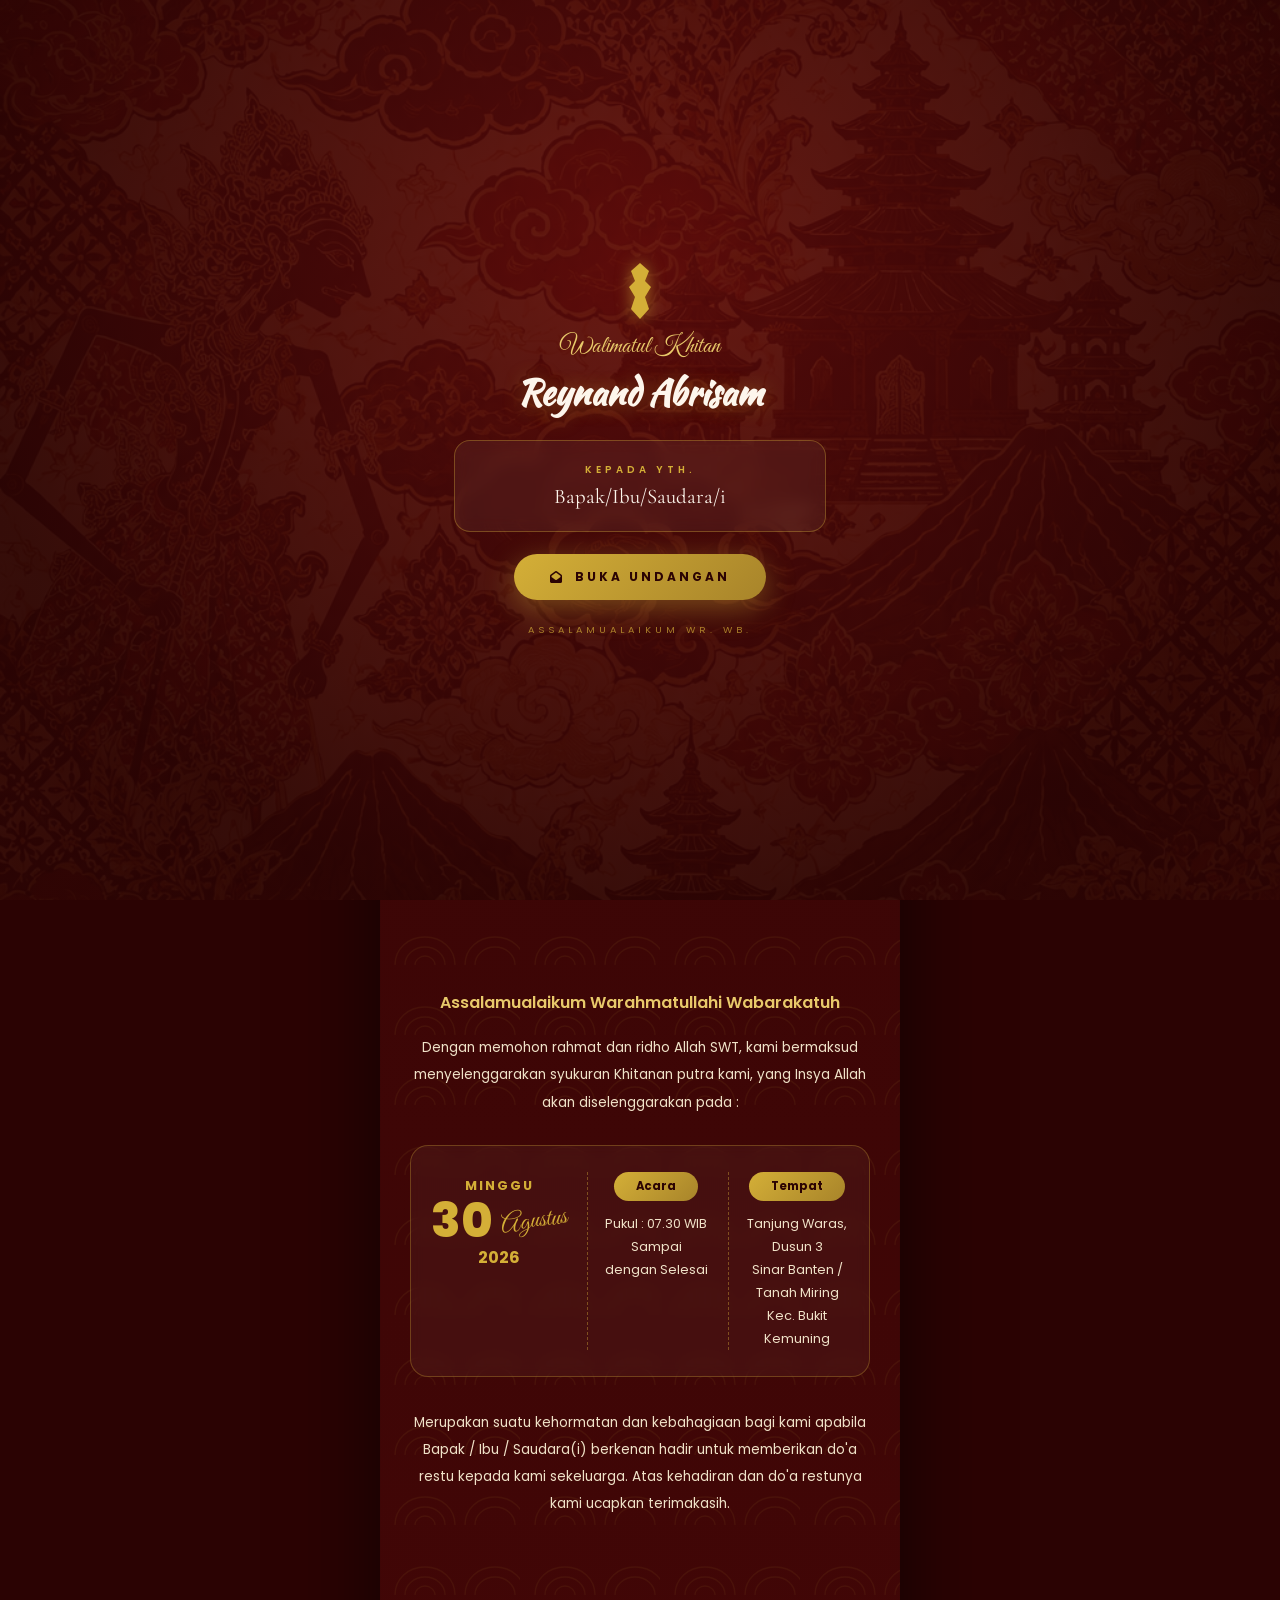
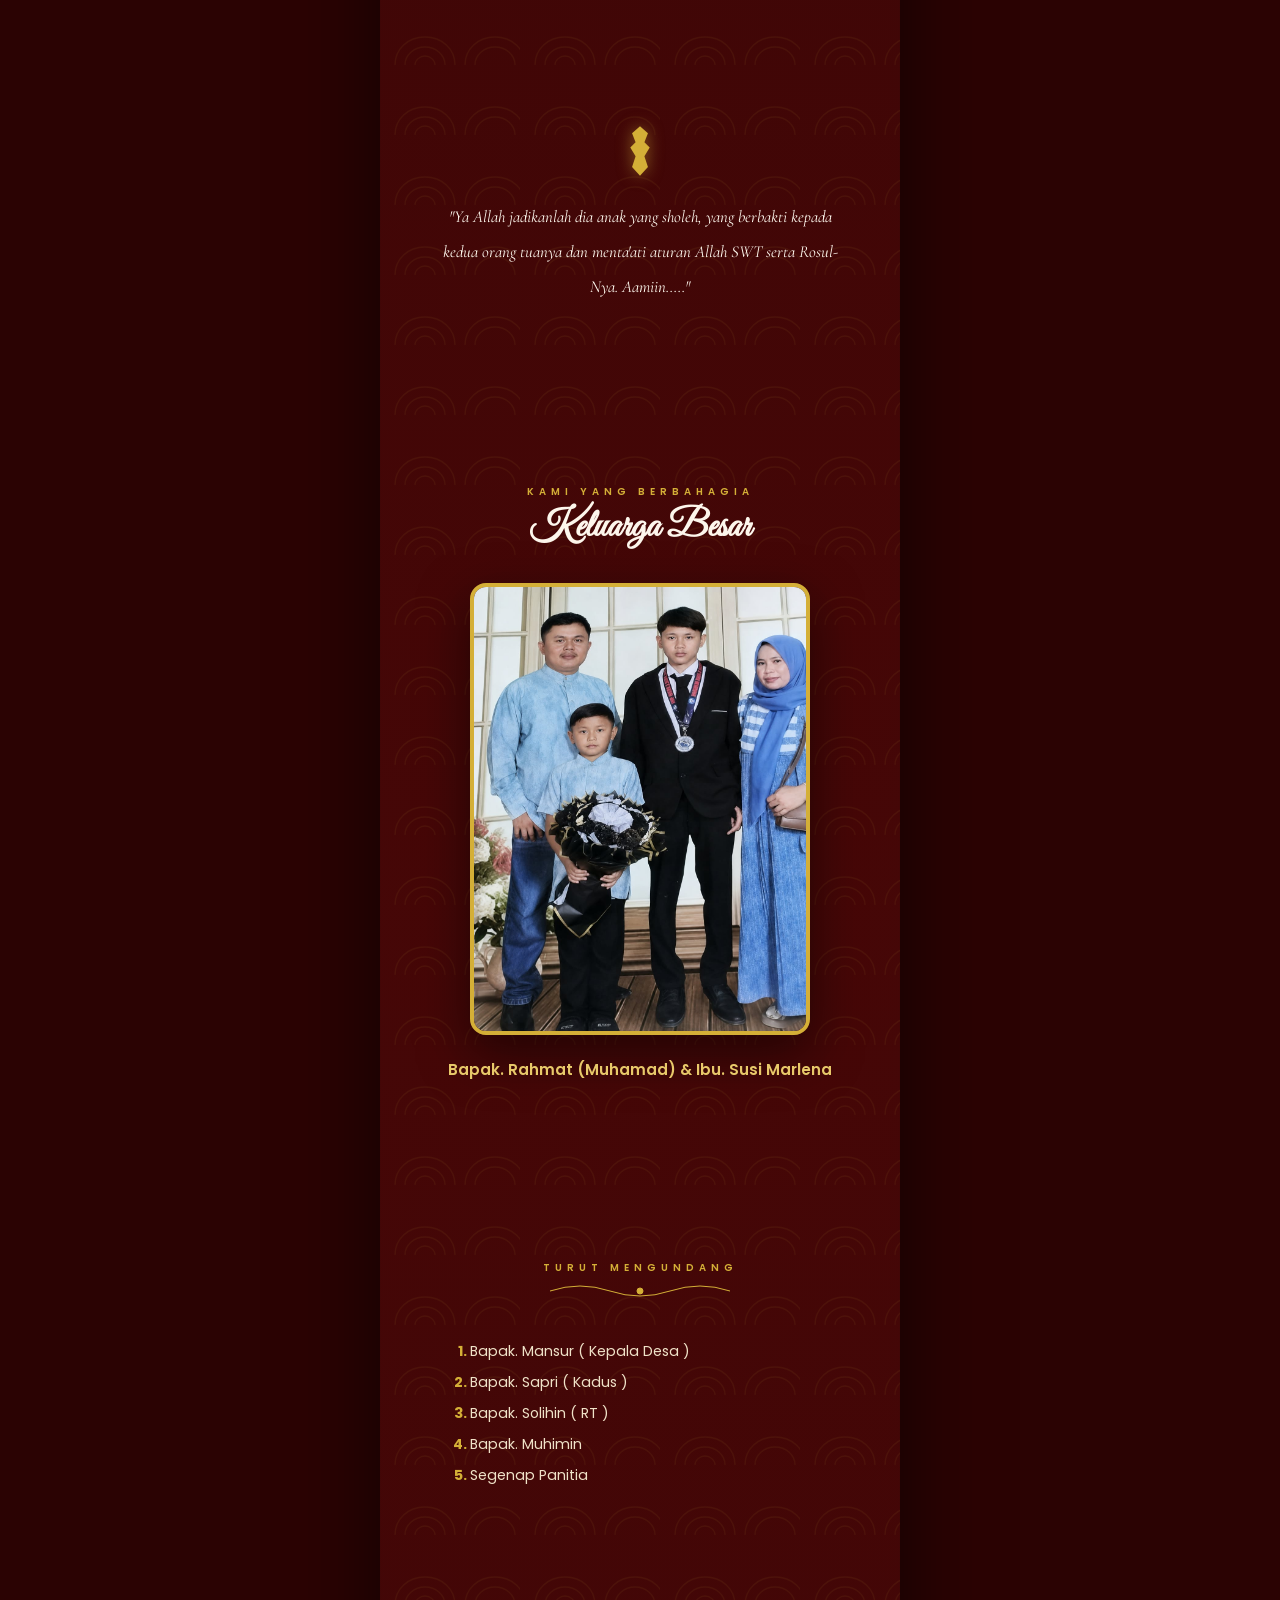
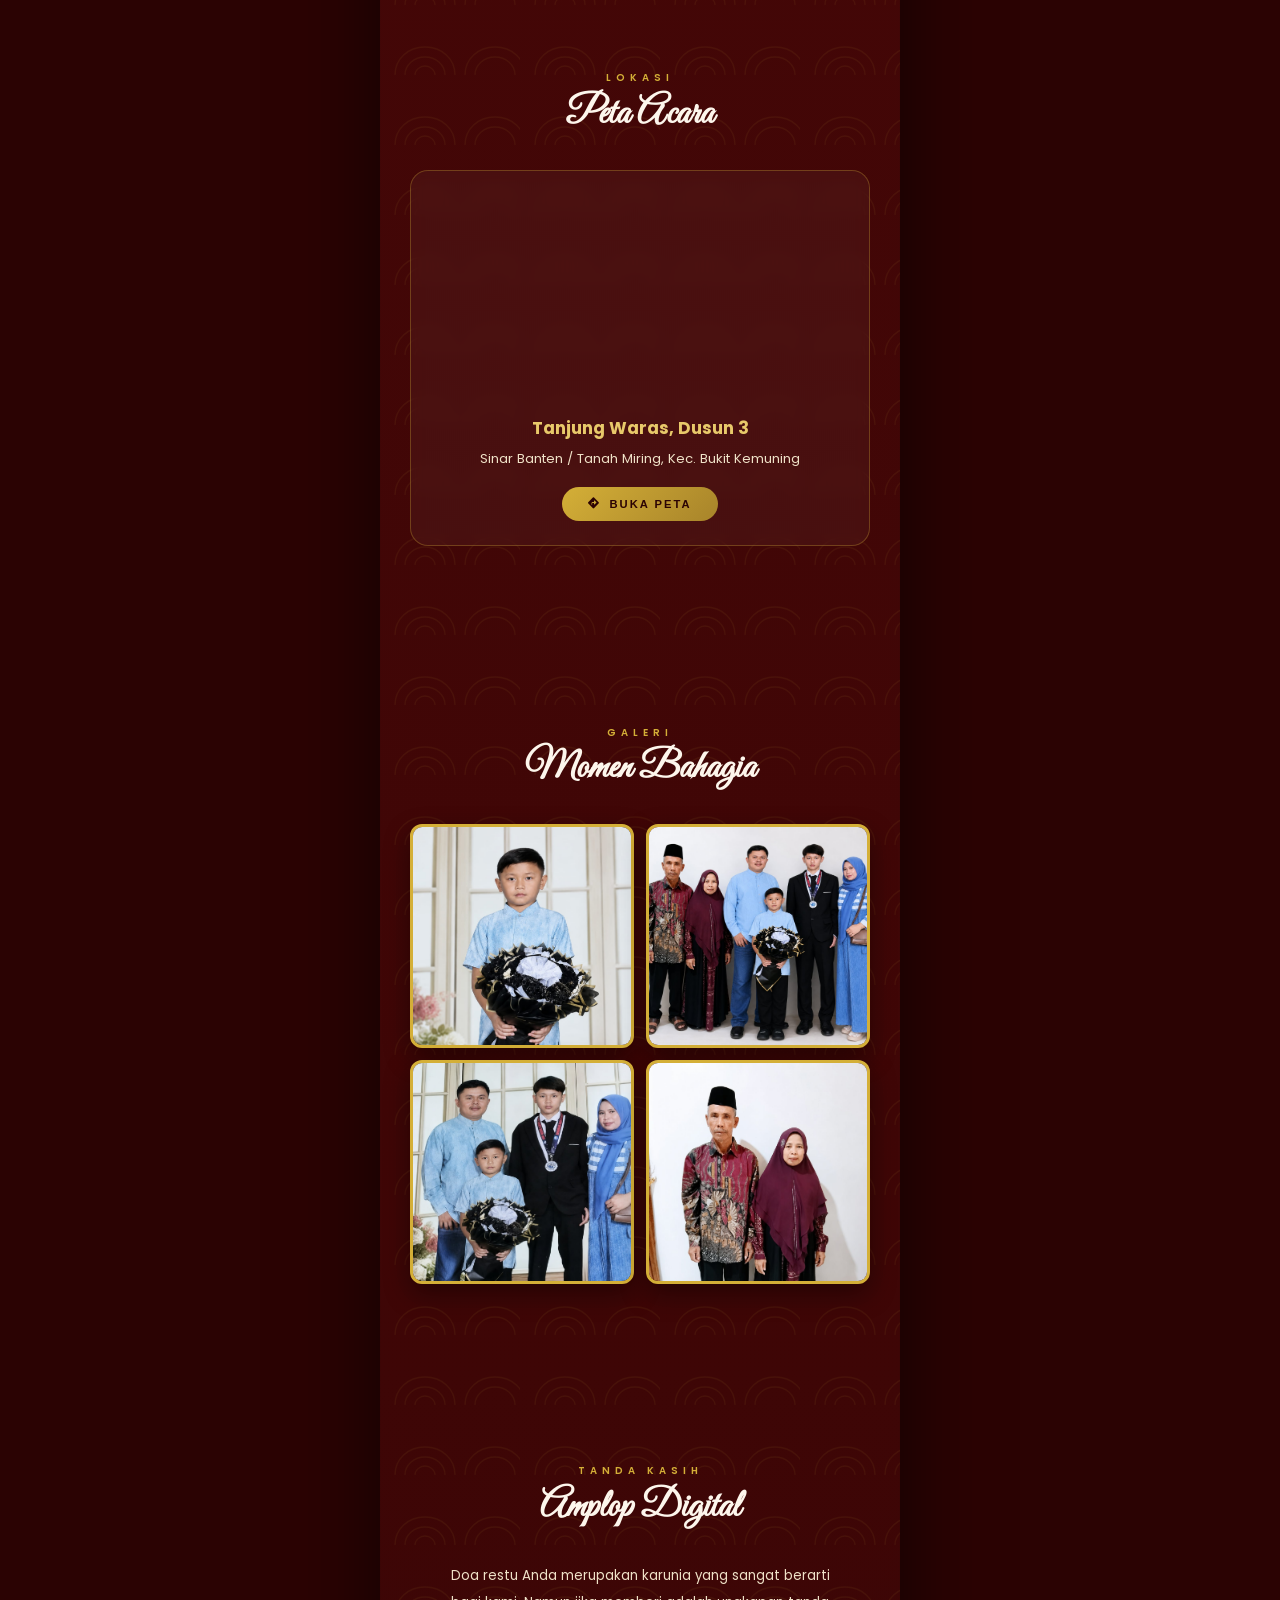
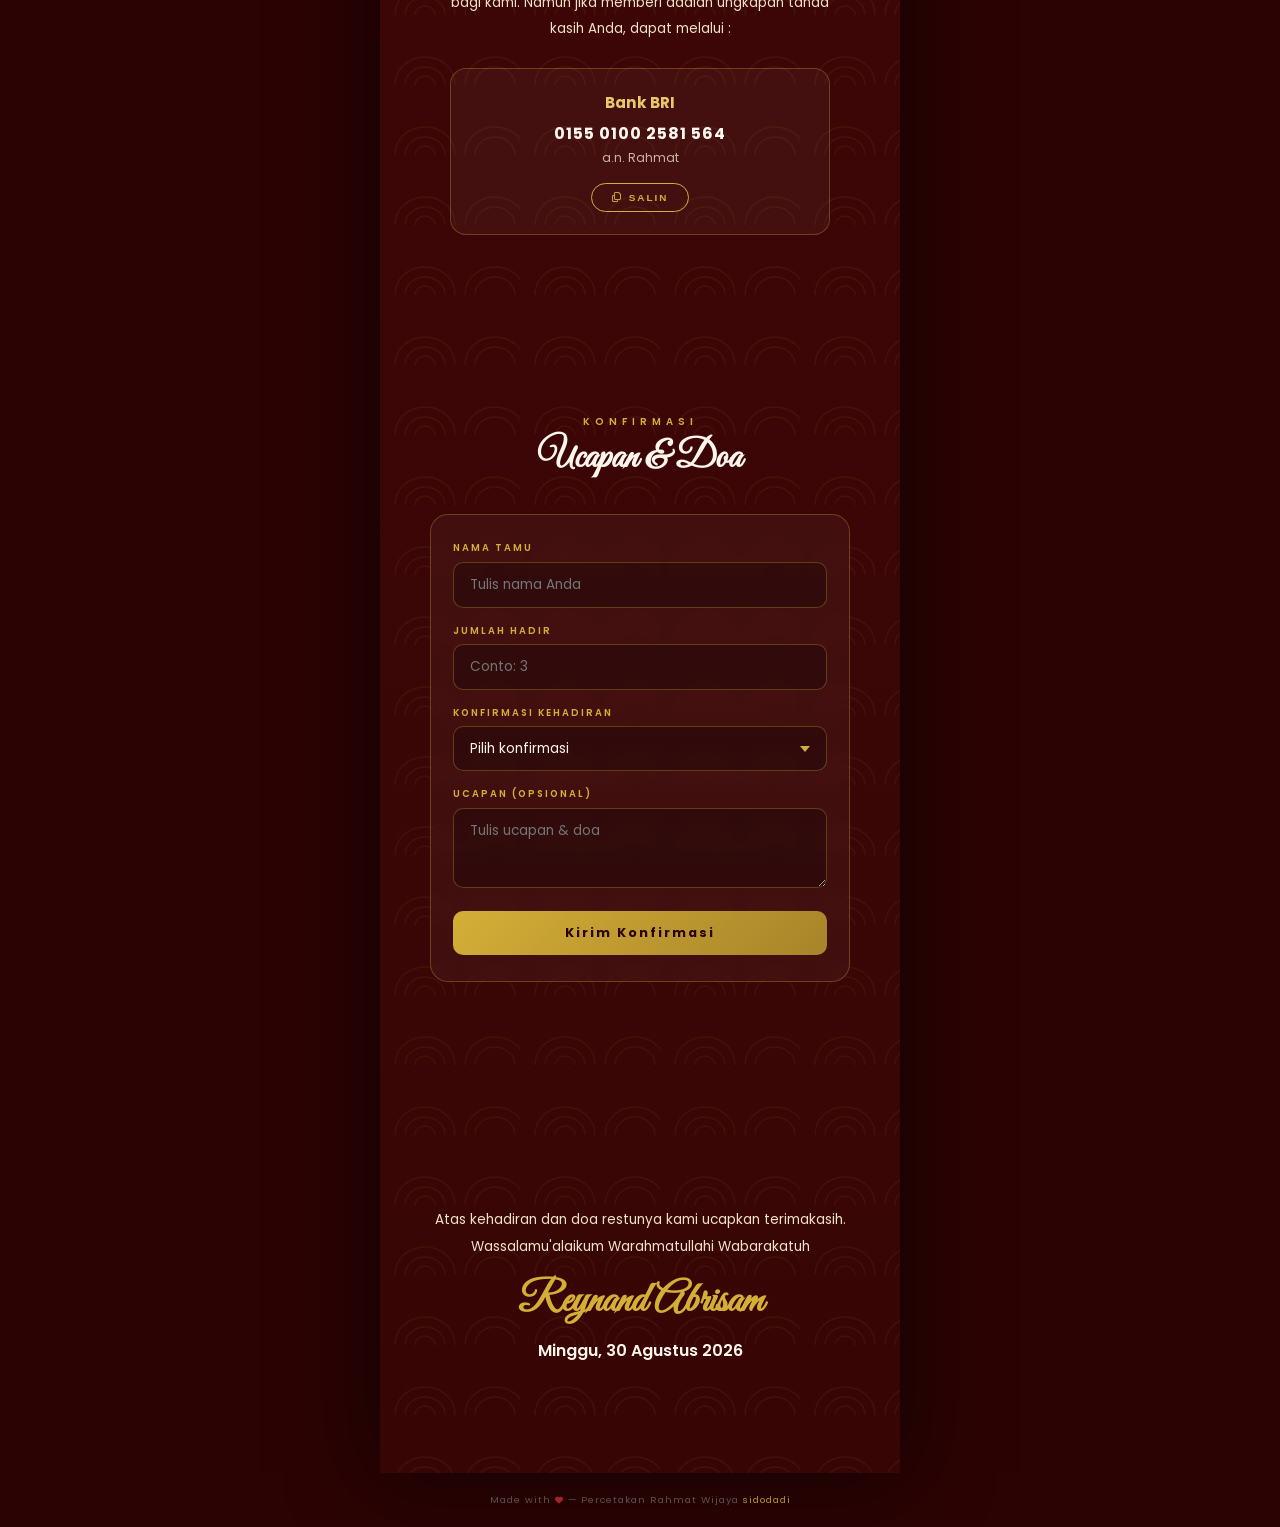
==== index.html @ ec87fd8a "undangan-khitanan" ====
<!DOCTYPE html>
<html lang="id">
<head>
<meta charset="UTF-8">
<meta name="viewport" content="width=device-width, initial-scale=1.0, maximum-scale=1.0, user-scalable=no">
<title>Walimatul Khitan — Reynand Abrisam</title>
<meta name="theme-color" content="#2b0303">
<link href="https://fonts.googleapis.com/css2?family=Poppins:wght@300;400;500;600;700&family=Kaushan+Script&family=Great+Vibes&family=Cormorant+Garamond:ital,wght@0,400;0,600;1,400&display=swap" rel="stylesheet">
<link rel="stylesheet" href="https://cdnjs.cloudflare.com/ajax/libs/font-awesome/6.5.0/css/all.min.css">
<link rel="stylesheet" href="style.css">
</head>
<body class="invite-body">

<canvas id="particles"></canvas>

<!-- ===== COVER ===== -->
<div class="opening" id="opening">
    <div class="open-content">
        <div class="open-kujang"><svg width="34" height="56" viewBox="0 0 34 56" fill="currentColor"><path d="M17 0 L26 8 L22 18 L28 24 L22 34 L26 46 L17 56 L8 46 L12 34 L6 24 L12 18 L8 8 Z M17 10 L21 16 L17 22 L13 16 Z"/></svg></div>
        <p class="open-jenis script">Walimatul Khitan</p>
        <h2 class="open-name">Reynand Abrisam</h2>
        <div class="open-card">
            <p class="label">Kepada Yth.</p>
            <p class="to" id="guestName">Bapak/Ibu/Saudara/i</p>
        </div>
        <button class="btn-enter" id="btnEnter"><i class="fas fa-envelope-open"></i> Buka Undangan</button>
        <p class="open-hint">Assalamualaikum Wr. Wb.</p>
    </div>
</div>

<audio id="music" loop><source src="audio(2).mp3" type="audio/mpeg"></audio>

<div class="fab" id="fab">
    <button class="fab-music" id="fabMusic" aria-label="Musik"><i class="fas fa-music"></i></button>
    <button class="fab-top" id="fabTop" aria-label="Ke atas"><i class="fas fa-arrow-up"></i></button>
</div>

<div class="lightbox" id="lightbox">
    <button class="lightbox-close" id="lbClose"><i class="fas fa-times"></i></button>
    <img src="" alt="Preview" id="lbImg">
</div>

<div class="invite-wrap">
<div class="mendung"></div>

<!-- ===== HERO ===== -->
<section class="hero">
    <p class="hero-salam">Assalamualaikum Warahmatullahi Wabarakatuh</p>
    <div class="hero-photo"><div class="hero-frame"><img src="f4.jpg" alt="Reynand Abrisam"></div></div>
    <p class="hero-jenis script">Walimatul Khitan</p>
    <h1 class="hero-name">Reynand Abrisam</h1>
    <p class="hero-anakke">Anak Kedua Dari</p>
    <p class="hero-parents">Bapak. Rahmat (Muhamad) &amp; Ibu. Susi Marlena</p>
    <p class="hero-date">Minggu, 30 Agustus 2026</p>
    <svg class="hero-flourish" width="200" height="24" viewBox="0 0 200 24" fill="none" stroke="currentColor" stroke-width="1"><path d="M10 12 Q 40 2, 70 12 T 130 12 T 190 12"/><circle cx="100" cy="12" r="3" fill="currentColor"/></svg>
    <div class="cd-row">
        <div class="cd-box"><span class="num" id="cD">00</span><span class="txt">Hari</span></div>
        <div class="cd-box"><span class="num" id="cH">00</span><span class="txt">Jam</span></div>
        <div class="cd-box"><span class="num" id="cM">00</span><span class="txt">Menit</span></div>
        <div class="cd-box"><span class="num" id="cS">00</span><span class="txt">Detik</span></div>
    </div>
    <div class="scroll-hint"><span>Scroll</span><i class="fas fa-chevron-down"></i></div>
</section>

<!-- ===== MUQADDIMAH ===== -->
<section class="muqaddimah">
    <div class="container">
        <p class="m-salam reveal">Assalamualaikum Warahmatullahi Wabarakatuh</p>
        <p class="m-text reveal reveal-d1">Dengan memohon rahmat dan ridho Allah SWT, kami bermaksud menyelenggarakan syukuran Khitanan putra kami, yang Insya Allah akan diselenggarakan pada :</p>
        <div class="info-row reveal reveal-d2">
            <div class="info-date">
                <span class="d-dayname">MINGGU</span>
                <div class="d-big"><span class="d-num">30</span><span class="d-month script">Agustus</span></div>
                <span class="d-year">2026</span>
            </div>
            <div class="info-box">
                <span class="pill">Acara</span>
                <p>Pukul : 07.30 WIB<br>Sampai dengan Selesai</p>
            </div>
            <div class="info-box">
                <span class="pill">Tempat</span>
                <p>Tanjung Waras, Dusun 3<br>Sinar Banten / Tanah Miring<br>Kec. Bukit Kemuning</p>
            </div>
        </div>
        <p class="m-text reveal reveal-d3">Merupakan suatu kehormatan dan kebahagiaan bagi kami apabila Bapak / Ibu / Saudara(i) berkenan hadir untuk memberikan do'a restu kepada kami sekeluarga. Atas kehadiran dan do'a restunya kami ucapkan terimakasih.</p>
    </div>
</section>

<!-- ===== DOA ===== -->
<section class="doa">
    <div class="container">
        <div class="doa-kujang reveal"><svg width="30" height="50" viewBox="0 0 34 56" fill="currentColor"><path d="M17 0 L26 8 L22 18 L28 24 L22 34 L26 46 L17 56 L8 46 L12 34 L6 24 L12 18 L8 8 Z M17 10 L21 16 L17 22 L13 16 Z"/></svg></div>
        <p class="doa-text reveal reveal-d1">"Ya Allah jadikanlah dia anak yang sholeh, yang berbakti kepada kedua orang tuanya dan menta'ati aturan Allah SWT serta Rosul-Nya. Aamiin....."</p>
    </div>
</section>

<!-- ===== KELUARGA ===== -->
<section class="keluarga">
    <div class="container">
        <p class="sec-label reveal">Kami Yang Berbahagia</p>
        <h2 class="sec-heading script reveal reveal-d1">Keluarga Besar</h2>
        <div class="fam-photo reveal reveal-d2"><div class="fam-frame"><img src="f2.jpeg" alt="Keluarga Besar"></div></div>
        <p class="fam-names reveal reveal-d3">Bapak. Rahmat (Muhamad) &amp; Ibu. Susi Marlena</p>
    </div>
</section>

<!-- ===== TURUT MENGUNDANG ===== -->
<section class="mengundang">
    <div class="container">
        <p class="sec-label reveal">Turut Mengundang</p>
        <svg class="tm-flourish reveal" width="200" height="24" viewBox="0 0 200 24" fill="none" stroke="currentColor" stroke-width="1"><path d="M10 12 Q 40 2, 70 12 T 130 12 T 190 12"/><circle cx="100" cy="12" r="3" fill="currentColor"/></svg>
        <ol class="tm-list reveal reveal-d1">
            <li>Bapak. Mansur ( Kepala Desa )</li>
            <li>Bapak. Sapri ( Kadus )</li>
            <li>Bapak. Solihin ( RT )</li>
            <li>Bapak. Muhimin</li>
            <li>Segenap Panitia</li>
        </ol>
    </div>
</section>

<!-- ===== LOKASI ===== -->
<section class="lokasi">
    <div class="container">
        <p class="sec-label reveal">Lokasi</p>
        <h2 class="sec-heading script reveal reveal-d1">Peta Acara</h2>
        <div class="loc-card reveal reveal-d2">
            <iframe class="loc-map" src="https://maps.google.com/maps?q=Tanjung+Waras,+Sinar+Banten,+Bukit+Kemuning&t=&z=12&ie=UTF8&iwloc=&output=embed" allowfullscreen loading="lazy"></iframe>
            <div class="loc-body">
                <h3>Tanjung Waras, Dusun 3</h3>
                <p>Sinar Banten / Tanah Miring, Kec. Bukit Kemuning</p>
                <button class="btn-gmap" id="btnMap"><i class="fas fa-directions"></i> Buka Peta</button>
            </div>
        </div>
    </div>
</section>

<!-- ===== GALERI ===== -->
<section class="gallery">
    <div class="container">
        <p class="sec-label reveal">Galeri</p>
        <h2 class="sec-heading script reveal reveal-d1">Momen Bahagia</h2>
        <div class="gal-grid reveal reveal-d2">
            <div class="g-item" data-src="f4.jpg"><img src="f4.jpg" alt="Foto 1"><div class="g-zoom"><i class="fas fa-expand"></i></div></div>
            <div class="g-item" data-src="f1.jpeg"><img src="f1.jpeg" alt="Foto 2"><div class="g-zoom"><i class="fas fa-expand"></i></div></div>
            <div class="g-item" data-src="f2.jpeg"><img src="f2.jpeg" alt="Foto 3"><div class="g-zoom"><i class="fas fa-expand"></i></div></div>
            <div class="g-item" data-src="f3.jpeg"><img src="f3.jpeg" alt="Foto 4"><div class="g-zoom"><i class="fas fa-expand"></i></div></div>
        </div>
    </div>
</section>

<!-- ===== GIFT ===== -->
<section class="gift">
    <div class="container">
        <p class="sec-label reveal">Tanda Kasih</p>
        <h2 class="sec-heading script reveal reveal-d1">Amplop Digital</h2>
        <p class="gift-intro reveal reveal-d2">Doa restu Anda merupakan karunia yang sangat berarti bagi kami. Namun jika memberi adalah ungkapan tanda kasih Anda, dapat melalui :</p>
        <div class="gift-cards reveal reveal-d2">
            <div class="gift-item">
                <h4>Bank BRI</h4>
                <p class="gift-number">0155 0100 2581 564</p>
                <p class="gift-holder">a.n. Rahmat</p>
                <button class="btn-copy" data-num="015501002581564"><i class="far fa-copy"></i> Salin</button>
            </div>
        </div>
    </div>
</section>

<!-- ===== RSVP + UCAPAN ===== -->
<section class="rsvp">
    <div class="container">
        <p class="sec-label reveal">Konfirmasi</p>
        <h2 class="sec-heading script reveal reveal-d1">Ucapan &amp; Doa</h2>
        <div class="kform-box reveal reveal-d2">
            <form id="kform">
                <div class="field"><label for="kName">Nama Tamu</label><input type="text" id="kName" placeholder="Tulis nama Anda" required></div>
                <div class="field"><label for="kJumlah">Jumlah Hadir</label><input type="number" id="kJumlah" placeholder="Conto: 3" min="1" required></div>
                <div class="field"><label for="kKonfirmasi">Konfirmasi Kehadiran</label>
                    <select id="kKonfirmasi" required>
                        <option value="">Pilih konfirmasi</option>
                        <option value="Hadir">Insya Allah Hadir</option>
                        <option value="Berhalangan">Berhalangan Hadir</option>
                        <option value="Masih Ragu">Masih Ragu</option>
                    </select>
                </div>
                <div class="field"><label for="kPesan">Ucapan (opsional)</label><textarea id="kPesan" placeholder="Tulis ucapan & doa"></textarea></div>
                <button type="submit" class="btn-submit">Kirim Konfirmasi</button>
            </form>
            <div class="kform-ok" id="kformOk"><i class="fas fa-check-circle" style="margin-right:6px"></i>Hatur nuhun, konfirmasi terkirim!</div>
        </div>
        <div class="wish-list" id="wishList" style="max-width:460px;margin:24px auto 0"></div>
    </div>
</section>

<!-- ===== CLOSING ===== -->
<section class="closing">
    <p class="cl-msg reveal">Atas kehadiran dan doa restunya kami ucapkan terimakasih.<br>Wassalamu'alaikum Warahmatullahi Wabarakatuh</p>
    <h2 class="cl-names script reveal reveal-d1">Reynand Abrisam</h2>
    <p class="cl-date reveal reveal-d2">Minggu, 30 Agustus 2026</p>
</section>

</div><!-- /invite-wrap -->

<footer><p>Made with <i class="fas fa-heart"></i> — Percetakan Rahmat Wijaya <a href="admin.html" style="color:var(--gold)">sidodadi</a></p></footer>

<script src="script.js"></script>
</body>
</html>
---- style.css ----
/* ============ TEMA: MERAH SUNDA (MAROON + EMAS) ============ */

/* ============================================================
   [1] 🔧 GANTI BACKGROUND: edit --bg-img di bawah ini
   ============================================================ */
:root{
    --bg-img: url('assets/b3.png');
    --bg-pos: center top;
    --maroon:#4a0808; --maroon-d:#2b0303; --maroon-l:#6b0f0f;
    --red:#a31621; --red-l:#c22a35;
    --gold:#d4af37; --gold-l:#e8c96a; --gold-d:#a8842a;
    --cream:#fdf6ec; --cream-d:#f0e2c8;
    --ink:#f5e9d7;
}

*,*::before,*::after{margin:0;padding:0;box-sizing:border-box}
html{scroll-behavior:smooth}
body{font-family:'Poppins',sans-serif;color:var(--ink);overflow-x:hidden;background:var(--maroon-d)}
img{display:block;max-width:100%}a{text-decoration:none;color:inherit}
input,textarea,select,button{-webkit-appearance:none;appearance:none}
.script{font-family:'Great Vibes',cursive}
.hidden{display:none!important}

.invite-wrap{max-width:520px;margin:0 auto;position:relative;z-index:2;box-shadow:0 0 80px rgba(0,0,0,.6);
    background:
        linear-gradient(180deg,rgba(58,6,6,.88),rgba(74,8,8,.88) 40%,rgba(58,6,6,.88)),
        var(--bg-img, none) var(--bg-pos, center top)/cover fixed,
        #3a0606}

.mendung{position:absolute;inset:0;pointer-events:none;z-index:0;opacity:.07;
    background-image:url("data:image/svg+xml,%3Csvg xmlns='http://www.w3.org/2000/svg' width='140' height='70' viewBox='0 0 140 70'%3E%3Cg fill='none' stroke='%23d4af37' stroke-width='1.3'%3E%3Cpath d='M15 55c0-16 13-28 30-28s30 12 30 28'/%3E%3Cpath d='M25 55c0-10 9-18 20-18s20 8 20 18'/%3E%3Cpath d='M35 55c0-5 5-9 10-9s10 4 10 9'/%3E%3Cpath d='M85 55c0-16 13-28 30-28s30 12 30 28'/%3E%3Cpath d='M95 55c0-10 9-18 20-18s20 8 20 18'/%3E%3C/g%3E%3C/svg%3E");
    background-size:140px 70px}

.opening{position:fixed;inset:0;z-index:9000;
    background:
        radial-gradient(ellipse at 50% 30%,rgba(92,10,10,.92),rgba(43,3,3,.96) 75%),
        var(--bg-img, none) var(--bg-pos, center top)/cover no-repeat,
        #2b0303;
    display:flex;align-items:center;justify-content:center;transition:opacity .8s,visibility .8s}
.opening.hide{opacity:0;visibility:hidden;pointer-events:none}
.open-content{position:relative;z-index:2;text-align:center;padding:24px;max-width:420px;width:100%}
.open-kujang{width:34px;height:56px;color:var(--gold);margin:0 auto .8rem;filter:drop-shadow(0 0 8px rgba(212,175,55,.6))}
.open-kujang svg{width:100%;height:100%}
.open-jenis{font-size:1.5rem;color:var(--gold-l)}
.open-name{font-family:'Kaushan Script',cursive;font-size:2.2rem;color:var(--cream);margin:.3rem 0 1.4rem;text-shadow:0 2px 20px rgba(212,175,55,.35)}
.open-card{background:rgba(255,255,255,.05);border:1px solid rgba(212,175,55,.35);border-radius:16px;padding:22px;backdrop-filter:blur(8px);margin-bottom:1.4rem}
.open-card .label{font-size:.62rem;letter-spacing:4px;text-transform:uppercase;color:var(--gold);font-weight:600;margin-bottom:.4rem}
.open-card .to{font-family:'Cormorant Garamond',serif;font-size:1.3rem;color:var(--cream)}
.btn-enter{display:inline-flex;align-items:center;gap:10px;padding:14px 36px;border:none;border-radius:50px;background:linear-gradient(135deg,var(--gold),var(--gold-d));color:var(--maroon-d);font-family:'Poppins',sans-serif;font-size:.75rem;font-weight:700;letter-spacing:3px;text-transform:uppercase;cursor:pointer;transition:.3s;box-shadow:0 8px 30px rgba(212,175,55,.4)}
.btn-enter:hover{transform:translateY(-2px);box-shadow:0 12px 36px rgba(212,175,55,.55)}
.open-hint{margin-top:1.4rem;font-size:.6rem;letter-spacing:4px;text-transform:uppercase;color:var(--gold);opacity:.7}

#particles{position:fixed;inset:0;z-index:1;pointer-events:none;opacity:0;transition:opacity 2s}
#particles.on{opacity:1}

.fab{position:fixed;bottom:24px;right:24px;z-index:5000;display:flex;flex-direction:column;gap:10px;opacity:0;transform:translateY(20px);transition:.6s}
.fab.show{opacity:1;transform:translateY(0)}
.fab button{width:46px;height:46px;border-radius:50%;border:none;cursor:pointer;display:flex;align-items:center;justify-content:center;transition:.3s;font-size:.9rem}
.fab-music{background:linear-gradient(135deg,var(--gold),var(--gold-d));color:var(--maroon-d);box-shadow:0 6px 20px rgba(212,175,55,.4)}
.fab-music.playing{animation:rotate 3s linear infinite}
@keyframes rotate{to{transform:rotate(360deg)}}
.fab-top{background:var(--red);color:#fff;box-shadow:0 6px 20px rgba(163,22,33,.4)}
.fab button:hover{transform:scale(1.1)}

.lightbox{position:fixed;inset:0;z-index:8000;background:rgba(20,2,2,.95);display:flex;align-items:center;justify-content:center;opacity:0;visibility:hidden;transition:.4s;cursor:pointer}
.lightbox.open{opacity:1;visibility:visible}
.lightbox img{max-width:90%;max-height:85vh;border-radius:12px;border:3px solid var(--gold)}
.lightbox-close{position:absolute;top:20px;right:20px;width:40px;height:40px;border-radius:50%;background:rgba(255,255,255,.12);border:none;color:#fff;cursor:pointer}

section{position:relative;z-index:2;overflow:hidden;padding:90px 24px}
.container{max-width:520px;margin:0 auto;position:relative;z-index:2}
.sec-label{font-size:.62rem;font-weight:600;letter-spacing:5px;text-transform:uppercase;color:var(--gold);text-align:center;margin-bottom:.3rem}
.sec-heading{font-size:2.4rem;color:var(--cream);text-align:center;margin-bottom:2rem}

.hero{min-height:100vh;display:flex;flex-direction:column;align-items:center;justify-content:center;text-align:center;padding:70px 20px 90px}
.hero-salam{font-size:.6rem;letter-spacing:2px;color:var(--gold-l);margin-bottom:1.6rem}
.hero-photo{display:flex;justify-content:center;margin-bottom:1.4rem}
.hero-frame{width:230px;height:280px;border-radius:140px;overflow:hidden;border:4px solid var(--gold);box-shadow:0 0 0 6px rgba(212,175,55,.15),0 18px 50px rgba(0,0,0,.5)}
.hero-frame img{width:100%;height:100%;object-fit:cover;object-position:center top}
.hero-jenis{font-size:1.8rem;color:var(--gold-l)}
.hero-name{font-family:'Kaushan Script',cursive;font-size:clamp(2.2rem,9vw,3.2rem);color:var(--cream);line-height:1.25;margin:.2rem 0 .6rem;text-shadow:0 2px 24px rgba(212,175,55,.4)}
.hero-anakke{font-weight:500;color:var(--cream-d);font-size:.88rem}
.hero-parents{font-weight:600;color:var(--gold-l);font-size:.88rem;margin-bottom:.8rem}
.hero-date{font-family:'Kaushan Script',cursive;font-size:1.4rem;color:var(--gold);margin-bottom:.6rem}
.hero-flourish{width:200px;margin:0 auto 1.6rem;color:var(--gold)}
.cd-row{display:flex;justify-content:center;gap:10px;flex-wrap:wrap}
.cd-box{background:rgba(255,255,255,.05);border:1px solid rgba(212,175,55,.4);border-radius:12px;padding:14px 10px;min-width:64px;box-shadow:0 6px 20px rgba(0,0,0,.3)}
.cd-box .num{font-size:1.6rem;font-weight:700;color:var(--gold-l);display:block;line-height:1}
.cd-box .txt{font-size:.55rem;letter-spacing:2px;text-transform:uppercase;color:var(--cream-d);margin-top:5px;display:block}
.scroll-hint{position:absolute;bottom:26px;left:50%;transform:translateX(-50%);display:flex;flex-direction:column;align-items:center;gap:5px;z-index:3}
.scroll-hint span{font-size:.55rem;letter-spacing:3px;color:var(--gold);text-transform:uppercase}
.scroll-hint i{color:var(--gold);animation:bounce 2s infinite}
@keyframes bounce{0%,100%{transform:translateY(0)}50%{transform:translateY(7px)}}

.m-salam{text-align:center;font-weight:600;color:var(--gold-l);margin-bottom:1.2rem}
.m-text{text-align:center;font-size:.85rem;line-height:2;color:var(--cream-d);margin-bottom:1.8rem}
.info-row{display:grid;grid-template-columns:1fr;gap:20px;max-width:460px;margin:0 auto 2rem;background:rgba(255,255,255,.04);border:1px solid rgba(212,175,55,.3);border-radius:18px;padding:26px 20px;backdrop-filter:blur(6px)}
@media(min-width:480px){.info-row{grid-template-columns:auto 1fr 1fr}.info-box{border-left:1px dashed rgba(212,175,55,.4);padding-left:16px}}
.info-date{text-align:center;color:var(--gold)}
.d-dayname{font-weight:700;letter-spacing:2px;font-size:.8rem}
.d-big{display:flex;align-items:center;justify-content:center;gap:8px}
.d-num{font-size:3rem;font-weight:800;line-height:1}
.d-month{font-size:1.6rem;transform:rotate(-8deg)}
.d-year{font-weight:700;font-size:1rem}
.info-box{text-align:center}
.pill{display:inline-block;background:linear-gradient(135deg,var(--gold),var(--gold-d));color:var(--maroon-d);font-size:.72rem;font-weight:700;padding:6px 22px;border-radius:50px;margin-bottom:.7rem}
.info-box p{font-size:.8rem;line-height:1.8;color:var(--cream-d)}

.doa{text-align:center}
.doa-kujang{width:30px;height:50px;color:var(--gold);margin:0 auto 1.4rem;filter:drop-shadow(0 0 8px rgba(212,175,55,.5))}
.doa-kujang svg{width:100%;height:100%}
.doa-text{font-family:'Cormorant Garamond',serif;font-style:italic;font-size:1.05rem;line-height:2.1;color:var(--cream);max-width:420px;margin:0 auto}

.keluarga{text-align:center}
.fam-photo{display:flex;justify-content:center;margin-bottom:1.4rem}
.fam-frame{width:100%;max-width:340px;border-radius:16px;overflow:hidden;border:4px solid var(--gold);box-shadow:0 18px 50px rgba(0,0,0,.5)}
.fam-names{font-weight:600;color:var(--gold-l);font-size:.95rem}

.mengundang{text-align:center}
.tm-flourish{width:200px;margin:0 auto 1.6rem;color:var(--gold)}
.tm-list{max-width:340px;margin:0 auto;text-align:left;font-size:.88rem;line-height:2.2;color:var(--cream-d)}
.tm-list li::marker{color:var(--gold);font-weight:700}

.gal-grid{display:grid;grid-template-columns:1fr 1fr;gap:12px;max-width:460px;margin:0 auto}
.g-item{border-radius:12px;overflow:hidden;cursor:pointer;position:relative;aspect-ratio:1;box-shadow:0 10px 26px rgba(0,0,0,.4);border:3px solid var(--gold)}
.g-item img{width:100%;height:100%;object-fit:cover;object-position:center top;transition:transform .6s}
.g-item:hover img{transform:scale(1.06)}
.g-item .g-zoom{position:absolute;top:50%;left:50%;transform:translate(-50%,-50%);color:#fff;font-size:1.1rem;opacity:0;transition:.4s}
.g-item:hover .g-zoom{opacity:1}

.loc-card{max-width:460px;margin:0 auto;background:rgba(255,255,255,.04);border:1px solid rgba(212,175,55,.3);border-radius:18px;overflow:hidden;backdrop-filter:blur(6px)}
.loc-map{width:100%;height:220px;border:none;display:block}
.loc-body{padding:24px;text-align:center}
.loc-body h3{color:var(--gold-l);font-size:1.05rem;margin-bottom:.4rem}
.loc-body p{font-size:.82rem;line-height:1.8;color:var(--cream-d);margin-bottom:1rem}
.btn-gmap{display:inline-flex;align-items:center;gap:8px;padding:11px 26px;background:linear-gradient(135deg,var(--gold),var(--gold-d));color:var(--maroon-d);border:none;border-radius:50px;font-size:.7rem;font-weight:700;letter-spacing:2px;text-transform:uppercase;cursor:pointer;transition:.3s}
.btn-gmap:hover{transform:translateY(-2px)}

.gift-intro{text-align:center;font-size:.83rem;line-height:2;max-width:400px;margin:0 auto 1.6rem;color:var(--cream-d)}
.gift-cards{display:grid;gap:14px;max-width:380px;margin:0 auto}
.gift-item{background:rgba(255,255,255,.04);border:1px solid rgba(212,175,55,.3);border-radius:16px;padding:22px;text-align:center}
.gift-item h4{color:var(--gold-l);font-size:.95rem;margin-bottom:.4rem}
.gift-number{font-weight:700;color:var(--cream);letter-spacing:1px;margin-bottom:.2rem;user-select:all}
.gift-holder{font-size:.75rem;color:var(--cream-d);opacity:.8;margin-bottom:1rem}
.btn-copy{display:inline-flex;align-items:center;gap:6px;padding:8px 20px;border:1px solid var(--gold);border-radius:50px;background:transparent;color:var(--gold);font-size:.62rem;font-weight:600;letter-spacing:2px;text-transform:uppercase;cursor:pointer;transition:.3s}
.btn-copy:hover,.btn-copy.copied{background:var(--gold);color:var(--maroon-d)}

.kform-box{max-width:420px;margin:0 auto;background:rgba(255,255,255,.04);border:1px solid rgba(212,175,55,.3);border-radius:18px;padding:26px 22px;backdrop-filter:blur(6px)}
.field{margin-bottom:1rem}
.field label{display:block;font-size:.6rem;letter-spacing:2px;text-transform:uppercase;color:var(--gold);font-weight:600;margin-bottom:.4rem}
.field input,.field select,.field textarea{width:100%;padding:12px 16px;border:1px solid rgba(212,175,55,.3);border-radius:10px;background:rgba(0,0,0,.25);color:var(--cream);font-family:'Poppins',sans-serif;font-size:.85rem;outline:none;transition:.3s}
.field select{background-image:url("data:image/svg+xml,%3Csvg xmlns='http://www.w3.org/2000/svg' width='10' height='6'%3E%3Cpath d='M0 0l5 6 5-6z' fill='%23d4af37'/%3E%3C/svg%3E");background-repeat:no-repeat;background-position:right 16px center;padding-right:40px}
.field select option{background:var(--maroon);color:var(--cream)}
.field input:focus,.field select:focus,.field textarea:focus{border-color:var(--gold);box-shadow:0 0 0 3px rgba(212,175,55,.15)}
.field textarea{resize:vertical;min-height:80px}
.btn-submit{width:100%;padding:13px;background:linear-gradient(135deg,var(--gold),var(--gold-d));color:var(--maroon-d);border:none;border-radius:10px;font-family:'Poppins',sans-serif;font-size:.8rem;font-weight:700;letter-spacing:2px;cursor:pointer;transition:.3s}
.btn-submit:hover{transform:translateY(-2px)}
.kform-ok{margin-top:1rem;padding:12px;border-radius:10px;text-align:center;font-size:.8rem;display:none;background:rgba(212,175,55,.15);color:var(--gold-l);border:1px solid rgba(212,175,55,.4)}
.kform-ok.show{display:block;animation:fadeUp .5s}
@keyframes fadeUp{from{opacity:0;transform:translateY(10px)}to{opacity:1;transform:translateY(0)}}
.wish-list{display:grid;gap:12px}
.wish-card{background:rgba(253,246,236,.95);padding:14px 16px;border-radius:10px;border-left:4px solid var(--gold);color:#33302b;text-align:left}
.wish-card .wish-name{font-weight:700;color:var(--maroon);margin-bottom:4px}
.wish-card .wish-msg{font-style:italic;color:#555;margin-bottom:6px}
.wish-card .wish-time{font-size:.72rem;color:#999}
.empty-state{text-align:center;padding:20px;color:var(--cream-d);font-style:italic}

.closing{text-align:center;padding:110px 24px}
.cl-msg{font-size:.85rem;line-height:2;color:var(--cream-d);margin-bottom:1rem}
.cl-names{font-size:2.6rem;color:var(--gold)}
.cl-date{font-weight:600;color:var(--cream);margin-top:.6rem}

footer{padding:20px;text-align:center;background:var(--maroon-d)}
footer p{font-size:.6rem;color:rgba(255,255,255,.35);letter-spacing:1px}
footer i{color:var(--red-l);font-size:.5rem}

.reveal{opacity:0;transform:translateY(30px);transition:opacity .9s,transform .9s}
.reveal.visible{opacity:1;transform:translateY(0)}
.reveal-d1{transition-delay:.1s}.reveal-d2{transition-delay:.2s}.reveal-d3{transition-delay:.3s}

@media(max-width:480px){
    .hero-name{font-size:2.2rem}
    .hero-frame{width:190px;height:240px}
    .cd-box{min-width:58px;padding:12px 8px}
    .cd-box .num{font-size:1.4rem}
}
@media(prefers-reduced-motion:reduce){*,*::before,*::after{animation-duration:.01ms!important;transition-duration:.01ms!important}#particles{display:none}}

/* ============ ADMIN ============ */
body.admin-body{background:#f6f1e7;padding:20px;color:#333}
.admin-container{max-width:1100px;margin:0 auto}
.admin-header{display:flex;justify-content:space-between;align-items:center;flex-wrap:wrap;gap:15px;margin-bottom:28px}
.admin-header h1{color:var(--maroon);font-size:1.6rem;font-weight:700}
.admin-actions{display:flex;gap:10px;flex-wrap:wrap}
.admin-btn{padding:10px 20px;border:none;border-radius:8px;font-weight:600;cursor:pointer;font-size:.85rem;display:inline-flex;align-items:center;gap:6px}
.btn-export{background:#28a745;color:#fff}.btn-clear{background:#dc3545;color:#fff}
.btn-maroon{background:var(--maroon);color:var(--gold)}
.admin-stats{display:grid;grid-template-columns:repeat(auto-fit,minmax(170px,1fr));gap:16px;margin-bottom:28px}
.stat-card{background:#fff;padding:20px;border-radius:12px;text-align:center;border-top:4px solid var(--red);box-shadow:0 4px 14px rgba(0,0,0,.08)}
.stat-card h3{font-size:.7rem;text-transform:uppercase;color:#777;margin-bottom:8px}
.stat-card p{font-size:1.9rem;font-weight:800;color:var(--maroon)}
.admin-section{background:#fff;border-radius:12px;overflow:hidden;margin-bottom:28px;box-shadow:0 4px 14px rgba(0,0,0,.08)}
.admin-section h2{padding:16px 20px;background:var(--maroon);color:var(--gold);font-size:1.05rem}
.admin-table{width:100%;border-collapse:collapse}
.admin-table th,.admin-table td{padding:12px 14px;text-align:left;border-bottom:1px solid #eee;font-size:.85rem}
.admin-table th{background:#faf6ee;color:#555}
.badge{padding:4px 10px;border-radius:20px;font-size:.72rem;font-weight:600}
.badge-hadir{background:#d4edda;color:#155724}
.badge-tidak{background:#f8d7da;color:#721c24}
.badge-ragu{background:#fff3cd;color:#856404}
.admin-list{padding:20px;display:grid;gap:14px}
.del-btn{background:none;border:none;color:#dc3545;cursor:pointer}
.gen-body{padding:20px}
.gen-row{display:flex;gap:10px;flex-wrap:wrap}
.gen-row input{flex:1;min-width:200px;padding:11px 14px;border:1px solid #ddd;border-radius:8px;font-size:.85rem;outline:none}
.gen-out{margin-top:12px;display:flex;gap:8px;flex-wrap:wrap;align-items:center}
.gen-out code{flex:1;min-width:200px;background:#faf6ee;border:1px dashed var(--gold-d);border-radius:8px;padding:10px;font-size:.75rem;word-break:break-all}
.pin-gate{position:fixed;inset:0;z-index:9999;background:radial-gradient(ellipse at 50% 30%,#5c0a0a,#2b0303 75%);display:flex;align-items:center;justify-content:center;padding:20px}
.pin-box{max-width:340px;width:100%;background:rgba(255,255,255,.05);border:1px solid rgba(212,175,55,.35);border-radius:16px;padding:30px;text-align:center;color:var(--cream)}
.pin-box h2{font-family:'Kaushan Script',cursive;color:var(--gold-l);margin-bottom:.4rem}
.pin-box small{opacity:.7}
.pin-box input{width:100%;padding:12px;border-radius:10px;border:1px solid rgba(212,175,55,.4);background:rgba(0,0,0,.3);color:var(--cream);text-align:center;letter-spacing:6px;margin:1.1rem 0;outline:none}
.pin-box button{width:100%;padding:12px;border:none;border-radius:50px;background:linear-gradient(135deg,var(--gold),var(--gold-d));color:var(--maroon-d);font-weight:700;cursor:pointer}
/* ########################################################
   🔧 PATCH: BACKGROUND FOTO + PERBAIKAN — TEMPEL PALING BAWAH
   ######################################################## */
:root{
    --maroon:#4a0808; --maroon-d:#2b0303; --maroon-l:#6b0f0f;
    --red:#a31621; --red-l:#c22a35;
    --gold:#d4af37; --gold-l:#e8c96a; --gold-d:#a8842a;
    --cream:#fdf6ec; --cream-d:#f0e2c8;
    --ink:#f5e9d7;
}
*,*::before,*::after{margin:0;padding:0;box-sizing:border-box}
body{font-family:'Poppins',sans-serif;color:#f5e9d7;overflow-x:hidden;background:#2b0303}
.script{font-family:'Great Vibes',cursive}
.hidden{display:none!important}

/* ISI UNDANGAN + BACKGROUND FOTO */
.invite-wrap{max-width:520px;margin:0 auto;position:relative;z-index:2;box-shadow:0 0 80px rgba(0,0,0,.6);
    background:
        linear-gradient(180deg,rgba(58,6,6,.86),rgba(74,8,8,.86) 40%,rgba(58,6,6,.86)),
        url('b3.png') center top/cover fixed,
        url('assets/b3.png') center top/cover fixed #3a0606}

/* COVER PEMBUKA + BACKGROUND FOTO */
.opening{background:
        radial-gradient(ellipse at 50% 30%,rgba(92,10,10,.9),rgba(43,3,3,.94) 75%),
        url('b3.png') center top/cover no-repeat,
        url('assets/b3.png') center top/cover no-repeat #2b0303}

/* HERO tersusun ke bawah */
.hero{display:flex;flex-direction:column;align-items:center;justify-content:center;text-align:center}
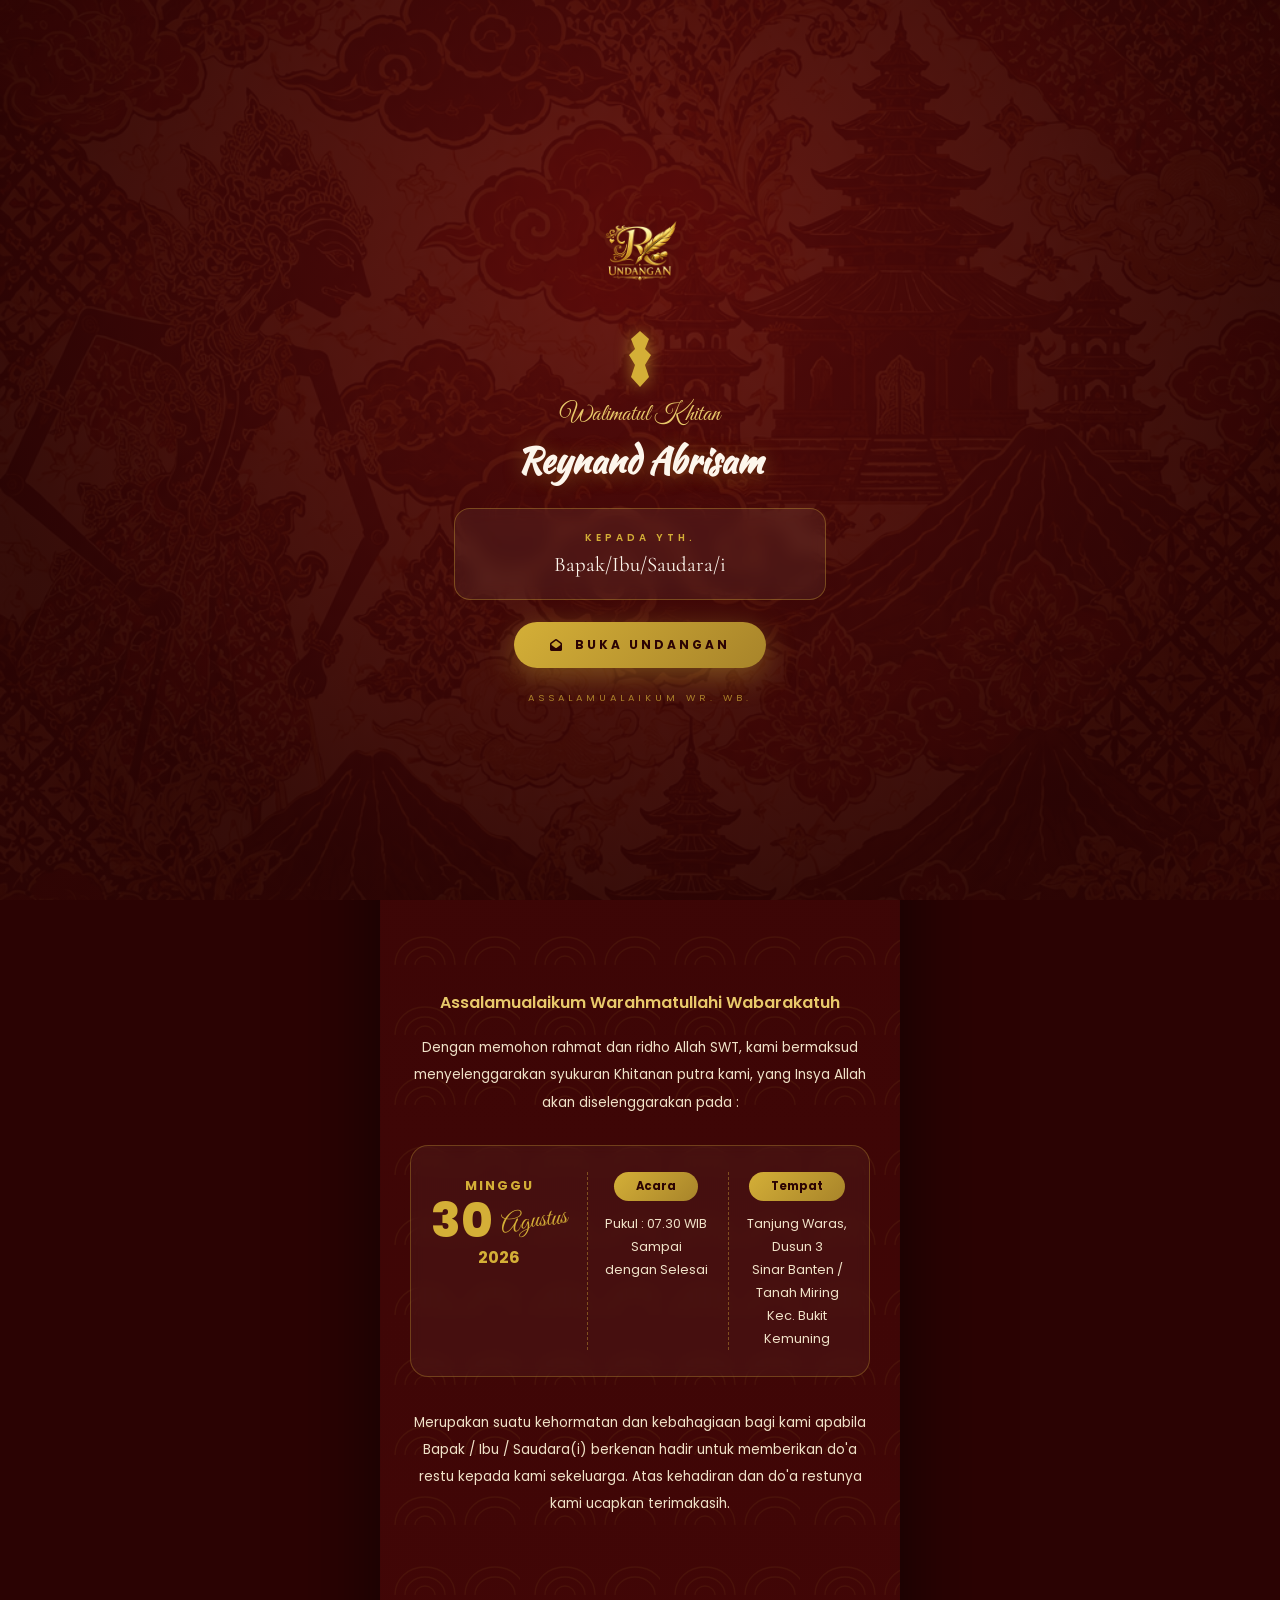
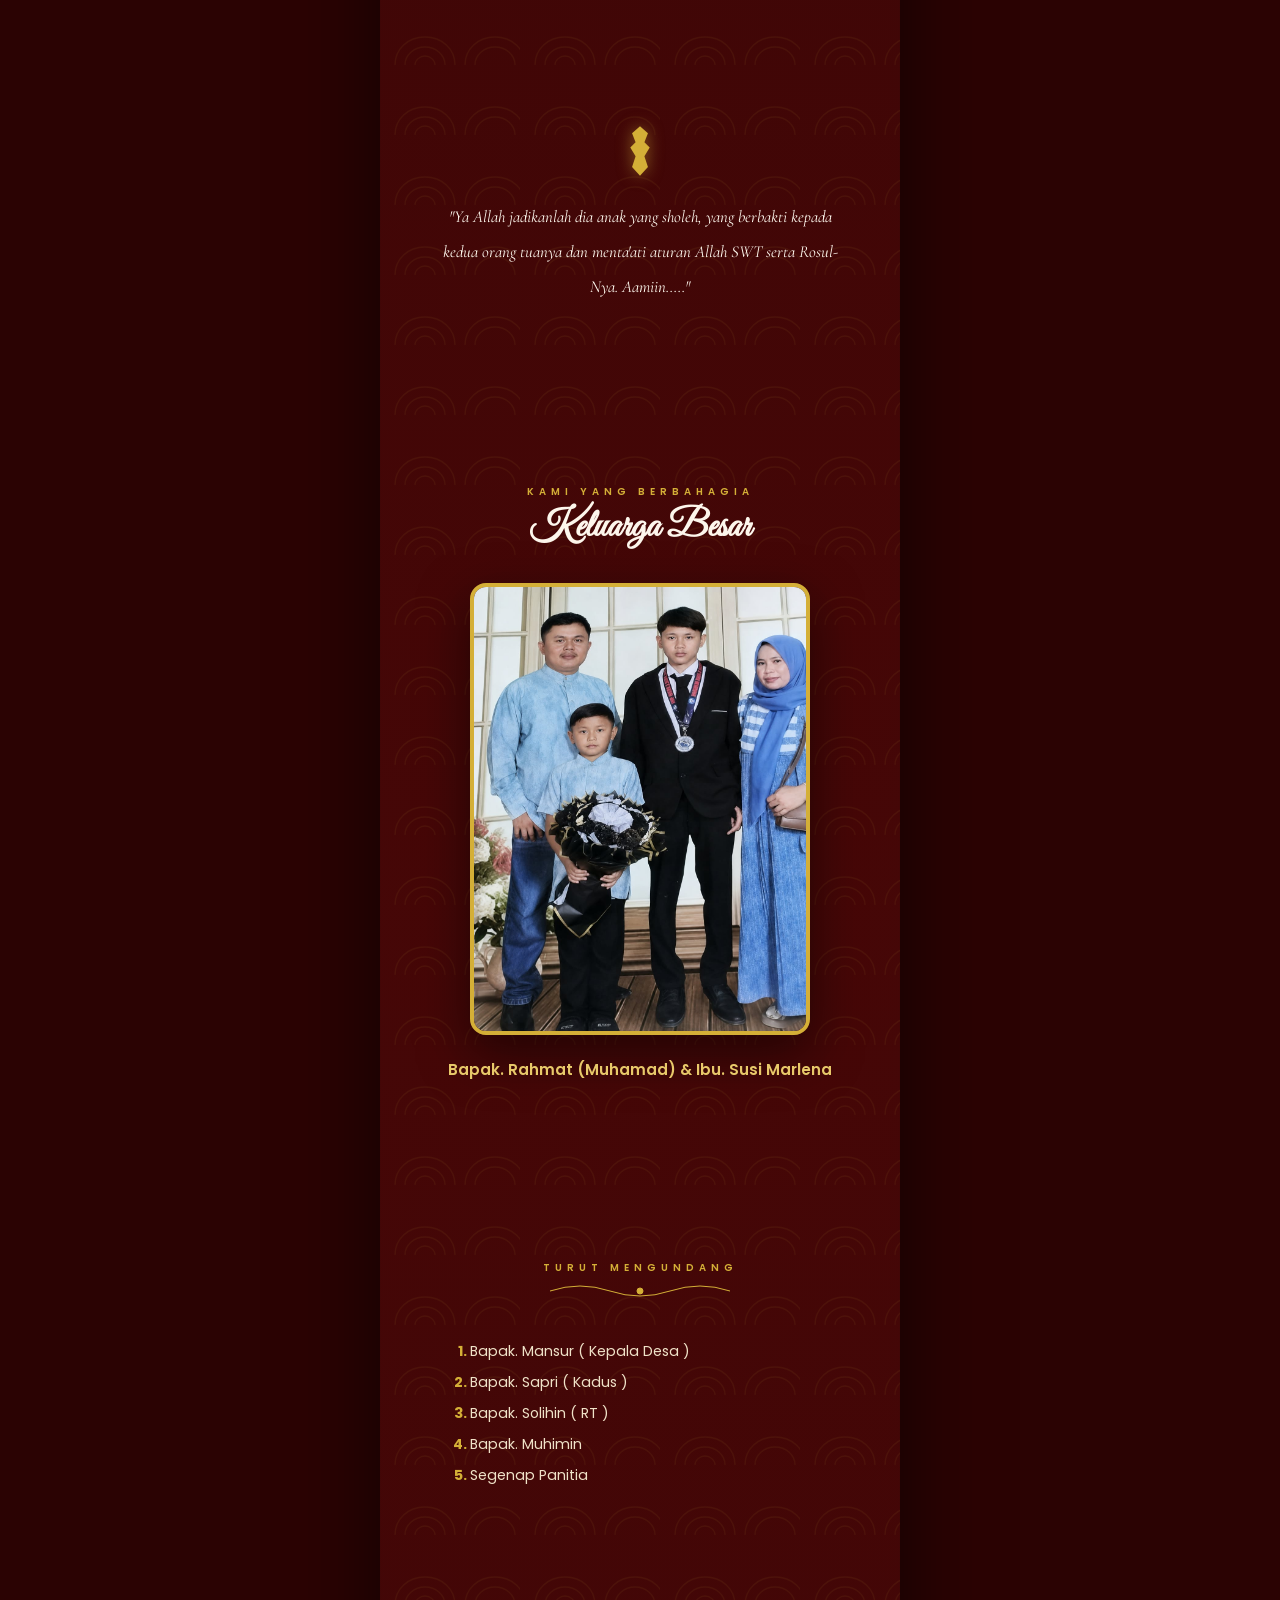
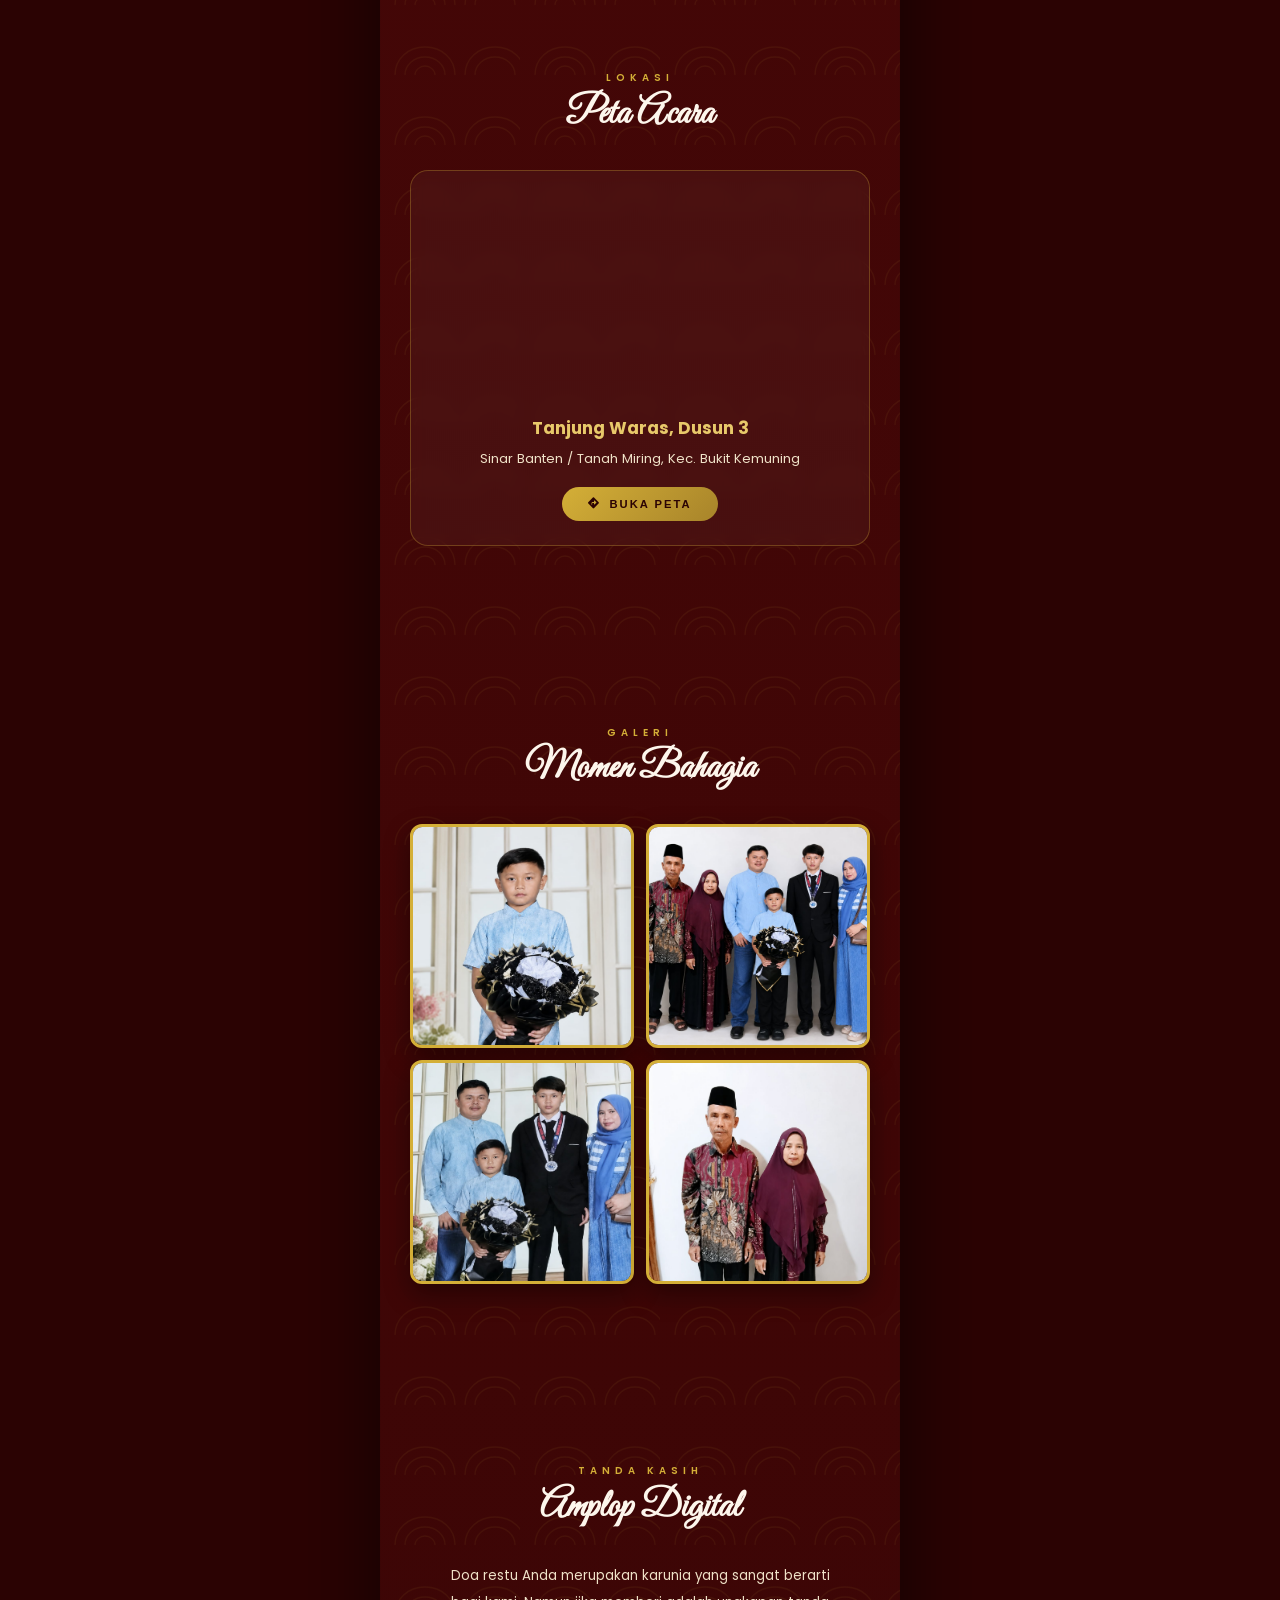
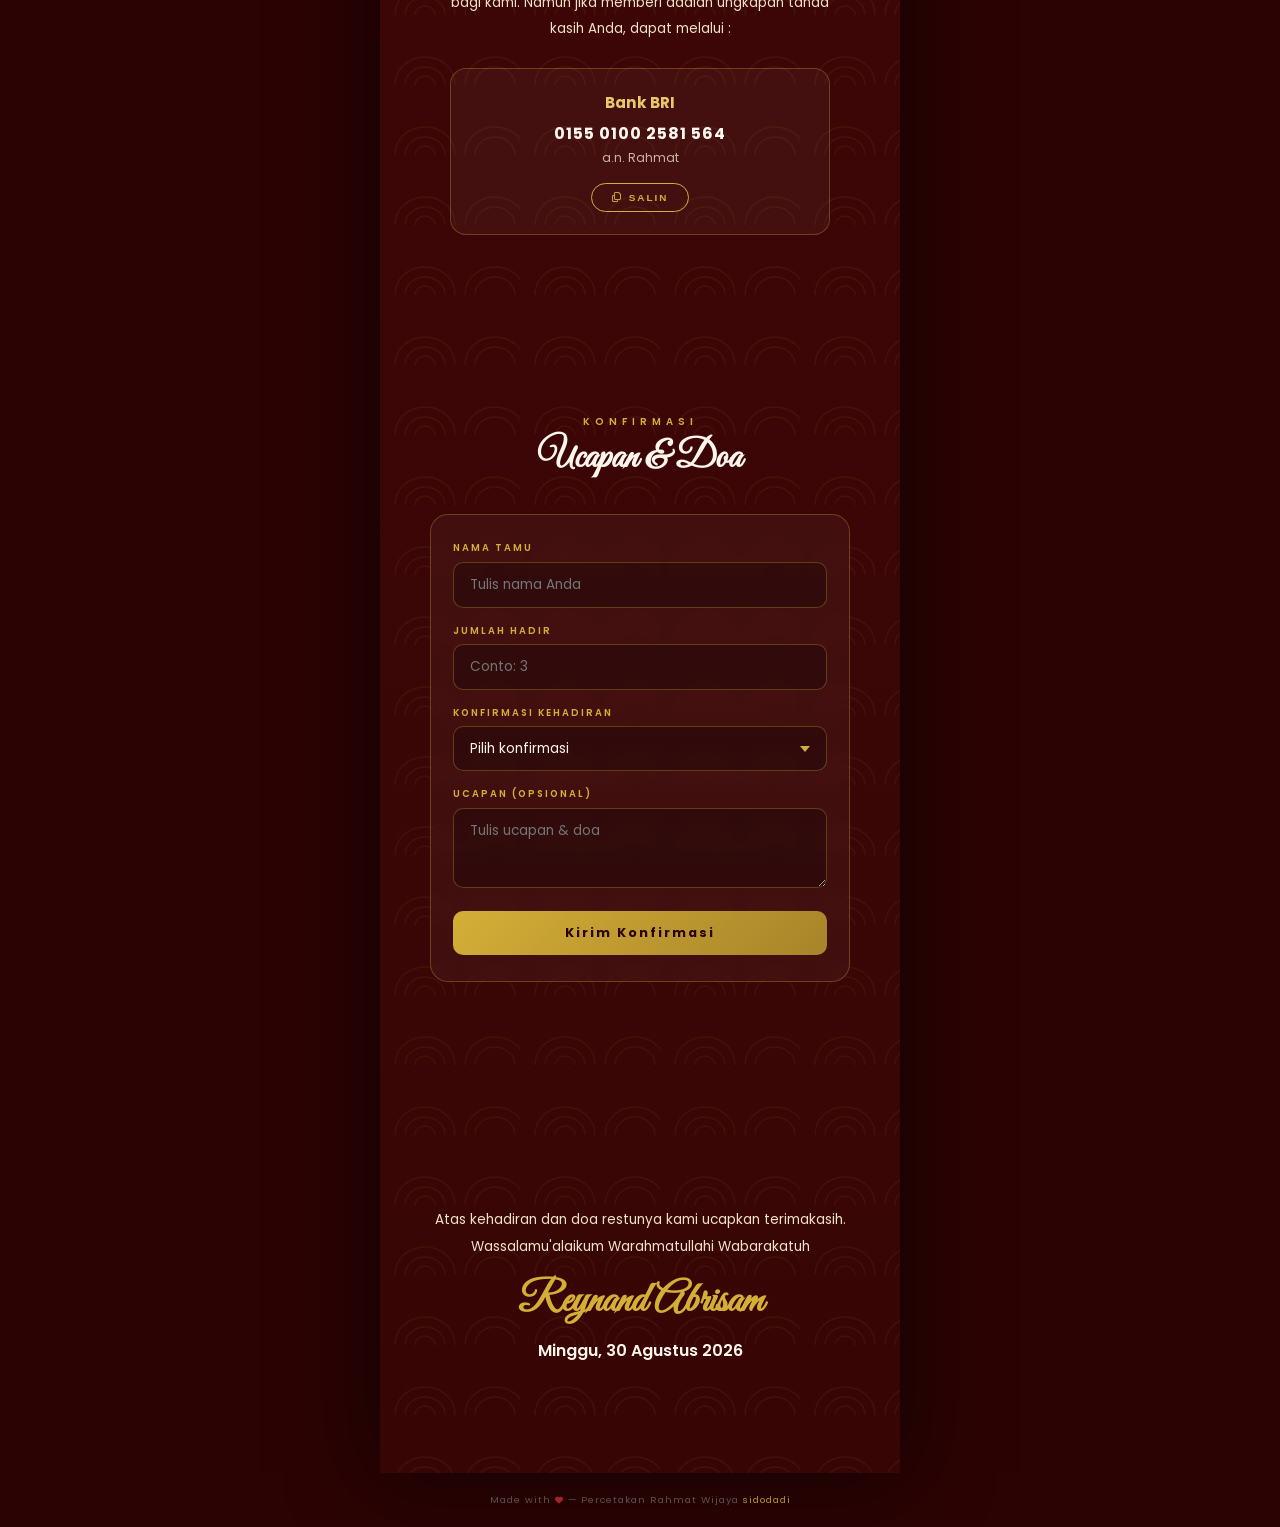
==== commit 519b07b9: "Add files via upload" ====
--- a/index.html
+++ b/index.html
@@ -16,6 +16,7 @@
 <!-- ===== COVER ===== -->
 <div class="opening" id="opening">
     <div class="open-content">
+        <img class="invite-logo" src="logo.png" alt="Logo undangan">
         <div class="open-kujang"><svg width="34" height="56" viewBox="0 0 34 56" fill="currentColor"><path d="M17 0 L26 8 L22 18 L28 24 L22 34 L26 46 L17 56 L8 46 L12 34 L6 24 L12 18 L8 8 Z M17 10 L21 16 L17 22 L13 16 Z"/></svg></div>
         <p class="open-jenis script">Walimatul Khitan</p>
         <h2 class="open-name">Reynand Abrisam</h2>
--- a/style.css
+++ b/style.css
@@ -39,6 +39,7 @@
     display:flex;align-items:center;justify-content:center;transition:opacity .8s,visibility .8s}
 .opening.hide{opacity:0;visibility:hidden;pointer-events:none}
 .open-content{position:relative;z-index:2;text-align:center;padding:24px;max-width:420px;width:100%}
+.invite-logo{width:min(180px,48vw);height:auto;max-height:120px;object-fit:contain;margin:0 auto 1rem;filter:drop-shadow(0 5px 18px rgba(0,0,0,.35))}
 .open-kujang{width:34px;height:56px;color:var(--gold);margin:0 auto .8rem;filter:drop-shadow(0 0 8px rgba(212,175,55,.6))}
 .open-kujang svg{width:100%;height:100%}
 .open-jenis{font-size:1.5rem;color:var(--gold-l)}
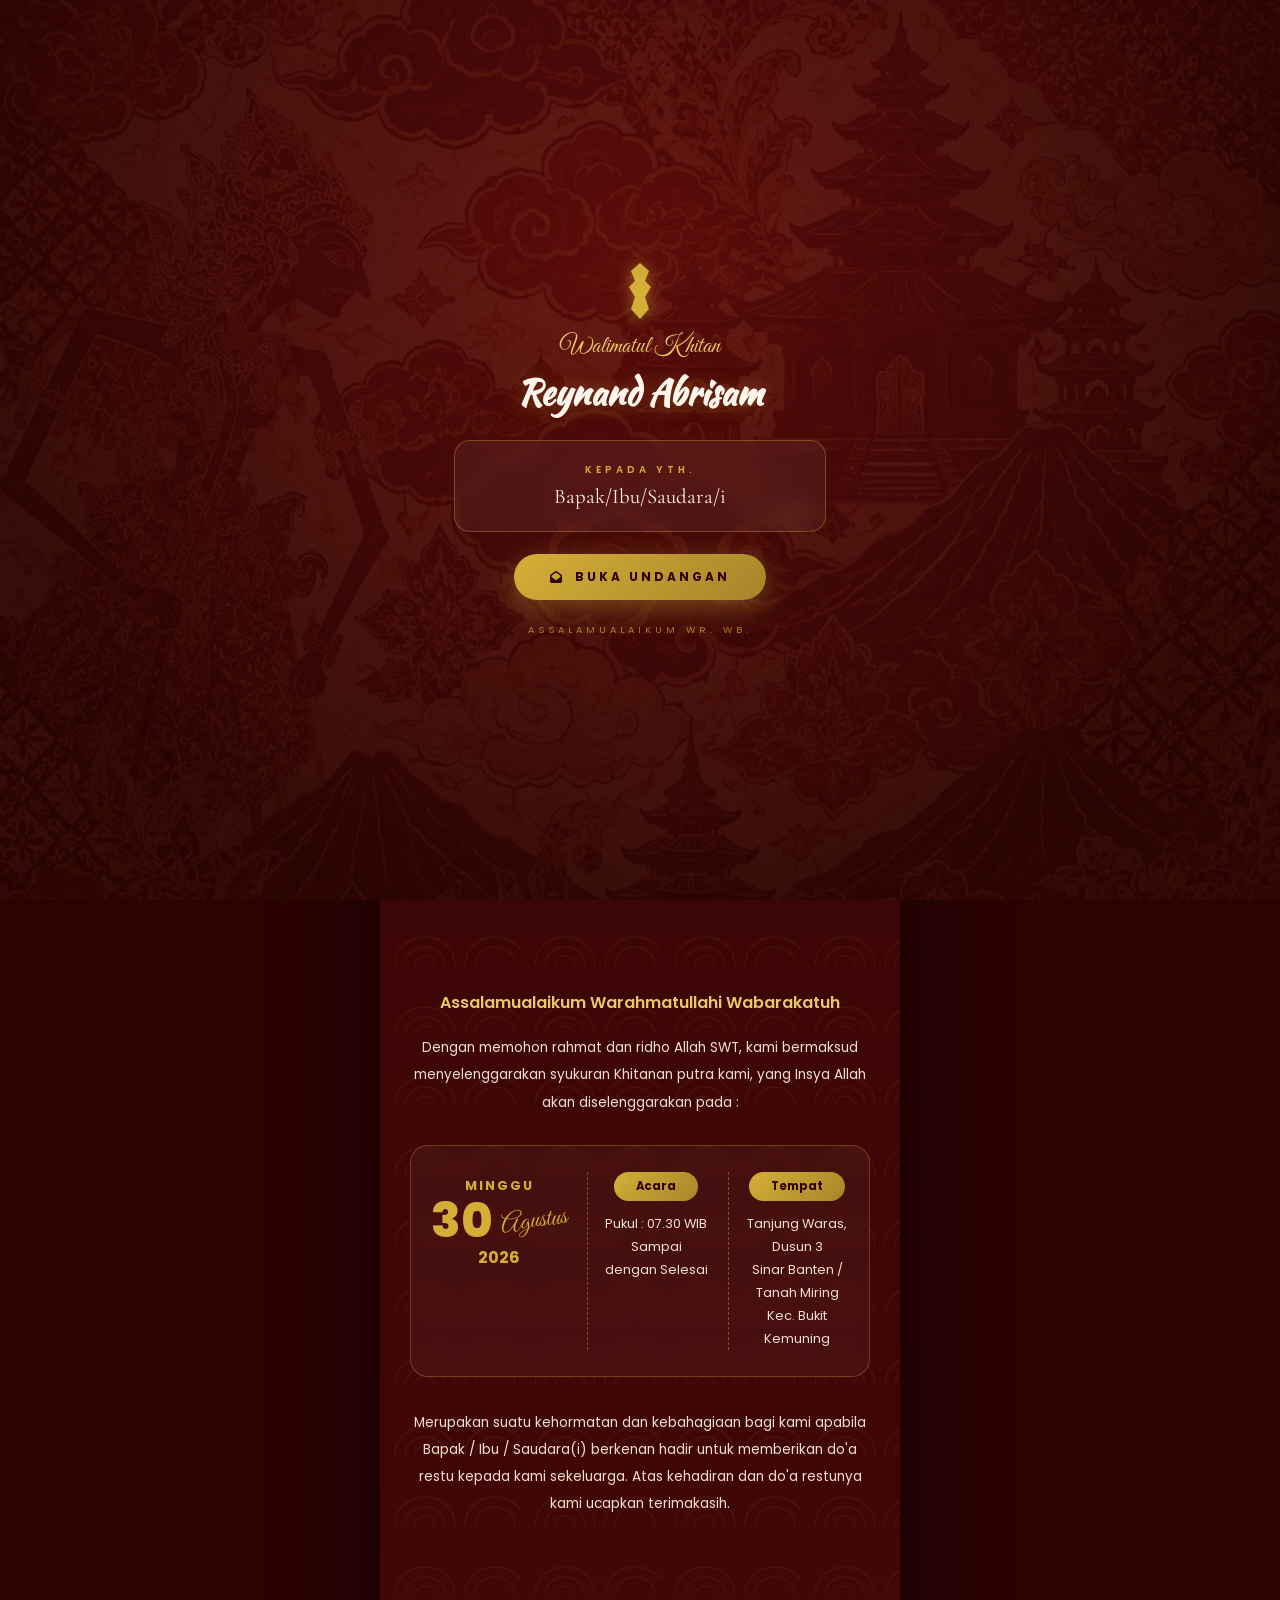
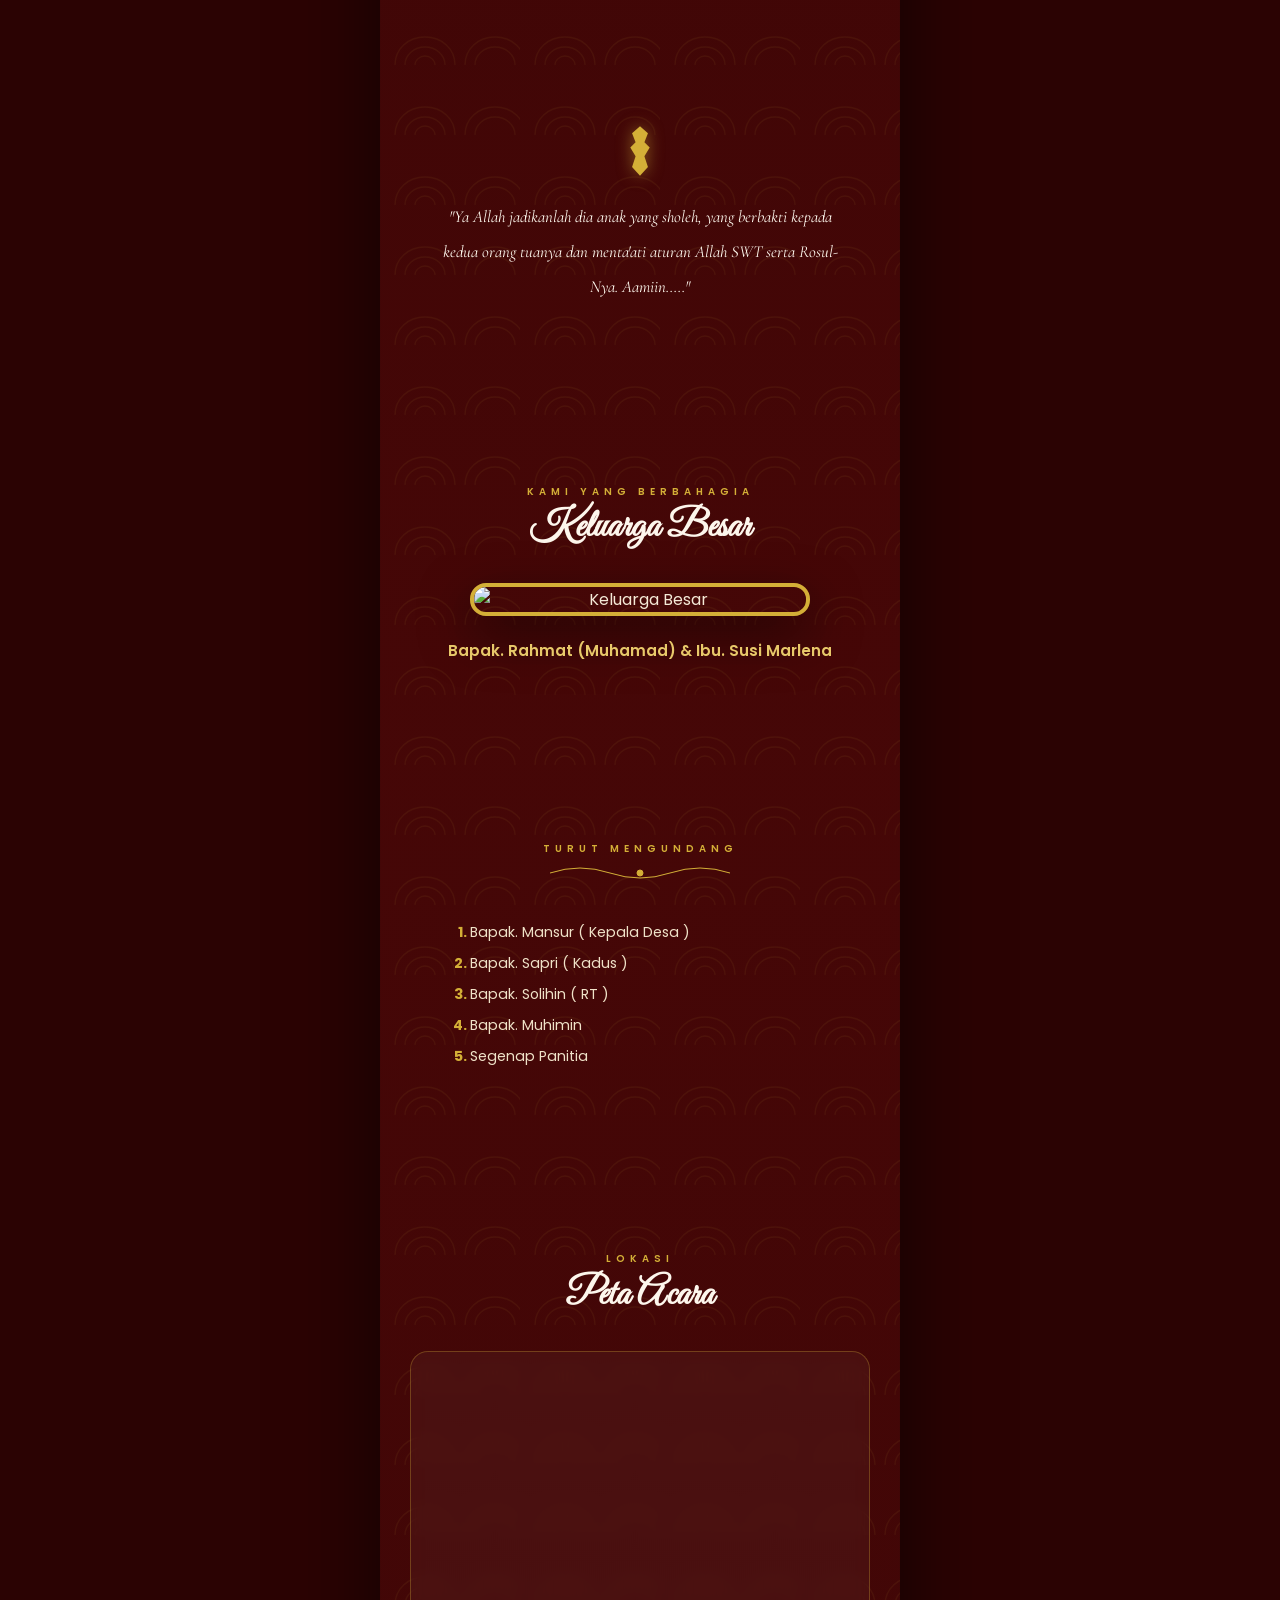
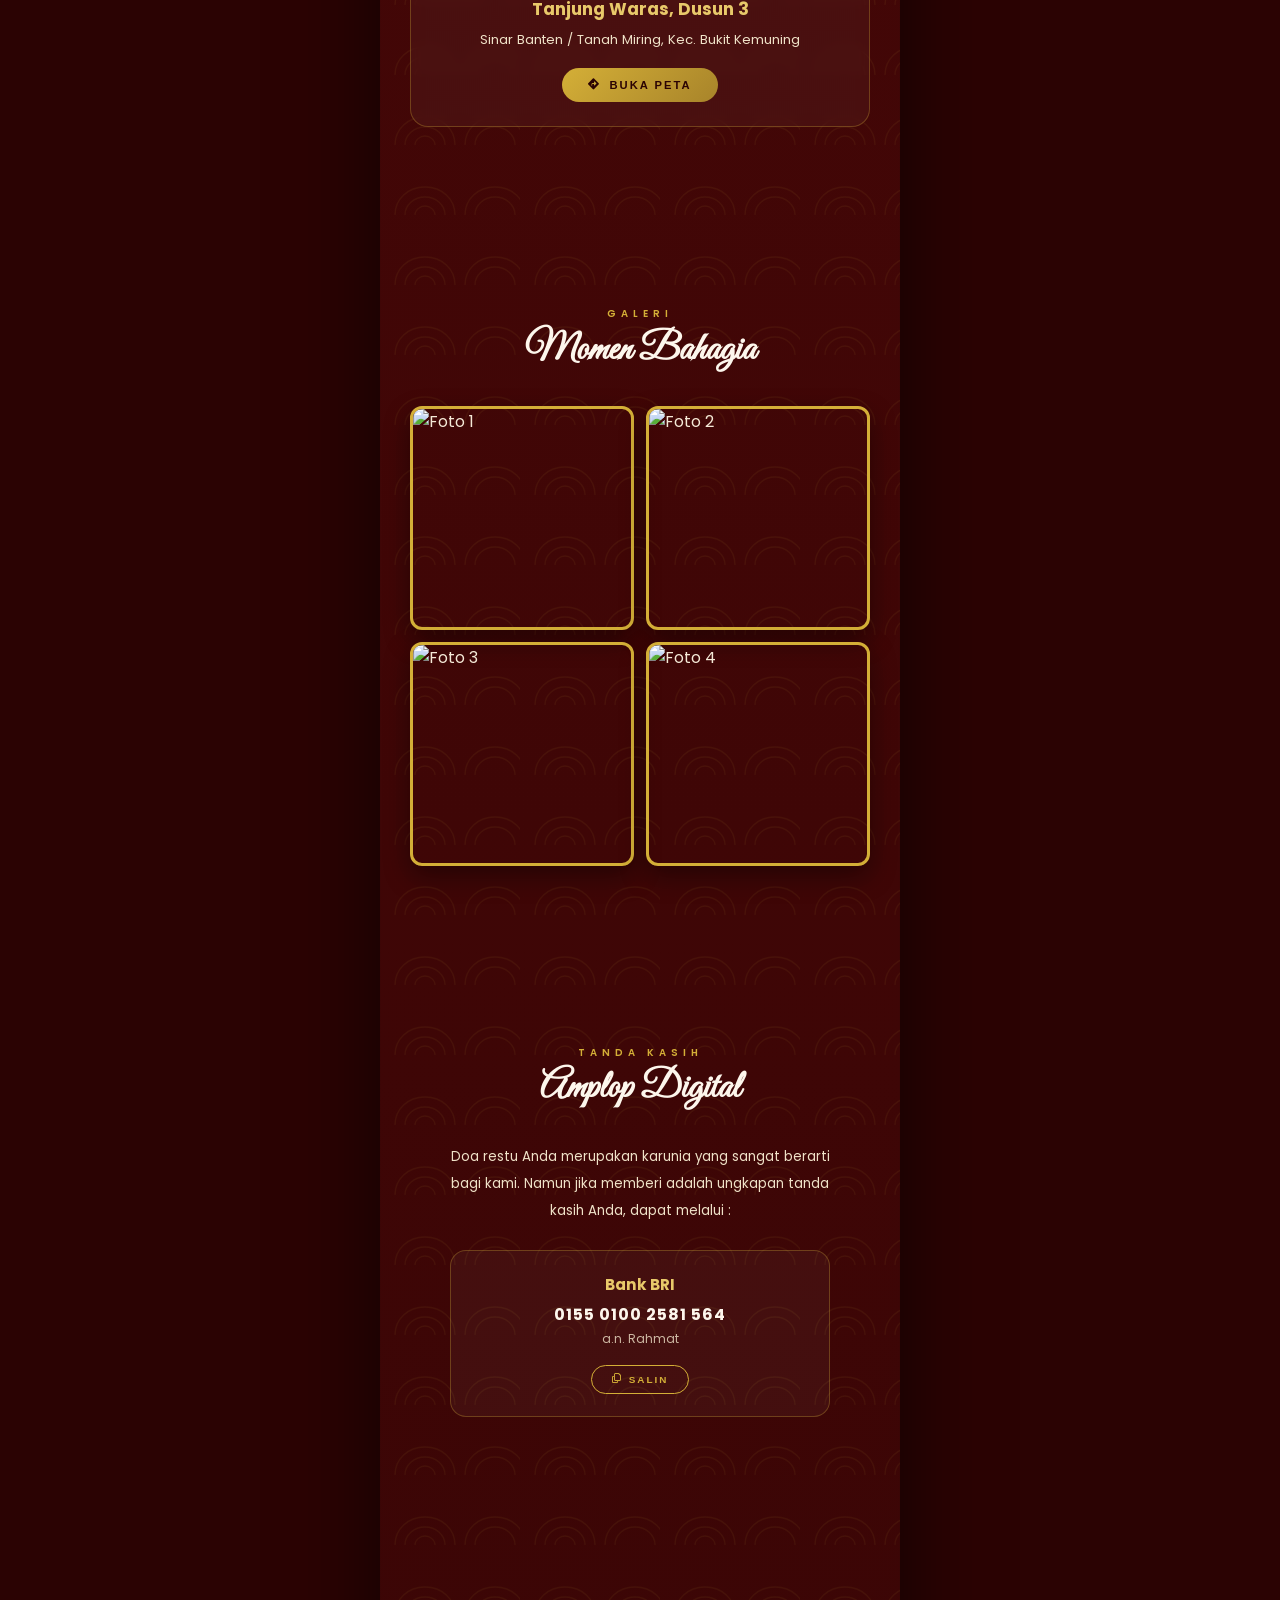
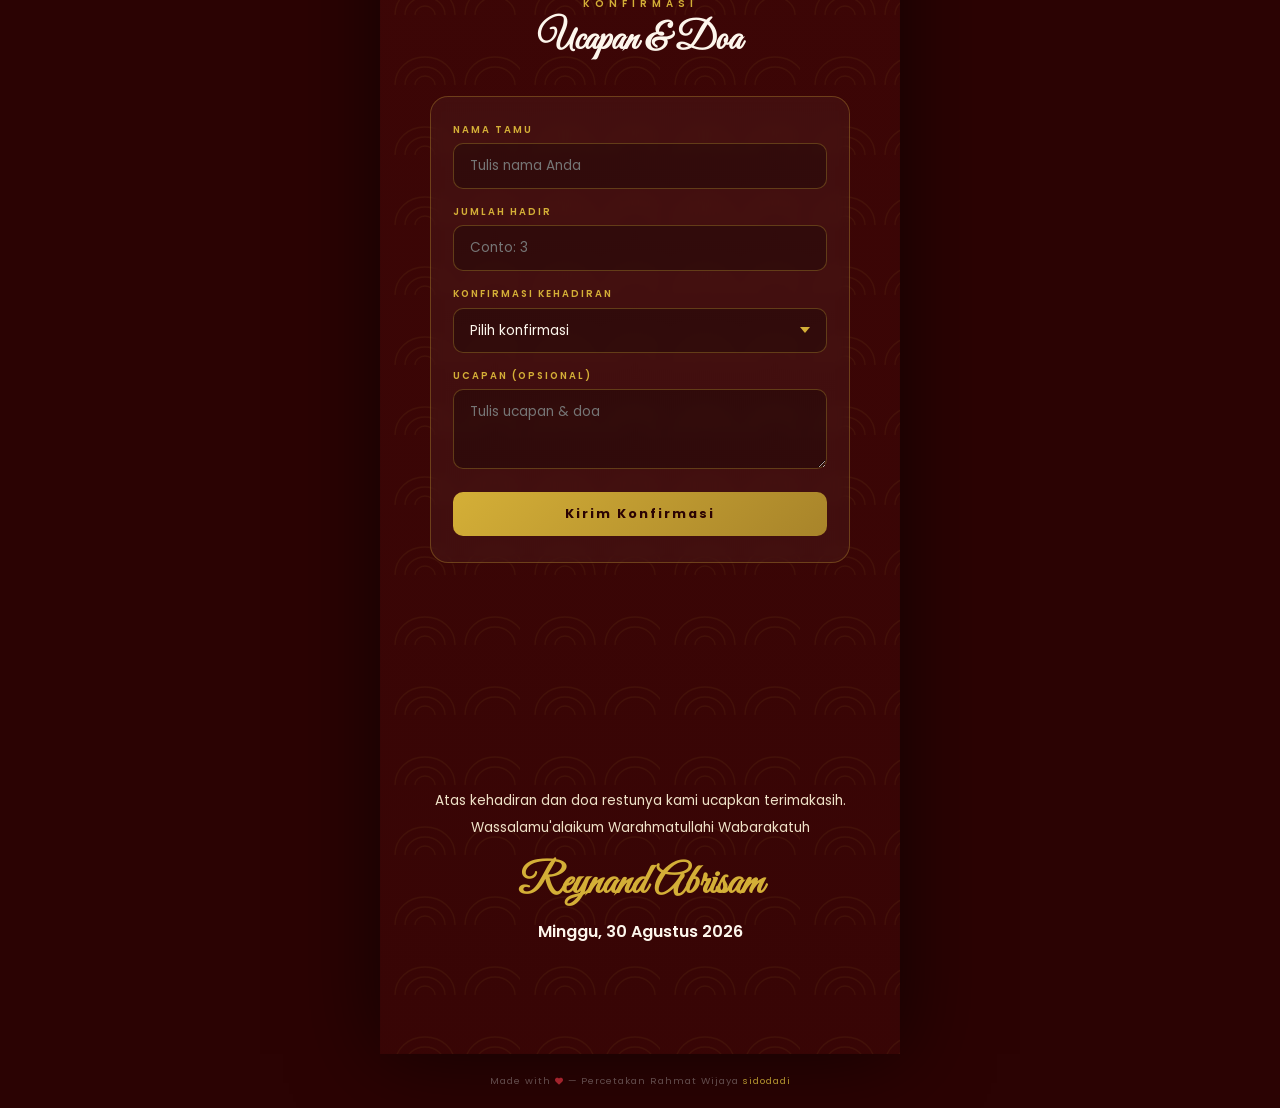
==== commit 5132b40e: "undangan-khitanan" ====
--- a/index.html
+++ b/index.html
@@ -5,6 +5,7 @@
 <meta name="viewport" content="width=device-width, initial-scale=1.0, maximum-scale=1.0, user-scalable=no">
 <title>Walimatul Khitan — Reynand Abrisam</title>
 <meta name="theme-color" content="#2b0303">
+<link rel="icon" type="image/png" href="assets/logo.png">
 <link href="https://fonts.googleapis.com/css2?family=Poppins:wght@300;400;500;600;700&family=Kaushan+Script&family=Great+Vibes&family=Cormorant+Garamond:ital,wght@0,400;0,600;1,400&display=swap" rel="stylesheet">
 <link rel="stylesheet" href="https://cdnjs.cloudflare.com/ajax/libs/font-awesome/6.5.0/css/all.min.css">
 <link rel="stylesheet" href="style.css">
@@ -16,7 +17,6 @@
 <!-- ===== COVER ===== -->
 <div class="opening" id="opening">
     <div class="open-content">
-        <img class="invite-logo" src="logo.png" alt="Logo undangan">
         <div class="open-kujang"><svg width="34" height="56" viewBox="0 0 34 56" fill="currentColor"><path d="M17 0 L26 8 L22 18 L28 24 L22 34 L26 46 L17 56 L8 46 L12 34 L6 24 L12 18 L8 8 Z M17 10 L21 16 L17 22 L13 16 Z"/></svg></div>
         <p class="open-jenis script">Walimatul Khitan</p>
         <h2 class="open-name">Reynand Abrisam</h2>
@@ -29,7 +29,7 @@
     </div>
 </div>
 
-<audio id="music" loop><source src="audio(2).mp3" type="audio/mpeg"></audio>
+<audio id="music" loop><source src="assets/audio(2).mpeg" type="audio/mpeg"></audio>
 
 <div class="fab" id="fab">
     <button class="fab-music" id="fabMusic" aria-label="Musik"><i class="fas fa-music"></i></button>
@@ -47,7 +47,7 @@
 <!-- ===== HERO ===== -->
 <section class="hero">
     <p class="hero-salam">Assalamualaikum Warahmatullahi Wabarakatuh</p>
-    <div class="hero-photo"><div class="hero-frame"><img src="f4.jpg" alt="Reynand Abrisam"></div></div>
+    <div class="hero-photo"><div class="hero-frame"><img src="assets/f4.jpg alt="Reynand Abrisam"></div></div>
     <p class="hero-jenis script">Walimatul Khitan</p>
     <h1 class="hero-name">Reynand Abrisam</h1>
     <p class="hero-anakke">Anak Kedua Dari</p>
@@ -100,7 +100,7 @@
     <div class="container">
         <p class="sec-label reveal">Kami Yang Berbahagia</p>
         <h2 class="sec-heading script reveal reveal-d1">Keluarga Besar</h2>
-        <div class="fam-photo reveal reveal-d2"><div class="fam-frame"><img src="f2.jpeg" alt="Keluarga Besar"></div></div>
+        <div class="fam-photo reveal reveal-d2"><div class="fam-frame"><img src="assets/f2.jpeg" alt="Keluarga Besar"></div></div>
         <p class="fam-names reveal reveal-d3">Bapak. Rahmat (Muhamad) &amp; Ibu. Susi Marlena</p>
     </div>
 </section>
@@ -141,12 +141,16 @@
     <div class="container">
         <p class="sec-label reveal">Galeri</p>
         <h2 class="sec-heading script reveal reveal-d1">Momen Bahagia</h2>
-        <div class="gal-grid reveal reveal-d2">
-            <div class="g-item" data-src="f4.jpg"><img src="f4.jpg" alt="Foto 1"><div class="g-zoom"><i class="fas fa-expand"></i></div></div>
-            <div class="g-item" data-src="f1.jpeg"><img src="f1.jpeg" alt="Foto 2"><div class="g-zoom"><i class="fas fa-expand"></i></div></div>
-            <div class="g-item" data-src="f2.jpeg"><img src="f2.jpeg" alt="Foto 3"><div class="g-zoom"><i class="fas fa-expand"></i></div></div>
-            <div class="g-item" data-src="f3.jpeg"><img src="f3.jpeg" alt="Foto 4"><div class="g-zoom"><i class="fas fa-expand"></i></div></div>
-        </div>
+       <div class="gal-grid reveal reveal-d2">
+    <!-- 1 = kotak BESAR kiri -->
+    <div class="g-item" data-src="assets/f4.jpg"><img src="assets/f4.jpg" alt="Foto 1"><div class="g-zoom"><i class="fas fa-expand"></i></div></div>
+    <!-- 2 = kanan atas -->
+    <div class="g-item" data-src="assets/f1.jpeg"><img src="assets/f1.jpeg" alt="Foto 2"><div class="g-zoom"><i class="fas fa-expand"></i></div></div>
+    <!-- 3 = kanan bawah -->
+    <div class="g-item" data-src="assets/f2.jpeg"><img src="assets/f2.jpeg" alt="Foto 3"><div class="g-zoom"><i class="fas fa-expand"></i></div></div>
+    <!-- 4 = kiri bawah -->
+    <div class="g-item" data-src="assets/f3.jpeg"><img src="assets/f3.jpeg" alt="Foto 4"><div class="g-zoom"><i class="fas fa-expand"></i></div></div>
+</div>
     </div>
 </section>
 
@@ -190,6 +194,7 @@
             <div class="kform-ok" id="kformOk"><i class="fas fa-check-circle" style="margin-right:6px"></i>Hatur nuhun, konfirmasi terkirim!</div>
         </div>
         <div class="wish-list" id="wishList" style="max-width:460px;margin:24px auto 0"></div>
+
     </div>
 </section>
 
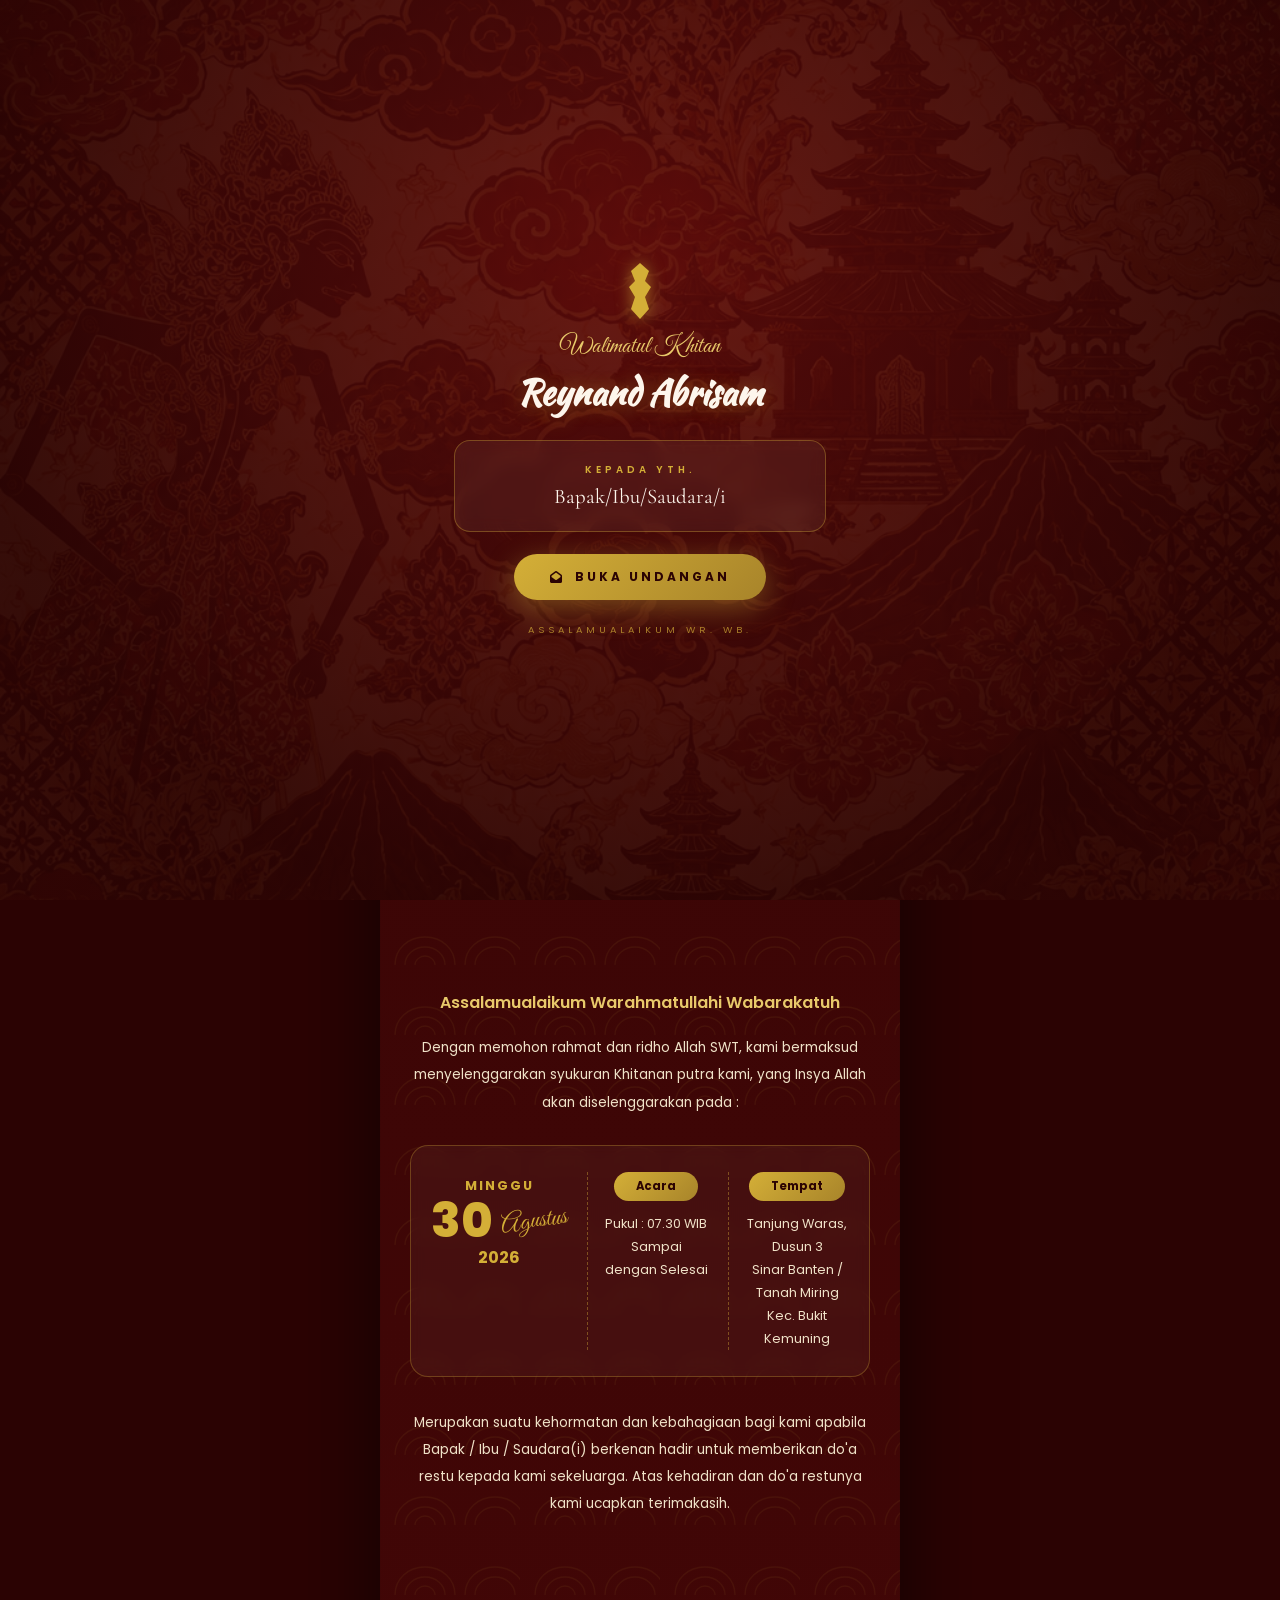
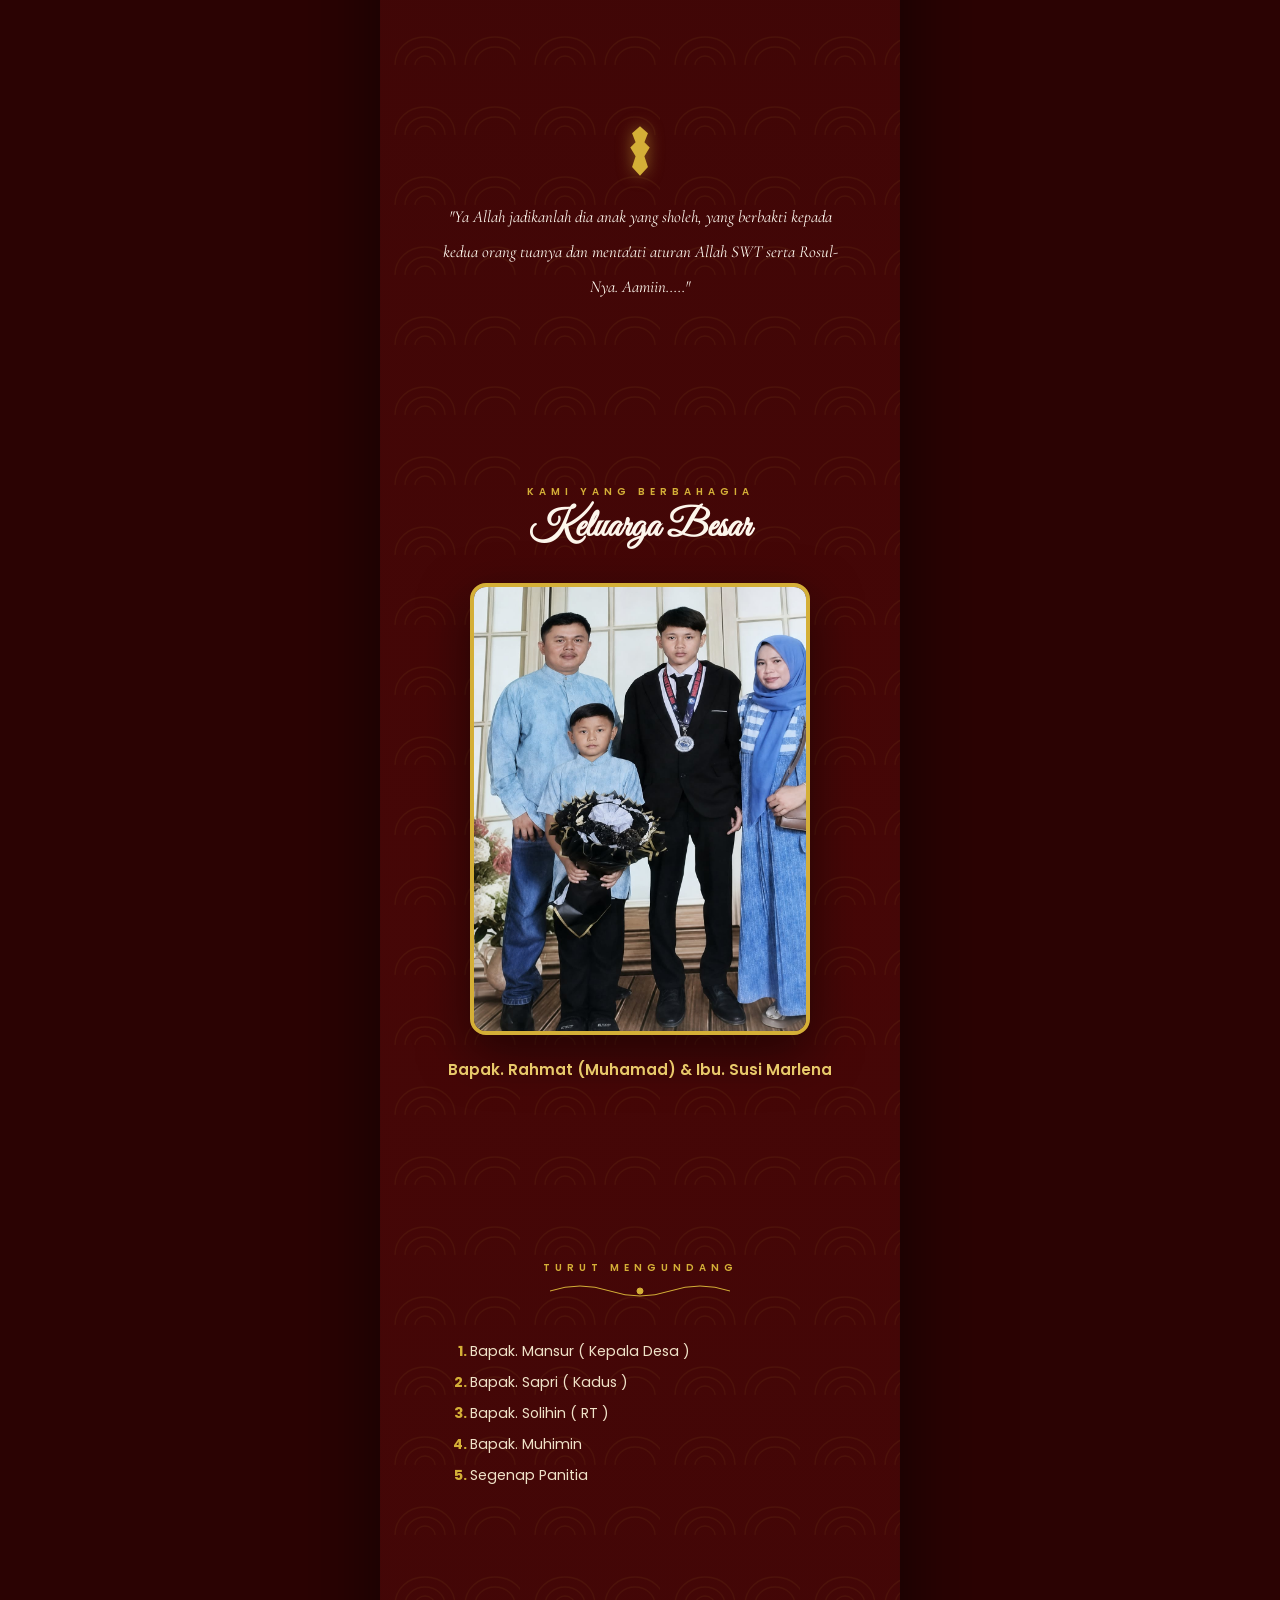
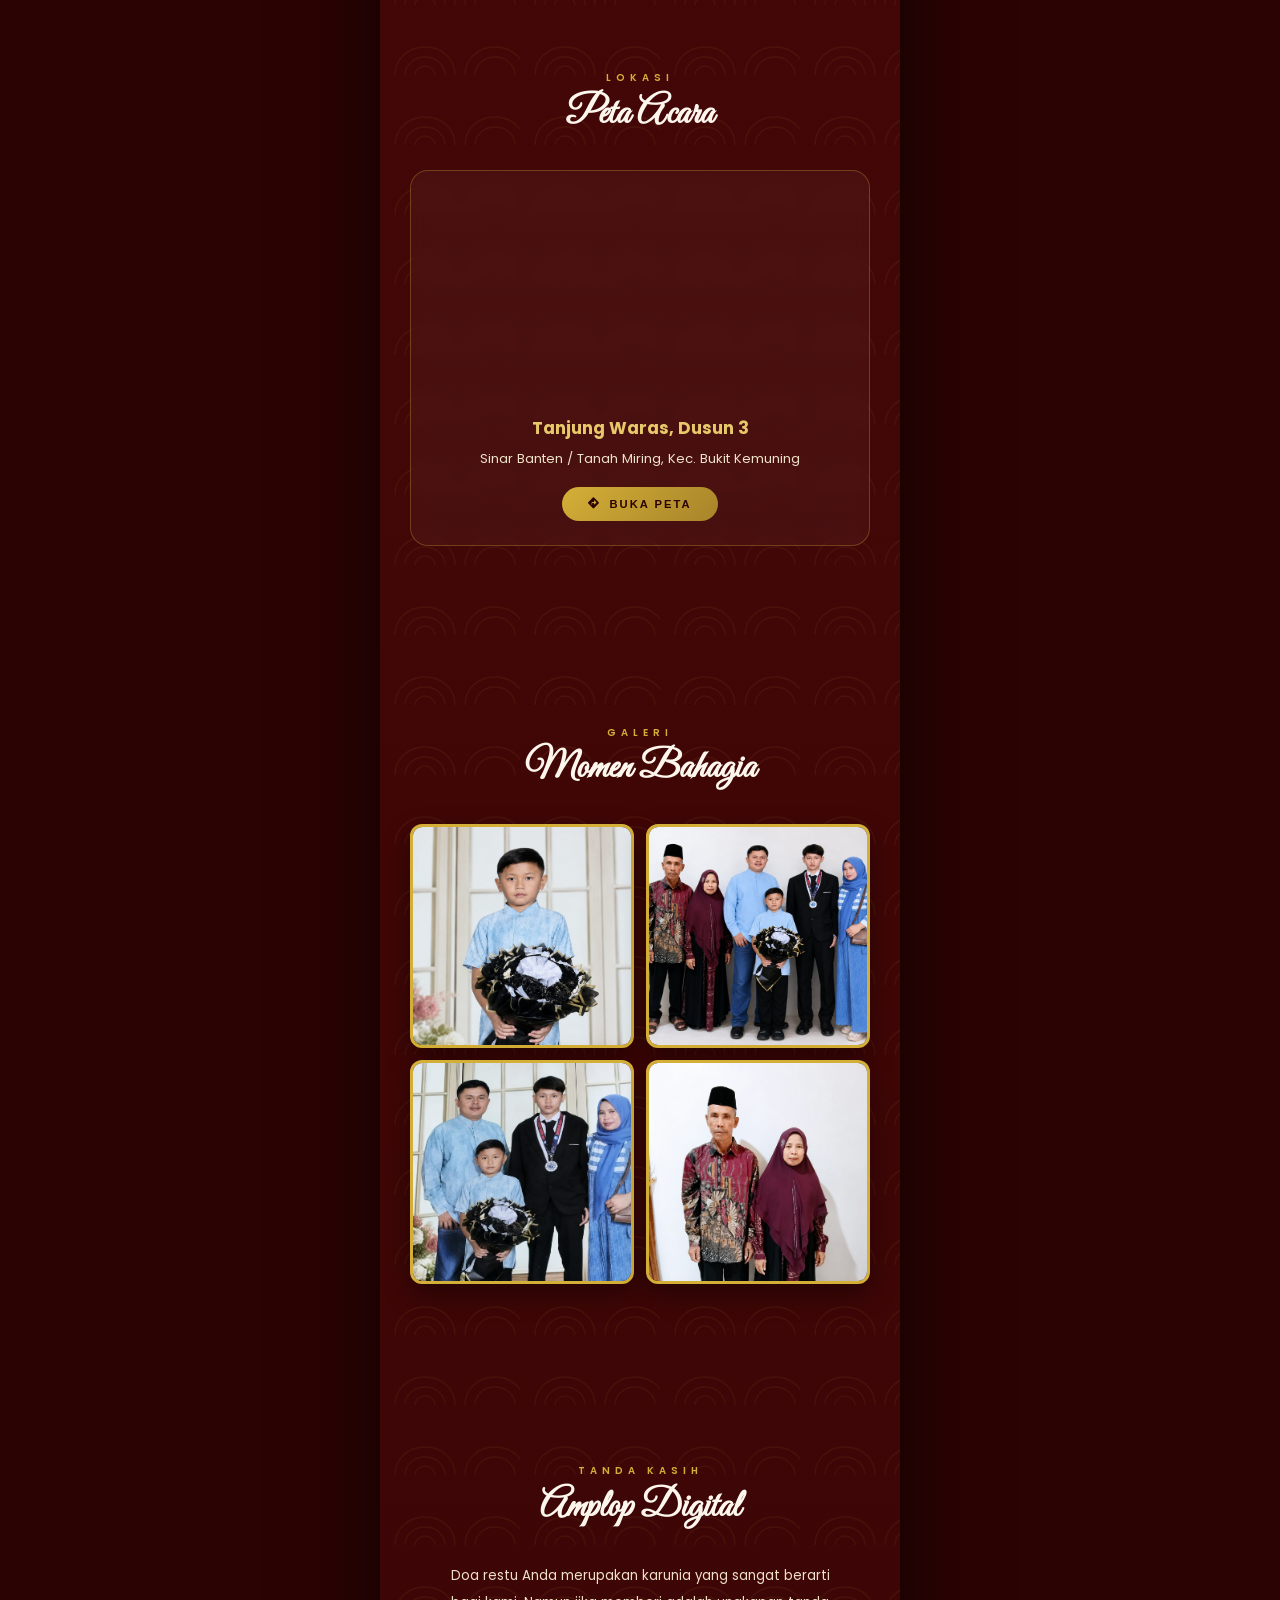
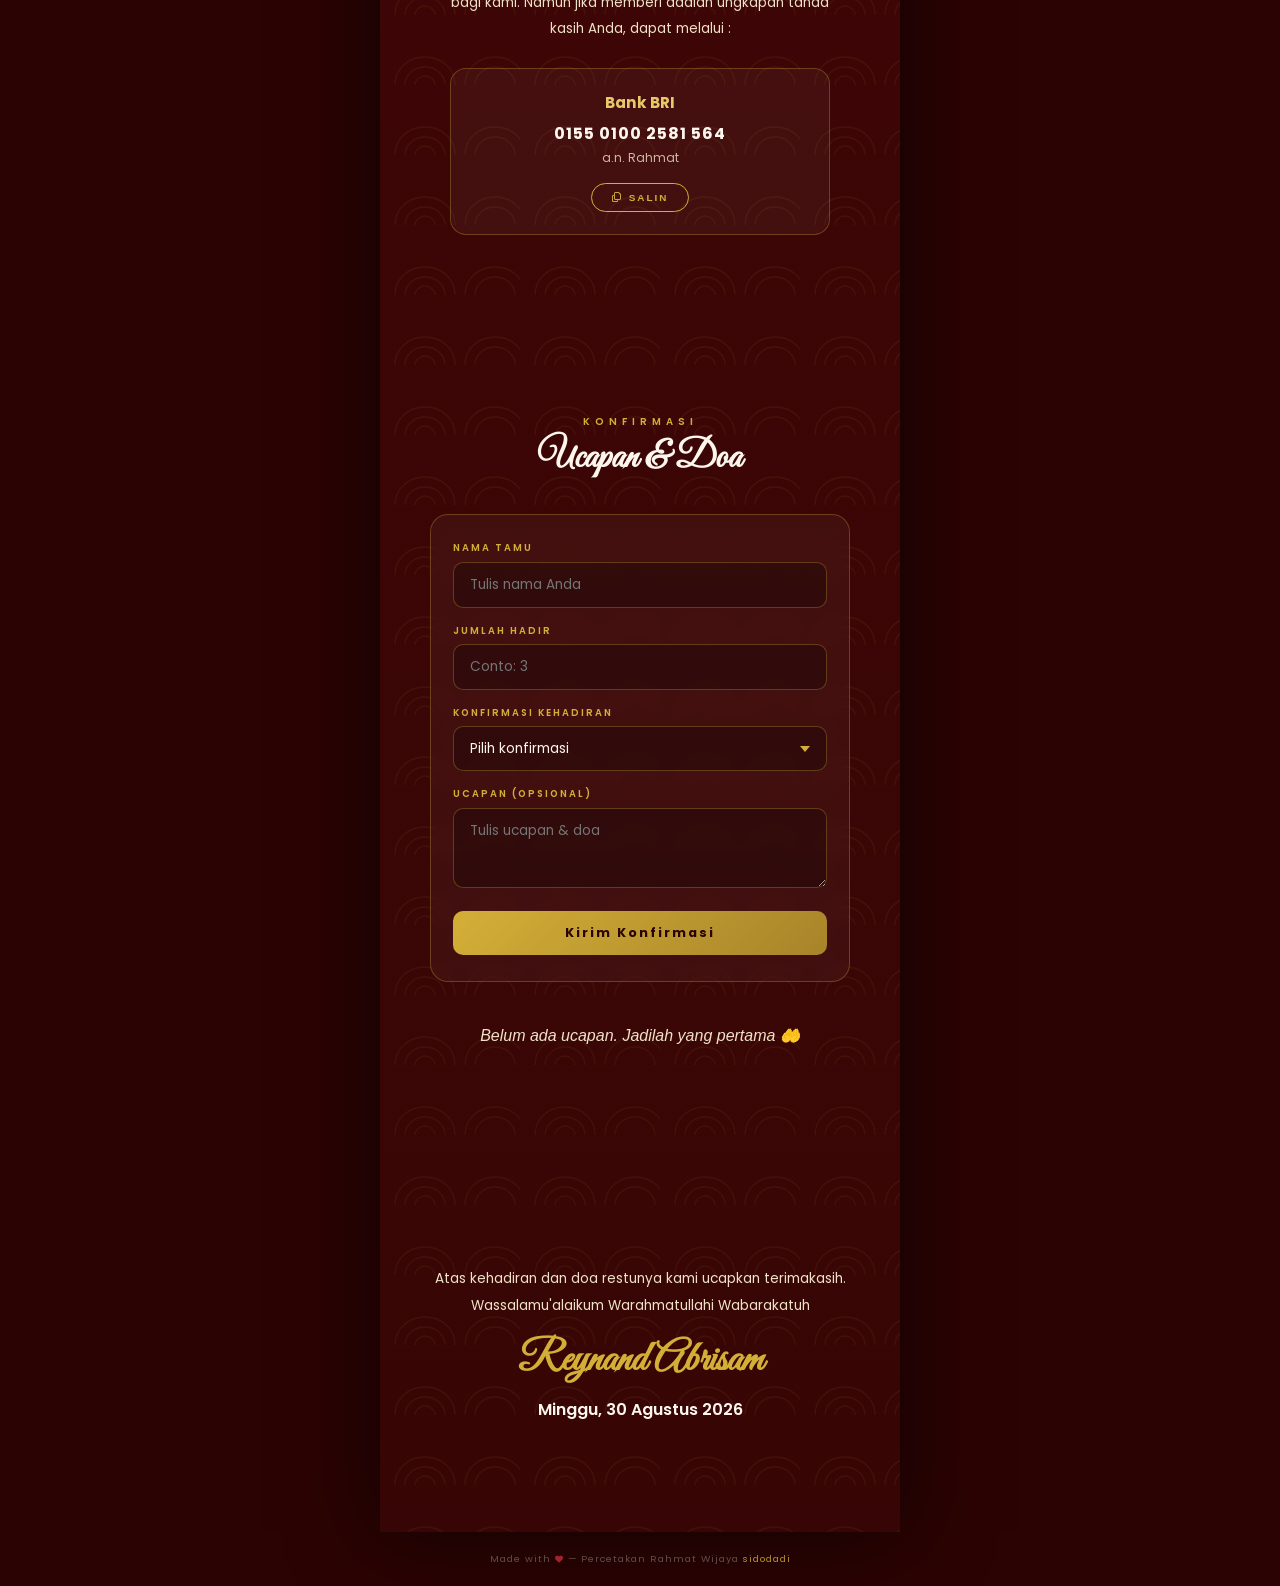
==== commit a9e7d2c3: "Add files via upload" ====
--- a/index.html
+++ b/index.html
@@ -5,7 +5,7 @@
 <meta name="viewport" content="width=device-width, initial-scale=1.0, maximum-scale=1.0, user-scalable=no">
 <title>Walimatul Khitan — Reynand Abrisam</title>
 <meta name="theme-color" content="#2b0303">
-<link rel="icon" type="image/png" href="assets/logo.png">
+<link rel="icon" type="image/png" href="logo.png">
 <link href="https://fonts.googleapis.com/css2?family=Poppins:wght@300;400;500;600;700&family=Kaushan+Script&family=Great+Vibes&family=Cormorant+Garamond:ital,wght@0,400;0,600;1,400&display=swap" rel="stylesheet">
 <link rel="stylesheet" href="https://cdnjs.cloudflare.com/ajax/libs/font-awesome/6.5.0/css/all.min.css">
 <link rel="stylesheet" href="style.css">
@@ -29,7 +29,7 @@
     </div>
 </div>
 
-<audio id="music" loop><source src="assets/audio(2).mpeg" type="audio/mpeg"></audio>
+<audio id="music" loop><source src="audio(2).mp3" type="audio/mpeg"></audio>
 
 <div class="fab" id="fab">
     <button class="fab-music" id="fabMusic" aria-label="Musik"><i class="fas fa-music"></i></button>
@@ -47,7 +47,7 @@
 <!-- ===== HERO ===== -->
 <section class="hero">
     <p class="hero-salam">Assalamualaikum Warahmatullahi Wabarakatuh</p>
-    <div class="hero-photo"><div class="hero-frame"><img src="assets/f4.jpg alt="Reynand Abrisam"></div></div>
+    <div class="hero-photo"><div class="hero-frame"><img src="f4.jpg" alt="Reynand Abrisam"></div></div>
     <p class="hero-jenis script">Walimatul Khitan</p>
     <h1 class="hero-name">Reynand Abrisam</h1>
     <p class="hero-anakke">Anak Kedua Dari</p>
@@ -100,7 +100,7 @@
     <div class="container">
         <p class="sec-label reveal">Kami Yang Berbahagia</p>
         <h2 class="sec-heading script reveal reveal-d1">Keluarga Besar</h2>
-        <div class="fam-photo reveal reveal-d2"><div class="fam-frame"><img src="assets/f2.jpeg" alt="Keluarga Besar"></div></div>
+        <div class="fam-photo reveal reveal-d2"><div class="fam-frame"><img src="f2.jpeg" alt="Keluarga Besar"></div></div>
         <p class="fam-names reveal reveal-d3">Bapak. Rahmat (Muhamad) &amp; Ibu. Susi Marlena</p>
     </div>
 </section>
@@ -141,16 +141,12 @@
     <div class="container">
         <p class="sec-label reveal">Galeri</p>
         <h2 class="sec-heading script reveal reveal-d1">Momen Bahagia</h2>
-       <div class="gal-grid reveal reveal-d2">
-    <!-- 1 = kotak BESAR kiri -->
-    <div class="g-item" data-src="assets/f4.jpg"><img src="assets/f4.jpg" alt="Foto 1"><div class="g-zoom"><i class="fas fa-expand"></i></div></div>
-    <!-- 2 = kanan atas -->
-    <div class="g-item" data-src="assets/f1.jpeg"><img src="assets/f1.jpeg" alt="Foto 2"><div class="g-zoom"><i class="fas fa-expand"></i></div></div>
-    <!-- 3 = kanan bawah -->
-    <div class="g-item" data-src="assets/f2.jpeg"><img src="assets/f2.jpeg" alt="Foto 3"><div class="g-zoom"><i class="fas fa-expand"></i></div></div>
-    <!-- 4 = kiri bawah -->
-    <div class="g-item" data-src="assets/f3.jpeg"><img src="assets/f3.jpeg" alt="Foto 4"><div class="g-zoom"><i class="fas fa-expand"></i></div></div>
-</div>
+        <div class="gal-grid reveal reveal-d2">
+            <div class="g-item" data-src="f4.jpg"><img src="f4.jpg" alt="Foto 1"><div class="g-zoom"><i class="fas fa-expand"></i></div></div>
+            <div class="g-item" data-src="f1.jpeg"><img src="f1.jpeg" alt="Foto 2"><div class="g-zoom"><i class="fas fa-expand"></i></div></div>
+            <div class="g-item" data-src="f2.jpeg"><img src="f2.jpeg" alt="Foto 3"><div class="g-zoom"><i class="fas fa-expand"></i></div></div>
+            <div class="g-item" data-src="f3.jpeg"><img src="f3.jpeg" alt="Foto 4"><div class="g-zoom"><i class="fas fa-expand"></i></div></div>
+        </div>
     </div>
 </section>
 
@@ -194,7 +190,7 @@
             <div class="kform-ok" id="kformOk"><i class="fas fa-check-circle" style="margin-right:6px"></i>Hatur nuhun, konfirmasi terkirim!</div>
         </div>
         <div class="wish-list" id="wishList" style="max-width:460px;margin:24px auto 0"></div>
-
+        <p class="empty-state" id="wishEmpty" style="padding:20px;color:var(--cream-d);text-align:center">Belum ada ucapan. Jadilah yang pertama 🤲</p>
     </div>
 </section>
 
--- a/style.css
+++ b/style.css
@@ -4,7 +4,7 @@
    [1] 🔧 GANTI BACKGROUND: edit --bg-img di bawah ini
    ============================================================ */
 :root{
-    --bg-img: url('assets/b3.png');
+    --bg-img: url('b3.png');
     --bg-pos: center top;
     --maroon:#4a0808; --maroon-d:#2b0303; --maroon-l:#6b0f0f;
     --red:#a31621; --red-l:#c22a35;
@@ -21,21 +21,23 @@
 .script{font-family:'Great Vibes',cursive}
 .hidden{display:none!important}
 
+/* ISI UNDANGAN + BACKGROUND FOTO (2 path: root & assets) */
 .invite-wrap{max-width:520px;margin:0 auto;position:relative;z-index:2;box-shadow:0 0 80px rgba(0,0,0,.6);
     background:
-        linear-gradient(180deg,rgba(58,6,6,.88),rgba(74,8,8,.88) 40%,rgba(58,6,6,.88)),
-        var(--bg-img, none) var(--bg-pos, center top)/cover fixed,
-        #3a0606}
+        linear-gradient(180deg,rgba(58,6,6,.86),rgba(74,8,8,.86) 40%,rgba(58,6,6,.86)),
+        url('b3.png') center top/cover fixed,
+        url('assets/b3.png') center top/cover fixed #3a0606}
 
 .mendung{position:absolute;inset:0;pointer-events:none;z-index:0;opacity:.07;
     background-image:url("data:image/svg+xml,%3Csvg xmlns='http://www.w3.org/2000/svg' width='140' height='70' viewBox='0 0 140 70'%3E%3Cg fill='none' stroke='%23d4af37' stroke-width='1.3'%3E%3Cpath d='M15 55c0-16 13-28 30-28s30 12 30 28'/%3E%3Cpath d='M25 55c0-10 9-18 20-18s20 8 20 18'/%3E%3Cpath d='M35 55c0-5 5-9 10-9s10 4 10 9'/%3E%3Cpath d='M85 55c0-16 13-28 30-28s30 12 30 28'/%3E%3Cpath d='M95 55c0-10 9-18 20-18s20 8 20 18'/%3E%3C/g%3E%3C/svg%3E");
     background-size:140px 70px}
 
+/* COVER PEMBUKA + BACKGROUND FOTO */
 .opening{position:fixed;inset:0;z-index:9000;
     background:
-        radial-gradient(ellipse at 50% 30%,rgba(92,10,10,.92),rgba(43,3,3,.96) 75%),
-        var(--bg-img, none) var(--bg-pos, center top)/cover no-repeat,
-        #2b0303;
+        radial-gradient(ellipse at 50% 30%,rgba(92,10,10,.9),rgba(43,3,3,.94) 75%),
+        url('b3.png') center top/cover no-repeat,
+        url('assets/b3.png') center top/cover no-repeat #2b0303;
     display:flex;align-items:center;justify-content:center;transition:opacity .8s,visibility .8s}
 .opening.hide{opacity:0;visibility:hidden;pointer-events:none}
 .open-content{position:relative;z-index:2;text-align:center;padding:24px;max-width:420px;width:100%}
@@ -73,6 +75,7 @@
 .sec-label{font-size:.62rem;font-weight:600;letter-spacing:5px;text-transform:uppercase;color:var(--gold);text-align:center;margin-bottom:.3rem}
 .sec-heading{font-size:2.4rem;color:var(--cream);text-align:center;margin-bottom:2rem}
 
+/* HERO — lengkap dengan min-height + padding */
 .hero{min-height:100vh;display:flex;flex-direction:column;align-items:center;justify-content:center;text-align:center;padding:70px 20px 90px}
 .hero-salam{font-size:.6rem;letter-spacing:2px;color:var(--gold-l);margin-bottom:1.6rem}
 .hero-photo{display:flex;justify-content:center;margin-bottom:1.4rem}
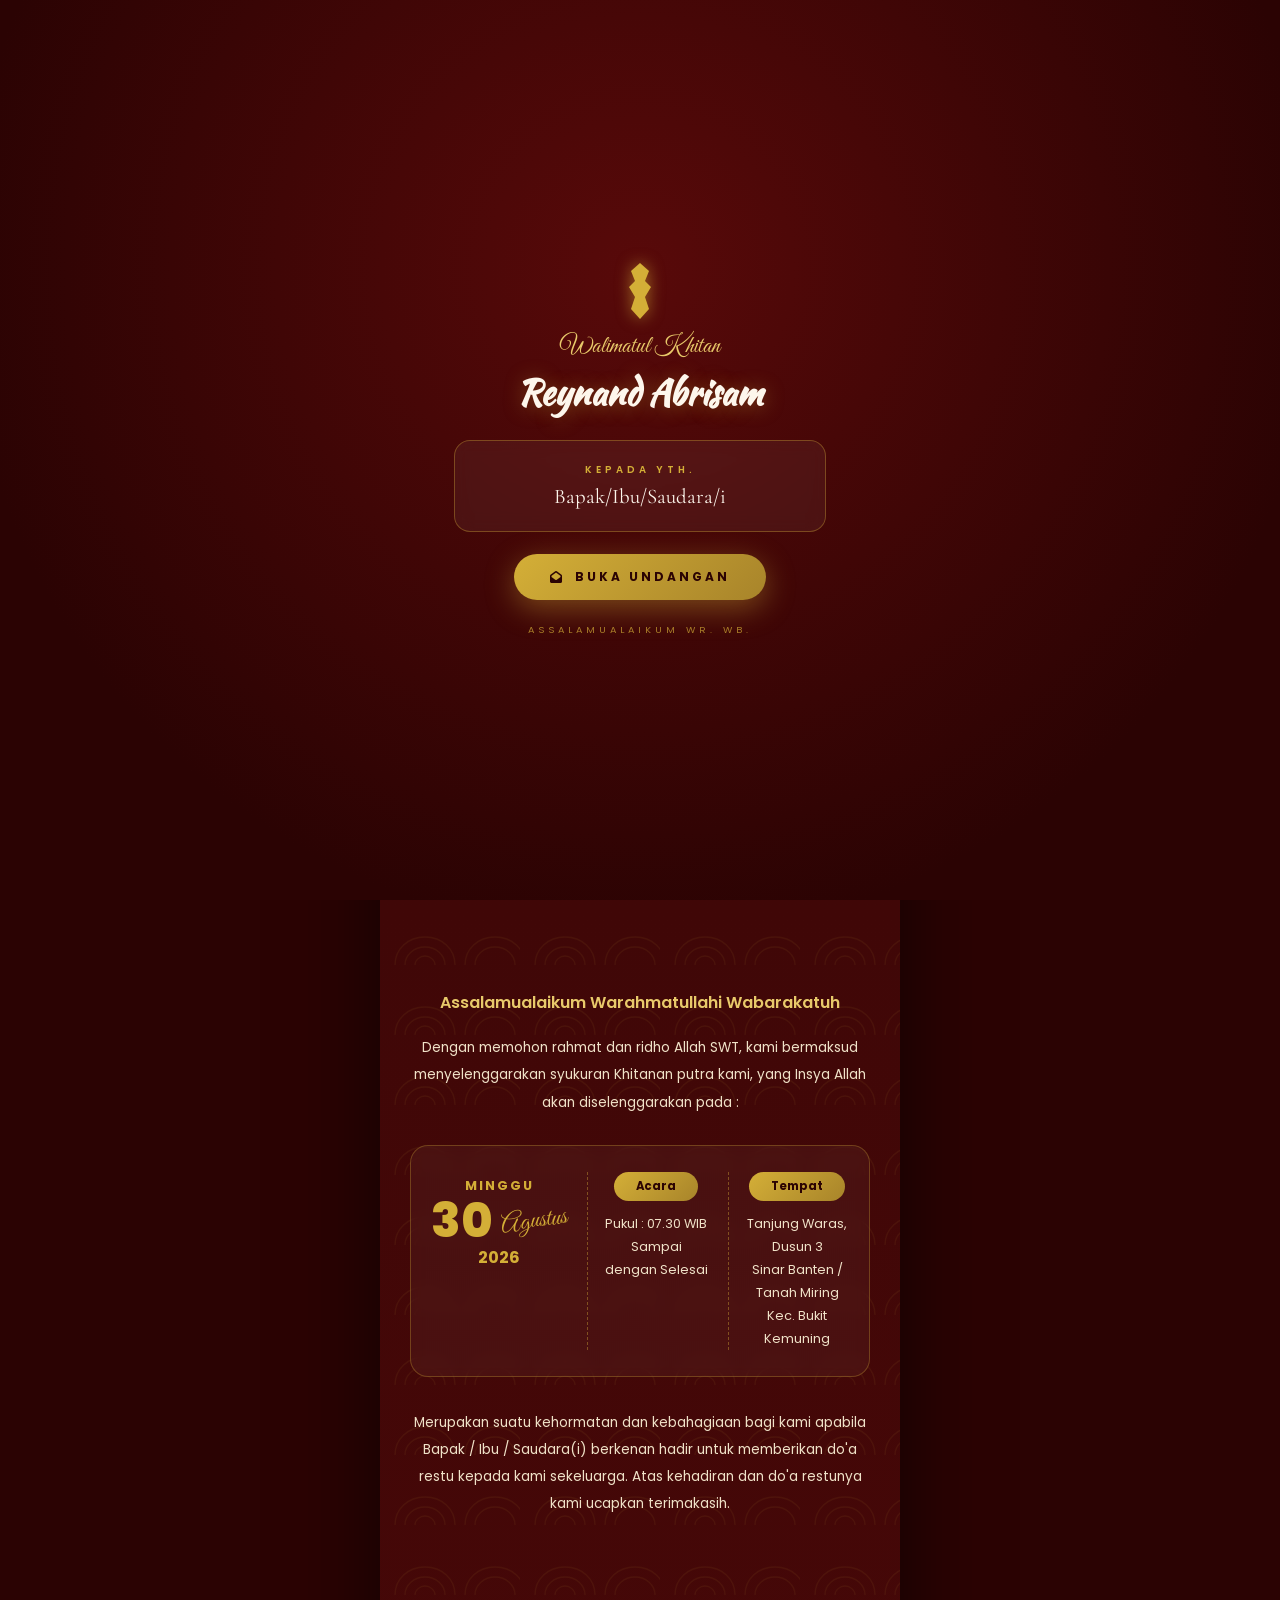
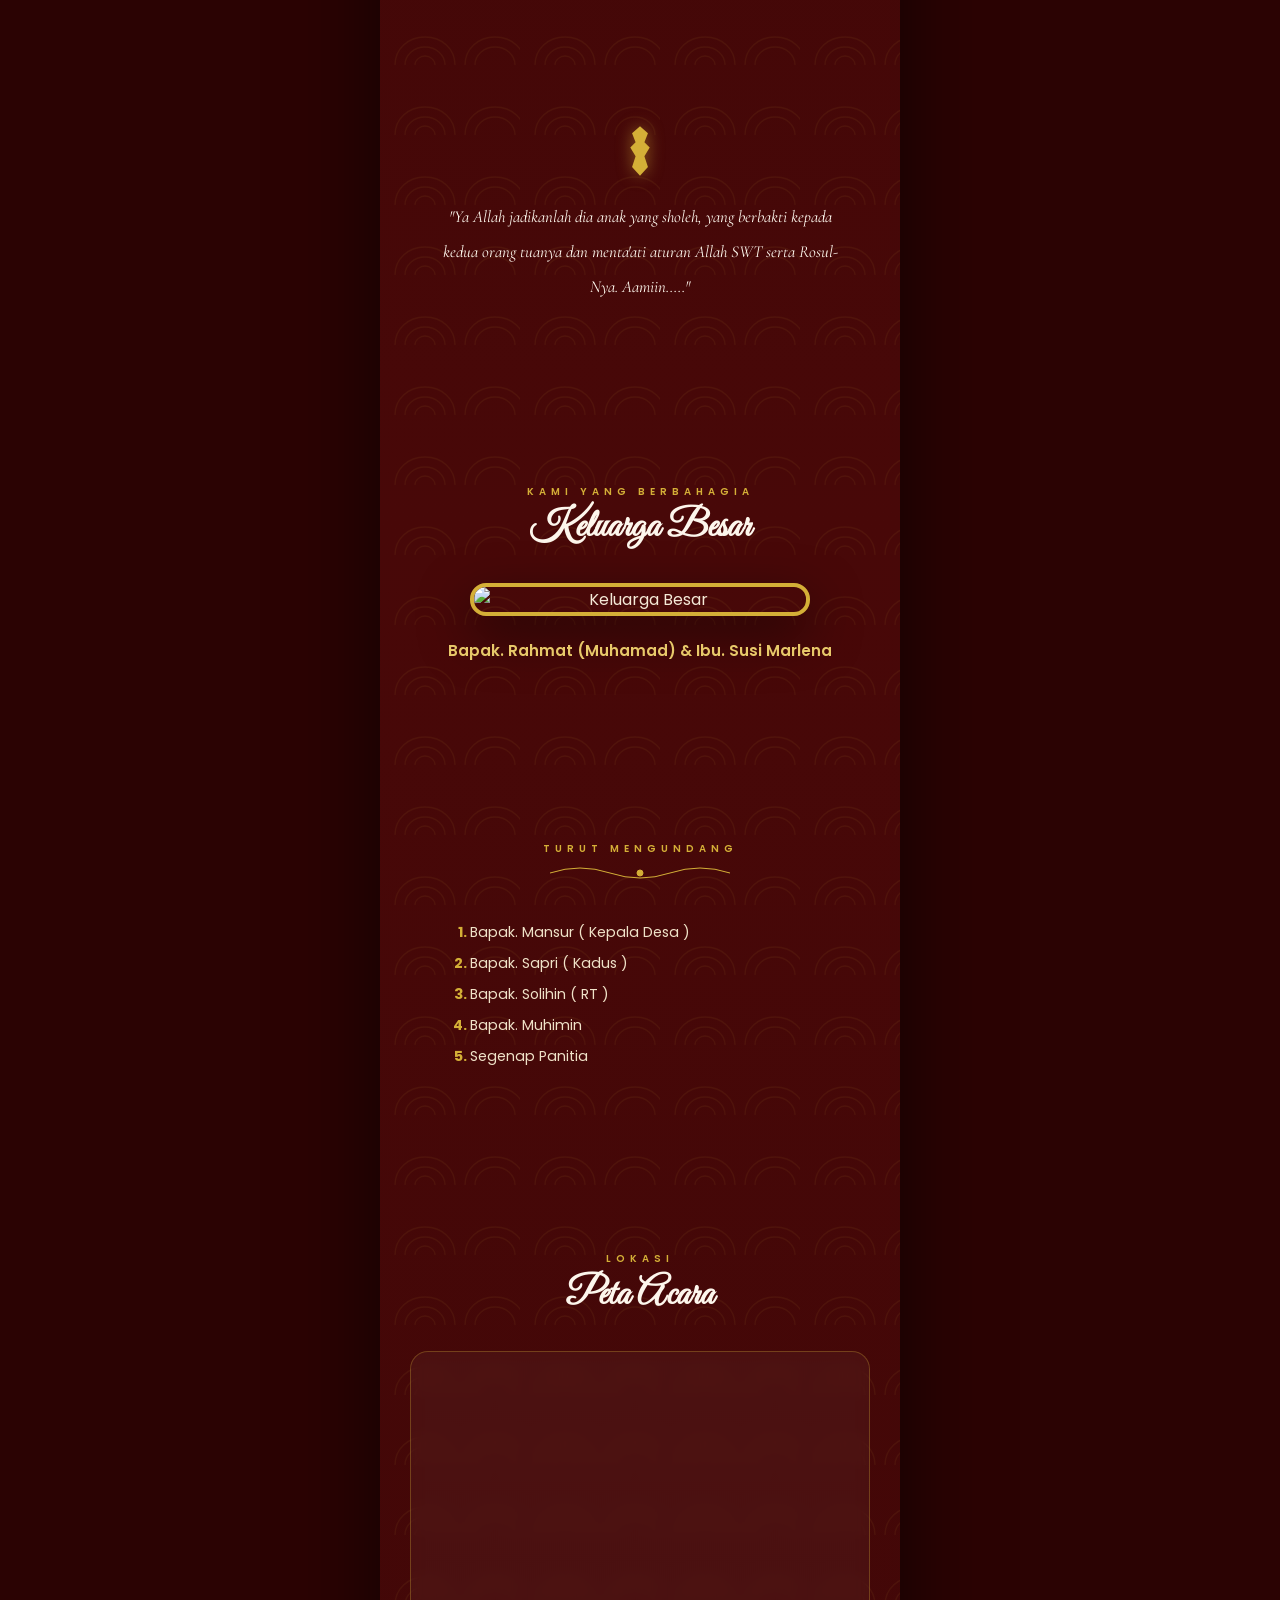
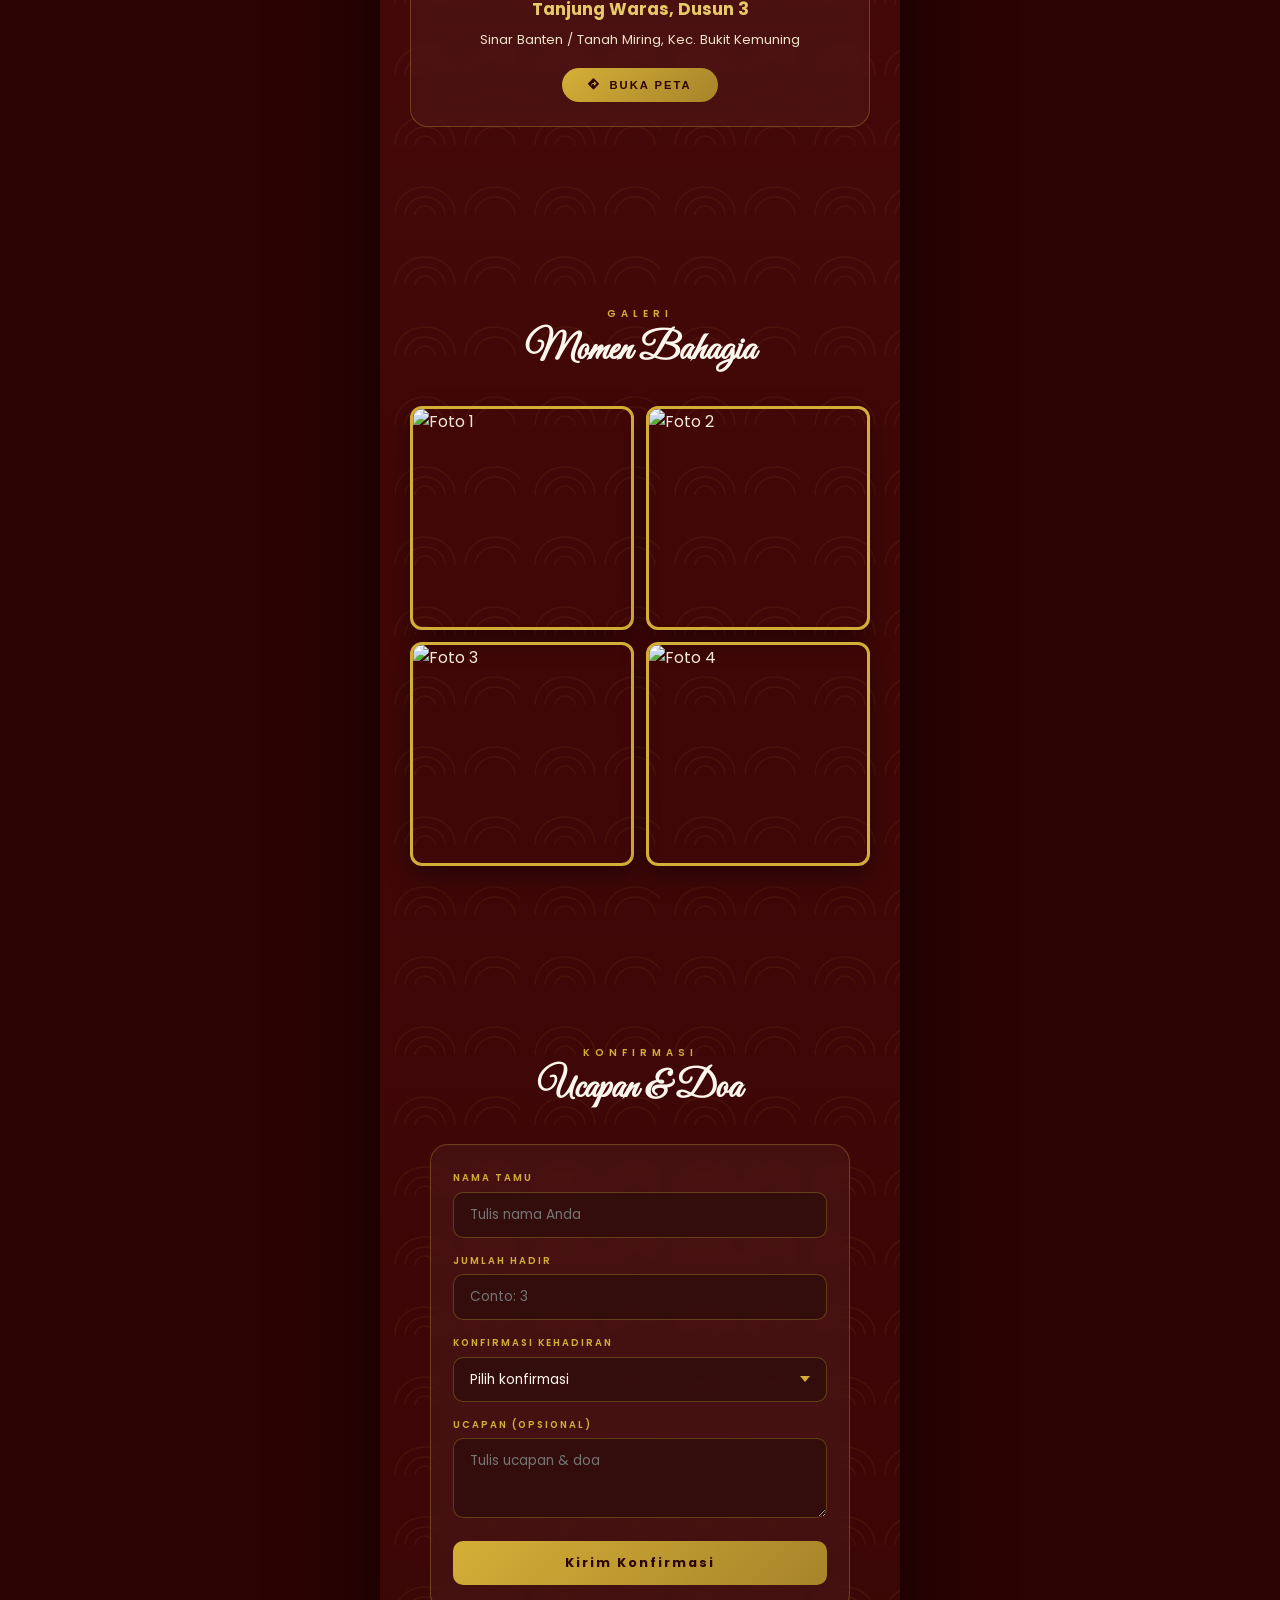
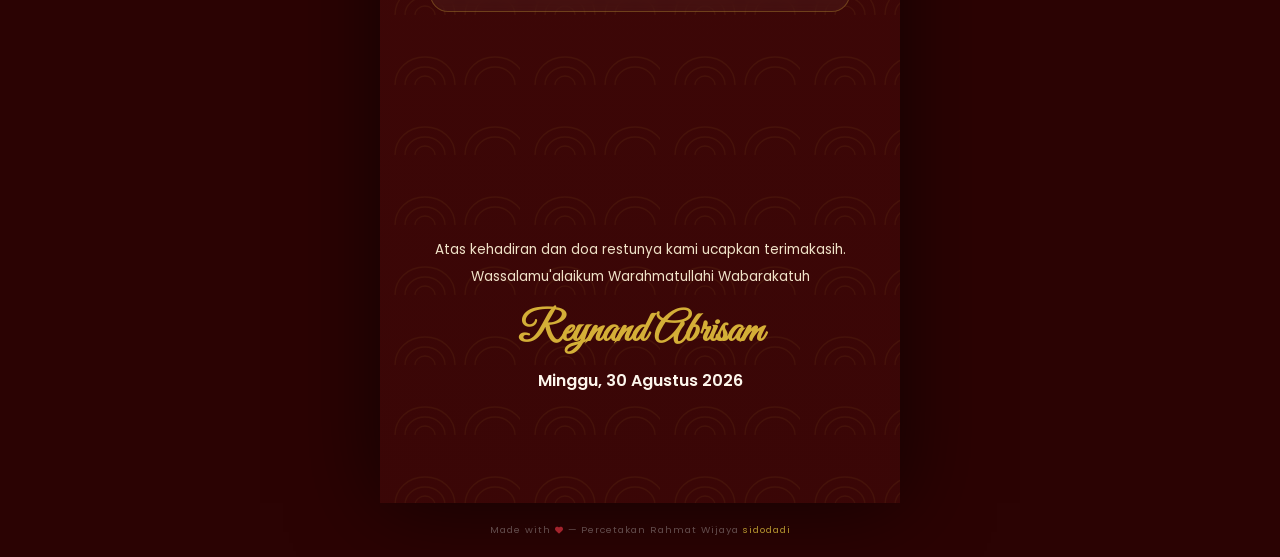
==== commit 6bfe8fa0: "Add files via upload" ====
--- a/index.html
+++ b/index.html
@@ -5,7 +5,7 @@
 <meta name="viewport" content="width=device-width, initial-scale=1.0, maximum-scale=1.0, user-scalable=no">
 <title>Walimatul Khitan — Reynand Abrisam</title>
 <meta name="theme-color" content="#2b0303">
-<link rel="icon" type="image/png" href="logo.png">
+<link rel="icon" type="image/png" href="assets/logo.png">
 <link href="https://fonts.googleapis.com/css2?family=Poppins:wght@300;400;500;600;700&family=Kaushan+Script&family=Great+Vibes&family=Cormorant+Garamond:ital,wght@0,400;0,600;1,400&display=swap" rel="stylesheet">
 <link rel="stylesheet" href="https://cdnjs.cloudflare.com/ajax/libs/font-awesome/6.5.0/css/all.min.css">
 <link rel="stylesheet" href="style.css">
@@ -29,7 +29,7 @@
     </div>
 </div>
 
-<audio id="music" loop><source src="audio(2).mp3" type="audio/mpeg"></audio>
+<audio id="music" loop><source src="assets/audio (2).mpeg" type="audio/mpeg"></audio>
 
 <div class="fab" id="fab">
     <button class="fab-music" id="fabMusic" aria-label="Musik"><i class="fas fa-music"></i></button>
@@ -47,7 +47,7 @@
 <!-- ===== HERO ===== -->
 <section class="hero">
     <p class="hero-salam">Assalamualaikum Warahmatullahi Wabarakatuh</p>
-    <div class="hero-photo"><div class="hero-frame"><img src="f4.jpg" alt="Reynand Abrisam"></div></div>
+    <div class="hero-photo"><div class="hero-frame"><img src="assets/f4.jpg" alt="Reynand Abrisam"></div></div>
     <p class="hero-jenis script">Walimatul Khitan</p>
     <h1 class="hero-name">Reynand Abrisam</h1>
     <p class="hero-anakke">Anak Kedua Dari</p>
@@ -100,7 +100,7 @@
     <div class="container">
         <p class="sec-label reveal">Kami Yang Berbahagia</p>
         <h2 class="sec-heading script reveal reveal-d1">Keluarga Besar</h2>
-        <div class="fam-photo reveal reveal-d2"><div class="fam-frame"><img src="f2.jpeg" alt="Keluarga Besar"></div></div>
+        <div class="fam-photo reveal reveal-d2"><div class="fam-frame"><img src="assets/f2.jpeg" alt="Keluarga Besar"></div></div>
         <p class="fam-names reveal reveal-d3">Bapak. Rahmat (Muhamad) &amp; Ibu. Susi Marlena</p>
     </div>
 </section>
@@ -142,27 +142,10 @@
         <p class="sec-label reveal">Galeri</p>
         <h2 class="sec-heading script reveal reveal-d1">Momen Bahagia</h2>
         <div class="gal-grid reveal reveal-d2">
-            <div class="g-item" data-src="f4.jpg"><img src="f4.jpg" alt="Foto 1"><div class="g-zoom"><i class="fas fa-expand"></i></div></div>
-            <div class="g-item" data-src="f1.jpeg"><img src="f1.jpeg" alt="Foto 2"><div class="g-zoom"><i class="fas fa-expand"></i></div></div>
-            <div class="g-item" data-src="f2.jpeg"><img src="f2.jpeg" alt="Foto 3"><div class="g-zoom"><i class="fas fa-expand"></i></div></div>
-            <div class="g-item" data-src="f3.jpeg"><img src="f3.jpeg" alt="Foto 4"><div class="g-zoom"><i class="fas fa-expand"></i></div></div>
-        </div>
-    </div>
-</section>
-
-<!-- ===== GIFT ===== -->
-<section class="gift">
-    <div class="container">
-        <p class="sec-label reveal">Tanda Kasih</p>
-        <h2 class="sec-heading script reveal reveal-d1">Amplop Digital</h2>
-        <p class="gift-intro reveal reveal-d2">Doa restu Anda merupakan karunia yang sangat berarti bagi kami. Namun jika memberi adalah ungkapan tanda kasih Anda, dapat melalui :</p>
-        <div class="gift-cards reveal reveal-d2">
-            <div class="gift-item">
-                <h4>Bank BRI</h4>
-                <p class="gift-number">0155 0100 2581 564</p>
-                <p class="gift-holder">a.n. Rahmat</p>
-                <button class="btn-copy" data-num="015501002581564"><i class="far fa-copy"></i> Salin</button>
-            </div>
+            <div class="g-item" data-src="assets/f4.jpg"><img src="assets/f4.jpg" alt="Foto 1"><div class="g-zoom"><i class="fas fa-expand"></i></div></div>
+            <div class="g-item" data-src="assets/f1.jpeg"><img src="assets/f1.jpeg" alt="Foto 2"><div class="g-zoom"><i class="fas fa-expand"></i></div></div>
+            <div class="g-item" data-src="assets/f2.jpeg"><img src="assets/f2.jpeg" alt="Foto 3"><div class="g-zoom"><i class="fas fa-expand"></i></div></div>
+            <div class="g-item" data-src="assets/f3.jpeg"><img src="assets/f3.jpeg" alt="Foto 4"><div class="g-zoom"><i class="fas fa-expand"></i></div></div>
         </div>
     </div>
 </section>
@@ -190,7 +173,6 @@
             <div class="kform-ok" id="kformOk"><i class="fas fa-check-circle" style="margin-right:6px"></i>Hatur nuhun, konfirmasi terkirim!</div>
         </div>
         <div class="wish-list" id="wishList" style="max-width:460px;margin:24px auto 0"></div>
-        <p class="empty-state" id="wishEmpty" style="padding:20px;color:var(--cream-d);text-align:center">Belum ada ucapan. Jadilah yang pertama 🤲</p>
     </div>
 </section>
 
--- a/style.css
+++ b/style.css
@@ -1,11 +1,15 @@
 /* ============ TEMA: MERAH SUNDA (MAROON + EMAS) ============ */
 
 /* ============================================================
-   [1] 🔧 GANTI BACKGROUND: edit --bg-img di bawah ini
+   [1] 🔧 TEMPAT GANTI BACKGROUND — EDIT 2 BARIS INI SAJA 🔧
+   • Ganti foto:   --bg-img: url('assets/bg.jpg');
+   • Balik polos:  --bg-img: none;
+   • Posisi foto:  --bg-pos: center top / center center / center bottom
    ============================================================ */
 :root{
-    --bg-img: url('b3.png');
+    --bg-img: url('assets/b3.png');
     --bg-pos: center top;
+
     --maroon:#4a0808; --maroon-d:#2b0303; --maroon-l:#6b0f0f;
     --red:#a31621; --red-l:#c22a35;
     --gold:#d4af37; --gold-l:#e8c96a; --gold-d:#a8842a;
@@ -21,27 +25,27 @@
 .script{font-family:'Great Vibes',cursive}
 .hidden{display:none!important}
 
-/* ISI UNDANGAN + BACKGROUND FOTO (2 path: root & assets) */
+/* ISI UNDANGAN — pakai background [1] */
 .invite-wrap{max-width:520px;margin:0 auto;position:relative;z-index:2;box-shadow:0 0 80px rgba(0,0,0,.6);
     background:
-        linear-gradient(180deg,rgba(58,6,6,.86),rgba(74,8,8,.86) 40%,rgba(58,6,6,.86)),
-        url('b3.png') center top/cover fixed,
-        url('assets/b3.png') center top/cover fixed #3a0606}
-
+        linear-gradient(180deg,rgba(58,6,6,.88),rgba(74,8,8,.88) 40%,rgba(58,6,6,.88)),
+        var(--bg-img, none) var(--bg-pos, center top)/cover fixed,
+        #3a0606}
+
+/* POLA MEGA MENDUNG EMAS */
 .mendung{position:absolute;inset:0;pointer-events:none;z-index:0;opacity:.07;
     background-image:url("data:image/svg+xml,%3Csvg xmlns='http://www.w3.org/2000/svg' width='140' height='70' viewBox='0 0 140 70'%3E%3Cg fill='none' stroke='%23d4af37' stroke-width='1.3'%3E%3Cpath d='M15 55c0-16 13-28 30-28s30 12 30 28'/%3E%3Cpath d='M25 55c0-10 9-18 20-18s20 8 20 18'/%3E%3Cpath d='M35 55c0-5 5-9 10-9s10 4 10 9'/%3E%3Cpath d='M85 55c0-16 13-28 30-28s30 12 30 28'/%3E%3Cpath d='M95 55c0-10 9-18 20-18s20 8 20 18'/%3E%3C/g%3E%3C/svg%3E");
     background-size:140px 70px}
 
-/* COVER PEMBUKA + BACKGROUND FOTO */
+/* COVER PEMBUKA — pakai background [1] */
 .opening{position:fixed;inset:0;z-index:9000;
     background:
-        radial-gradient(ellipse at 50% 30%,rgba(92,10,10,.9),rgba(43,3,3,.94) 75%),
-        url('b3.png') center top/cover no-repeat,
-        url('assets/b3.png') center top/cover no-repeat #2b0303;
+        radial-gradient(ellipse at 50% 30%,rgba(92,10,10,.92),rgba(43,3,3,.96) 75%),
+        var(--bg-img, none) var(--bg-pos, center top)/cover no-repeat,
+        #2b0303;
     display:flex;align-items:center;justify-content:center;transition:opacity .8s,visibility .8s}
 .opening.hide{opacity:0;visibility:hidden;pointer-events:none}
 .open-content{position:relative;z-index:2;text-align:center;padding:24px;max-width:420px;width:100%}
-.invite-logo{width:min(180px,48vw);height:auto;max-height:120px;object-fit:contain;margin:0 auto 1rem;filter:drop-shadow(0 5px 18px rgba(0,0,0,.35))}
 .open-kujang{width:34px;height:56px;color:var(--gold);margin:0 auto .8rem;filter:drop-shadow(0 0 8px rgba(212,175,55,.6))}
 .open-kujang svg{width:100%;height:100%}
 .open-jenis{font-size:1.5rem;color:var(--gold-l)}
@@ -56,6 +60,7 @@
 #particles{position:fixed;inset:0;z-index:1;pointer-events:none;opacity:0;transition:opacity 2s}
 #particles.on{opacity:1}
 
+/* FAB */
 .fab{position:fixed;bottom:24px;right:24px;z-index:5000;display:flex;flex-direction:column;gap:10px;opacity:0;transform:translateY(20px);transition:.6s}
 .fab.show{opacity:1;transform:translateY(0)}
 .fab button{width:46px;height:46px;border-radius:50%;border:none;cursor:pointer;display:flex;align-items:center;justify-content:center;transition:.3s;font-size:.9rem}
@@ -65,17 +70,19 @@
 .fab-top{background:var(--red);color:#fff;box-shadow:0 6px 20px rgba(163,22,33,.4)}
 .fab button:hover{transform:scale(1.1)}
 
+/* LIGHTBOX */
 .lightbox{position:fixed;inset:0;z-index:8000;background:rgba(20,2,2,.95);display:flex;align-items:center;justify-content:center;opacity:0;visibility:hidden;transition:.4s;cursor:pointer}
 .lightbox.open{opacity:1;visibility:visible}
 .lightbox img{max-width:90%;max-height:85vh;border-radius:12px;border:3px solid var(--gold)}
 .lightbox-close{position:absolute;top:20px;right:20px;width:40px;height:40px;border-radius:50%;background:rgba(255,255,255,.12);border:none;color:#fff;cursor:pointer}
 
+/* SECTION DASAR */
 section{position:relative;z-index:2;overflow:hidden;padding:90px 24px}
 .container{max-width:520px;margin:0 auto;position:relative;z-index:2}
 .sec-label{font-size:.62rem;font-weight:600;letter-spacing:5px;text-transform:uppercase;color:var(--gold);text-align:center;margin-bottom:.3rem}
 .sec-heading{font-size:2.4rem;color:var(--cream);text-align:center;margin-bottom:2rem}
 
-/* HERO — lengkap dengan min-height + padding */
+/* HERO */
 .hero{min-height:100vh;display:flex;flex-direction:column;align-items:center;justify-content:center;text-align:center;padding:70px 20px 90px}
 .hero-salam{font-size:.6rem;letter-spacing:2px;color:var(--gold-l);margin-bottom:1.6rem}
 .hero-photo{display:flex;justify-content:center;margin-bottom:1.4rem}
@@ -96,6 +103,7 @@
 .scroll-hint i{color:var(--gold);animation:bounce 2s infinite}
 @keyframes bounce{0%,100%{transform:translateY(0)}50%{transform:translateY(7px)}}
 
+/* MUQADDIMAH */
 .m-salam{text-align:center;font-weight:600;color:var(--gold-l);margin-bottom:1.2rem}
 .m-text{text-align:center;font-size:.85rem;line-height:2;color:var(--cream-d);margin-bottom:1.8rem}
 .info-row{display:grid;grid-template-columns:1fr;gap:20px;max-width:460px;margin:0 auto 2rem;background:rgba(255,255,255,.04);border:1px solid rgba(212,175,55,.3);border-radius:18px;padding:26px 20px;backdrop-filter:blur(6px)}
@@ -110,21 +118,25 @@
 .pill{display:inline-block;background:linear-gradient(135deg,var(--gold),var(--gold-d));color:var(--maroon-d);font-size:.72rem;font-weight:700;padding:6px 22px;border-radius:50px;margin-bottom:.7rem}
 .info-box p{font-size:.8rem;line-height:1.8;color:var(--cream-d)}
 
+/* DOA */
 .doa{text-align:center}
 .doa-kujang{width:30px;height:50px;color:var(--gold);margin:0 auto 1.4rem;filter:drop-shadow(0 0 8px rgba(212,175,55,.5))}
 .doa-kujang svg{width:100%;height:100%}
 .doa-text{font-family:'Cormorant Garamond',serif;font-style:italic;font-size:1.05rem;line-height:2.1;color:var(--cream);max-width:420px;margin:0 auto}
 
+/* KELUARGA */
 .keluarga{text-align:center}
 .fam-photo{display:flex;justify-content:center;margin-bottom:1.4rem}
 .fam-frame{width:100%;max-width:340px;border-radius:16px;overflow:hidden;border:4px solid var(--gold);box-shadow:0 18px 50px rgba(0,0,0,.5)}
 .fam-names{font-weight:600;color:var(--gold-l);font-size:.95rem}
 
+/* MENGUNDANG */
 .mengundang{text-align:center}
 .tm-flourish{width:200px;margin:0 auto 1.6rem;color:var(--gold)}
 .tm-list{max-width:340px;margin:0 auto;text-align:left;font-size:.88rem;line-height:2.2;color:var(--cream-d)}
 .tm-list li::marker{color:var(--gold);font-weight:700}
 
+/* GALLERY — 4 KOTAK SAMA BESAR */
 .gal-grid{display:grid;grid-template-columns:1fr 1fr;gap:12px;max-width:460px;margin:0 auto}
 .g-item{border-radius:12px;overflow:hidden;cursor:pointer;position:relative;aspect-ratio:1;box-shadow:0 10px 26px rgba(0,0,0,.4);border:3px solid var(--gold)}
 .g-item img{width:100%;height:100%;object-fit:cover;object-position:center top;transition:transform .6s}
@@ -132,6 +144,7 @@
 .g-item .g-zoom{position:absolute;top:50%;left:50%;transform:translate(-50%,-50%);color:#fff;font-size:1.1rem;opacity:0;transition:.4s}
 .g-item:hover .g-zoom{opacity:1}
 
+/* LOKASI */
 .loc-card{max-width:460px;margin:0 auto;background:rgba(255,255,255,.04);border:1px solid rgba(212,175,55,.3);border-radius:18px;overflow:hidden;backdrop-filter:blur(6px)}
 .loc-map{width:100%;height:220px;border:none;display:block}
 .loc-body{padding:24px;text-align:center}
@@ -140,6 +153,7 @@
 .btn-gmap{display:inline-flex;align-items:center;gap:8px;padding:11px 26px;background:linear-gradient(135deg,var(--gold),var(--gold-d));color:var(--maroon-d);border:none;border-radius:50px;font-size:.7rem;font-weight:700;letter-spacing:2px;text-transform:uppercase;cursor:pointer;transition:.3s}
 .btn-gmap:hover{transform:translateY(-2px)}
 
+/* GIFT */
 .gift-intro{text-align:center;font-size:.83rem;line-height:2;max-width:400px;margin:0 auto 1.6rem;color:var(--cream-d)}
 .gift-cards{display:grid;gap:14px;max-width:380px;margin:0 auto}
 .gift-item{background:rgba(255,255,255,.04);border:1px solid rgba(212,175,55,.3);border-radius:16px;padding:22px;text-align:center}
@@ -149,6 +163,7 @@
 .btn-copy{display:inline-flex;align-items:center;gap:6px;padding:8px 20px;border:1px solid var(--gold);border-radius:50px;background:transparent;color:var(--gold);font-size:.62rem;font-weight:600;letter-spacing:2px;text-transform:uppercase;cursor:pointer;transition:.3s}
 .btn-copy:hover,.btn-copy.copied{background:var(--gold);color:var(--maroon-d)}
 
+/* RSVP + UCAPAN */
 .kform-box{max-width:420px;margin:0 auto;background:rgba(255,255,255,.04);border:1px solid rgba(212,175,55,.3);border-radius:18px;padding:26px 22px;backdrop-filter:blur(6px)}
 .field{margin-bottom:1rem}
 .field label{display:block;font-size:.6rem;letter-spacing:2px;text-transform:uppercase;color:var(--gold);font-weight:600;margin-bottom:.4rem}
@@ -169,6 +184,7 @@
 .wish-card .wish-time{font-size:.72rem;color:#999}
 .empty-state{text-align:center;padding:20px;color:var(--cream-d);font-style:italic}
 
+/* CLOSING */
 .closing{text-align:center;padding:110px 24px}
 .cl-msg{font-size:.85rem;line-height:2;color:var(--cream-d);margin-bottom:1rem}
 .cl-names{font-size:2.6rem;color:var(--gold)}
@@ -178,6 +194,7 @@
 footer p{font-size:.6rem;color:rgba(255,255,255,.35);letter-spacing:1px}
 footer i{color:var(--red-l);font-size:.5rem}
 
+/* REVEAL */
 .reveal{opacity:0;transform:translateY(30px);transition:opacity .9s,transform .9s}
 .reveal.visible{opacity:1;transform:translateY(0)}
 .reveal-d1{transition-delay:.1s}.reveal-d2{transition-delay:.2s}.reveal-d3{transition-delay:.3s}
@@ -224,34 +241,4 @@
 .pin-box h2{font-family:'Kaushan Script',cursive;color:var(--gold-l);margin-bottom:.4rem}
 .pin-box small{opacity:.7}
 .pin-box input{width:100%;padding:12px;border-radius:10px;border:1px solid rgba(212,175,55,.4);background:rgba(0,0,0,.3);color:var(--cream);text-align:center;letter-spacing:6px;margin:1.1rem 0;outline:none}
-.pin-box button{width:100%;padding:12px;border:none;border-radius:50px;background:linear-gradient(135deg,var(--gold),var(--gold-d));color:var(--maroon-d);font-weight:700;cursor:pointer}
-/* ########################################################
-   🔧 PATCH: BACKGROUND FOTO + PERBAIKAN — TEMPEL PALING BAWAH
-   ######################################################## */
-:root{
-    --maroon:#4a0808; --maroon-d:#2b0303; --maroon-l:#6b0f0f;
-    --red:#a31621; --red-l:#c22a35;
-    --gold:#d4af37; --gold-l:#e8c96a; --gold-d:#a8842a;
-    --cream:#fdf6ec; --cream-d:#f0e2c8;
-    --ink:#f5e9d7;
-}
-*,*::before,*::after{margin:0;padding:0;box-sizing:border-box}
-body{font-family:'Poppins',sans-serif;color:#f5e9d7;overflow-x:hidden;background:#2b0303}
-.script{font-family:'Great Vibes',cursive}
-.hidden{display:none!important}
-
-/* ISI UNDANGAN + BACKGROUND FOTO */
-.invite-wrap{max-width:520px;margin:0 auto;position:relative;z-index:2;box-shadow:0 0 80px rgba(0,0,0,.6);
-    background:
-        linear-gradient(180deg,rgba(58,6,6,.86),rgba(74,8,8,.86) 40%,rgba(58,6,6,.86)),
-        url('b3.png') center top/cover fixed,
-        url('assets/b3.png') center top/cover fixed #3a0606}
-
-/* COVER PEMBUKA + BACKGROUND FOTO */
-.opening{background:
-        radial-gradient(ellipse at 50% 30%,rgba(92,10,10,.9),rgba(43,3,3,.94) 75%),
-        url('b3.png') center top/cover no-repeat,
-        url('assets/b3.png') center top/cover no-repeat #2b0303}
-
-/* HERO tersusun ke bawah */
-.hero{display:flex;flex-direction:column;align-items:center;justify-content:center;text-align:center}+.pin-box button{width:100%;padding:12px;border:none;border-radius:50px;background:linear-gradient(135deg,var(--gold),var(--gold-d));color:var(--maroon-d);font-weight:700;cursor:pointer}
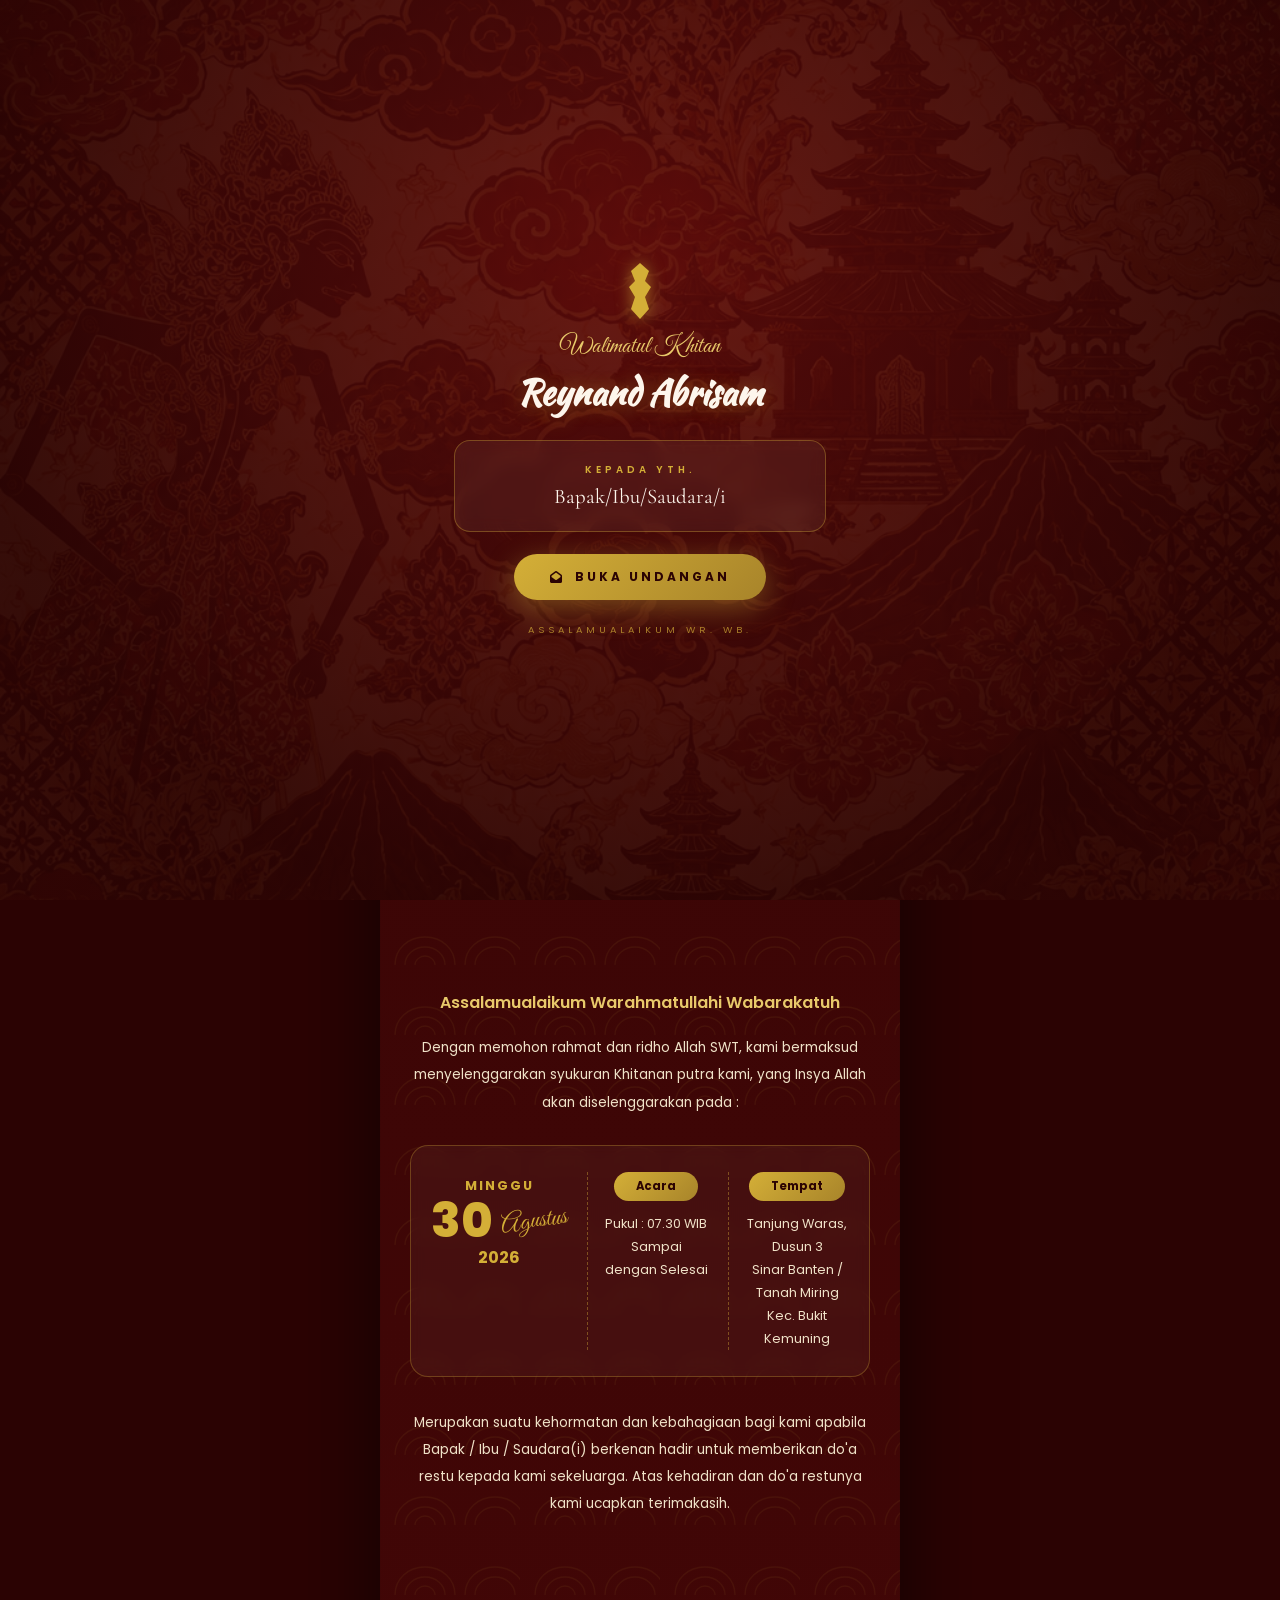
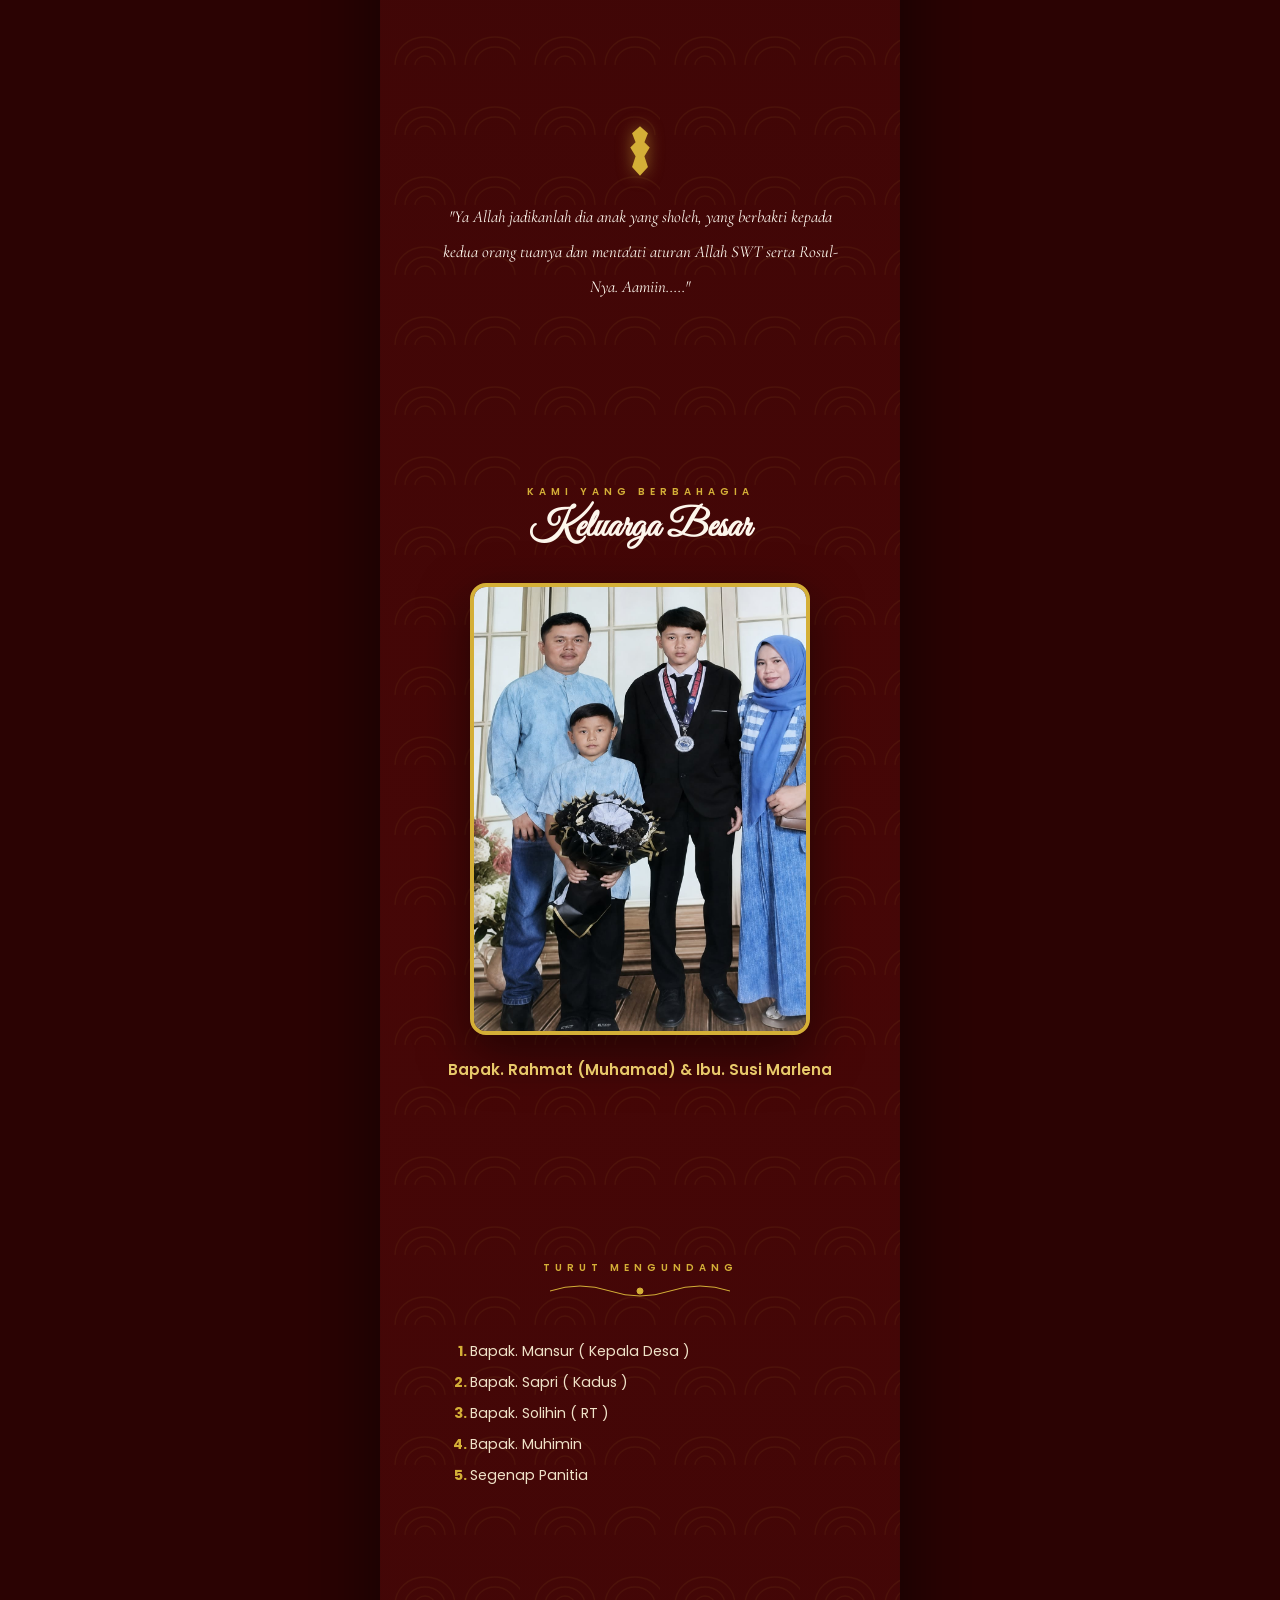
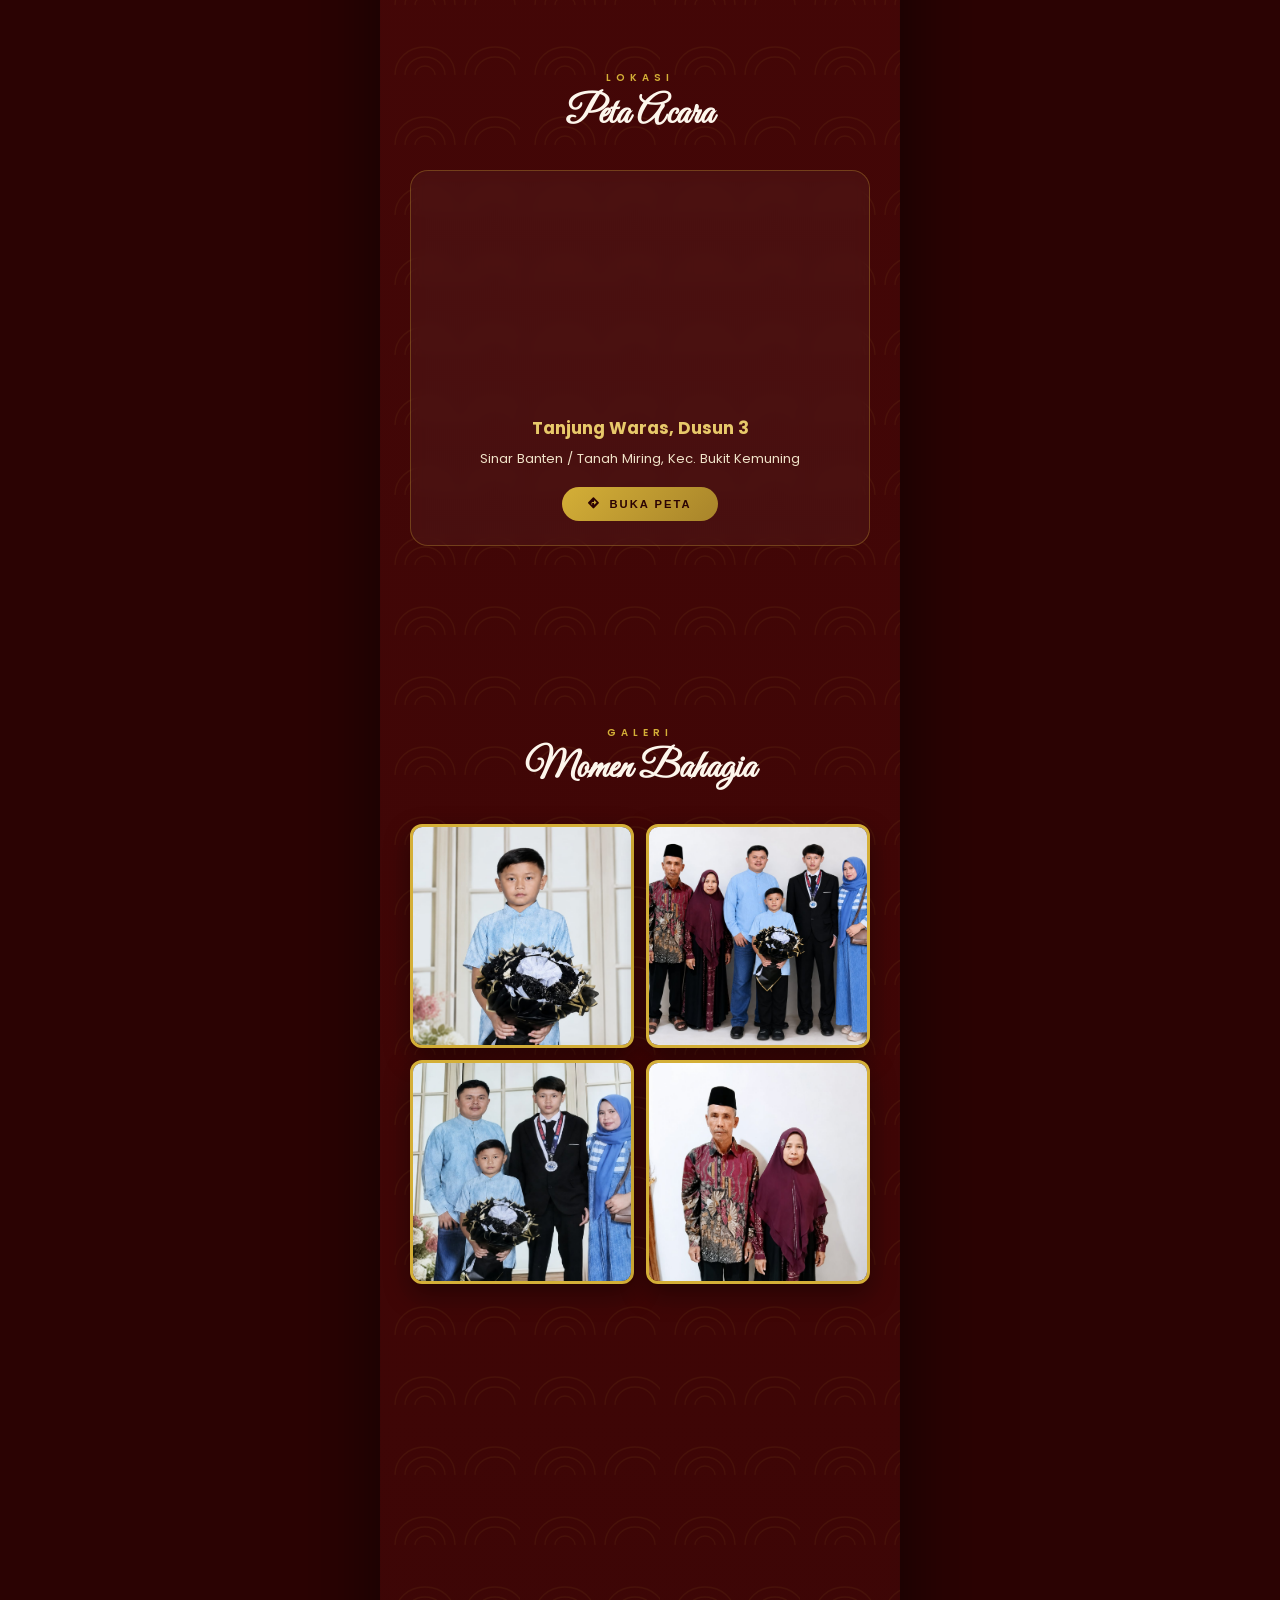
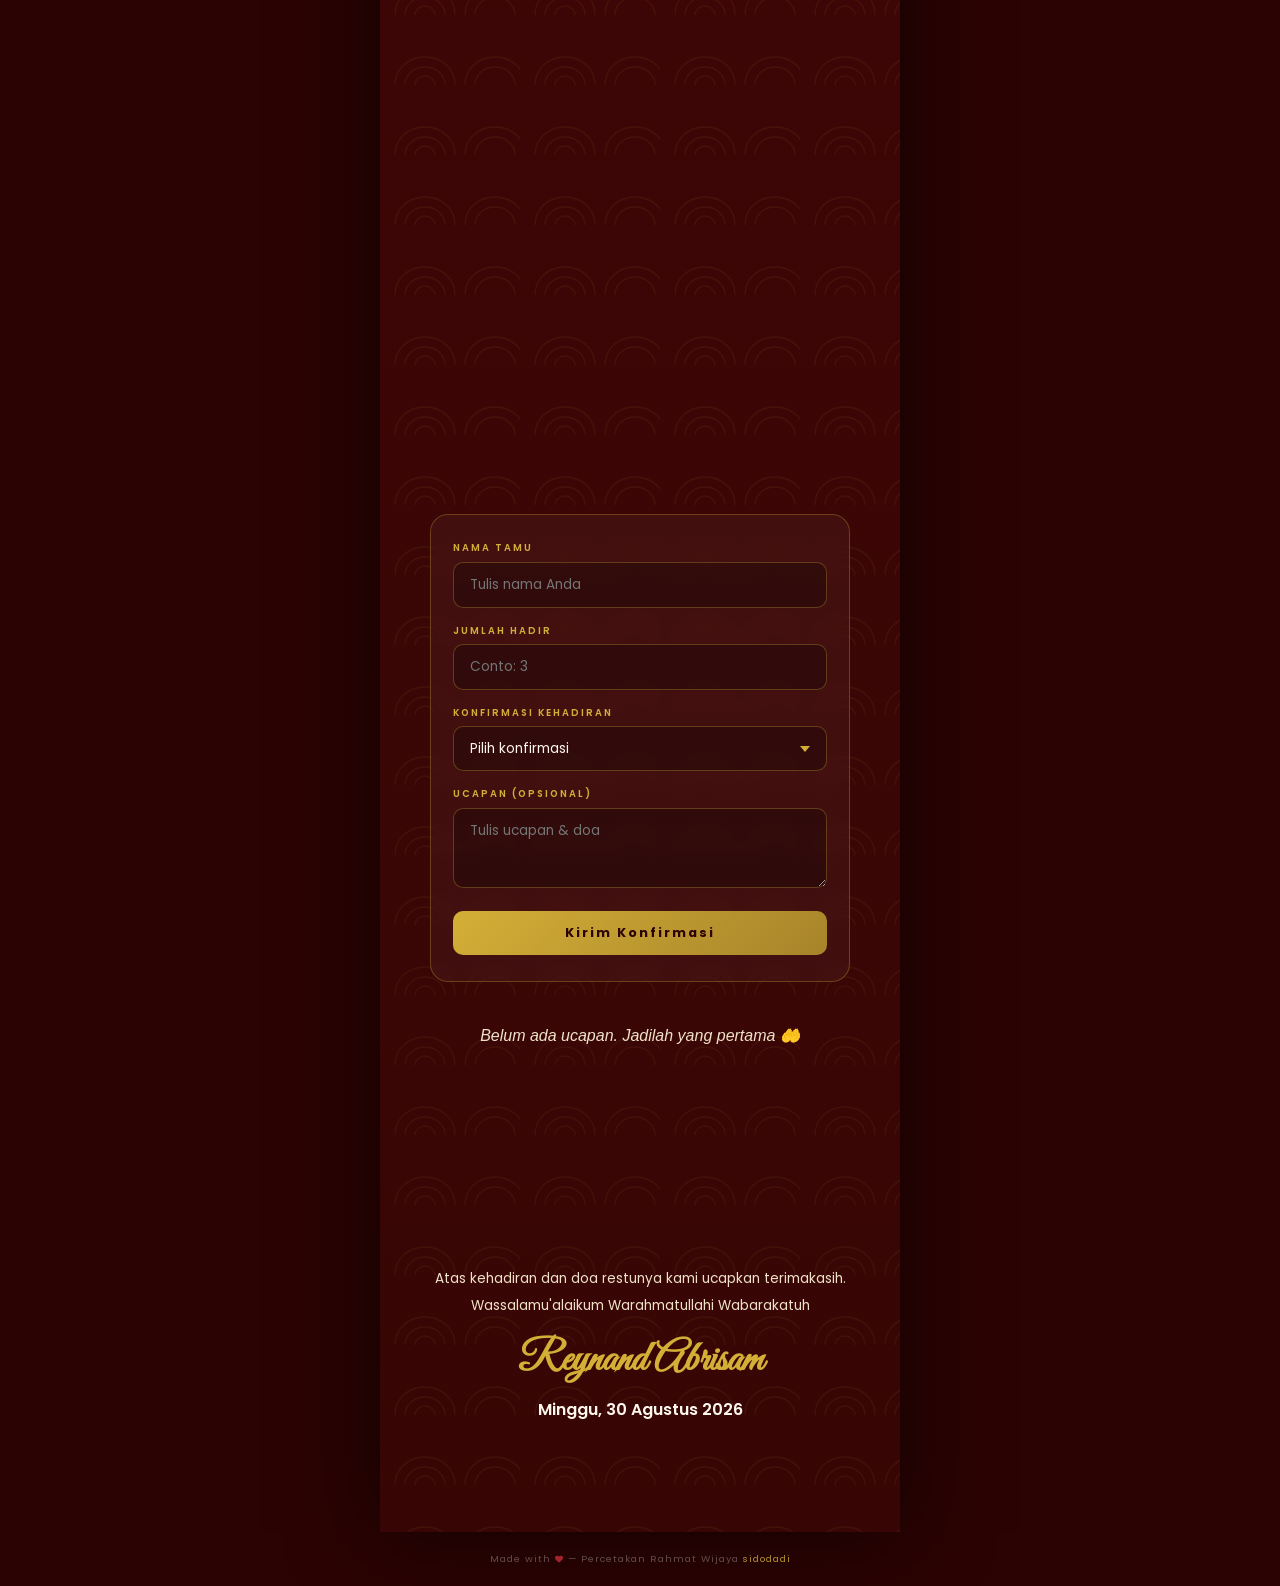
==== commit cca11ee8: "Add files via upload" ====
--- a/index.html
+++ b/index.html
@@ -5,7 +5,7 @@
 <meta name="viewport" content="width=device-width, initial-scale=1.0, maximum-scale=1.0, user-scalable=no">
 <title>Walimatul Khitan — Reynand Abrisam</title>
 <meta name="theme-color" content="#2b0303">
-<link rel="icon" type="image/png" href="assets/logo.png">
+<link rel="icon" type="image/png" href="logo.png">
 <link href="https://fonts.googleapis.com/css2?family=Poppins:wght@300;400;500;600;700&family=Kaushan+Script&family=Great+Vibes&family=Cormorant+Garamond:ital,wght@0,400;0,600;1,400&display=swap" rel="stylesheet">
 <link rel="stylesheet" href="https://cdnjs.cloudflare.com/ajax/libs/font-awesome/6.5.0/css/all.min.css">
 <link rel="stylesheet" href="style.css">
@@ -29,7 +29,7 @@
     </div>
 </div>
 
-<audio id="music" loop><source src="assets/audio (2).mpeg" type="audio/mpeg"></audio>
+<audio id="music" loop><source src="audio(2).mp3" type="audio/mpeg"></audio>
 
 <div class="fab" id="fab">
     <button class="fab-music" id="fabMusic" aria-label="Musik"><i class="fas fa-music"></i></button>
@@ -47,7 +47,7 @@
 <!-- ===== HERO ===== -->
 <section class="hero">
     <p class="hero-salam">Assalamualaikum Warahmatullahi Wabarakatuh</p>
-    <div class="hero-photo"><div class="hero-frame"><img src="assets/f4.jpg" alt="Reynand Abrisam"></div></div>
+    <div class="hero-photo"><div class="hero-frame"><img src="f4.jpg" alt="Reynand Abrisam"></div></div>
     <p class="hero-jenis script">Walimatul Khitan</p>
     <h1 class="hero-name">Reynand Abrisam</h1>
     <p class="hero-anakke">Anak Kedua Dari</p>
@@ -100,7 +100,7 @@
     <div class="container">
         <p class="sec-label reveal">Kami Yang Berbahagia</p>
         <h2 class="sec-heading script reveal reveal-d1">Keluarga Besar</h2>
-        <div class="fam-photo reveal reveal-d2"><div class="fam-frame"><img src="assets/f2.jpeg" alt="Keluarga Besar"></div></div>
+        <div class="fam-photo reveal reveal-d2"><div class="fam-frame"><img src="f2.jpeg" alt="Keluarga Besar"></div></div>
         <p class="fam-names reveal reveal-d3">Bapak. Rahmat (Muhamad) &amp; Ibu. Susi Marlena</p>
     </div>
 </section>
@@ -142,10 +142,27 @@
         <p class="sec-label reveal">Galeri</p>
         <h2 class="sec-heading script reveal reveal-d1">Momen Bahagia</h2>
         <div class="gal-grid reveal reveal-d2">
-            <div class="g-item" data-src="assets/f4.jpg"><img src="assets/f4.jpg" alt="Foto 1"><div class="g-zoom"><i class="fas fa-expand"></i></div></div>
-            <div class="g-item" data-src="assets/f1.jpeg"><img src="assets/f1.jpeg" alt="Foto 2"><div class="g-zoom"><i class="fas fa-expand"></i></div></div>
-            <div class="g-item" data-src="assets/f2.jpeg"><img src="assets/f2.jpeg" alt="Foto 3"><div class="g-zoom"><i class="fas fa-expand"></i></div></div>
-            <div class="g-item" data-src="assets/f3.jpeg"><img src="assets/f3.jpeg" alt="Foto 4"><div class="g-zoom"><i class="fas fa-expand"></i></div></div>
+            <div class="g-item" data-src="f4.jpg"><img src="f4.jpg" alt="Foto 1"><div class="g-zoom"><i class="fas fa-expand"></i></div></div>
+            <div class="g-item" data-src="f1.jpeg"><img src="f1.jpeg" alt="Foto 2"><div class="g-zoom"><i class="fas fa-expand"></i></div></div>
+            <div class="g-item" data-src="f2.jpeg"><img src="f2.jpeg" alt="Foto 3"><div class="g-zoom"><i class="fas fa-expand"></i></div></div>
+            <div class="g-item" data-src="f3.jpeg"><img src="f3.jpeg" alt="Foto 4"><div class="g-zoom"><i class="fas fa-expand"></i></div></div>
+        </div>
+    </div>
+</section>
+
+<!-- ===== GIFT ===== -->
+<section class="gift">
+    <div class="container">
+        <p class="sec-label reveal">Tanda Kasih</p>
+        <h2 class="sec-heading script reveal reveal-d1">Amplop Digital</h2>
+        <p class="gift-intro reveal reveal-d2">Doa restu Anda merupakan karunia yang sangat berarti bagi kami. Namun jika memberi adalah ungkapan tanda kasih Anda, dapat melalui :</p>
+        <div class="gift-cards reveal reveal-d2">
+            <div class="gift-item">
+                <h4>Bank BRI</h4>
+                <p class="gift-number">0155 0100 2581 564</p>
+                <p class="gift-holder">a.n. Rahmat</p>
+                <button class="btn-copy" data-num="015501002581564"><i class="far fa-copy"></i> Salin</button>
+            </div>
         </div>
     </div>
 </section>
@@ -173,6 +190,7 @@
             <div class="kform-ok" id="kformOk"><i class="fas fa-check-circle" style="margin-right:6px"></i>Hatur nuhun, konfirmasi terkirim!</div>
         </div>
         <div class="wish-list" id="wishList" style="max-width:460px;margin:24px auto 0"></div>
+        <p class="empty-state" id="wishEmpty" style="padding:20px;color:var(--cream-d);text-align:center">Belum ada ucapan. Jadilah yang pertama 🤲</p>
     </div>
 </section>
 
--- a/style.css
+++ b/style.css
@@ -1,15 +1,11 @@
 /* ============ TEMA: MERAH SUNDA (MAROON + EMAS) ============ */
 
 /* ============================================================
-   [1] 🔧 TEMPAT GANTI BACKGROUND — EDIT 2 BARIS INI SAJA 🔧
-   • Ganti foto:   --bg-img: url('assets/bg.jpg');
-   • Balik polos:  --bg-img: none;
-   • Posisi foto:  --bg-pos: center top / center center / center bottom
+   [1] 🔧 GANTI BACKGROUND: edit --bg-img di bawah ini
    ============================================================ */
 :root{
-    --bg-img: url('assets/b3.png');
+    --bg-img: url('b3.png');
     --bg-pos: center top;
-
     --maroon:#4a0808; --maroon-d:#2b0303; --maroon-l:#6b0f0f;
     --red:#a31621; --red-l:#c22a35;
     --gold:#d4af37; --gold-l:#e8c96a; --gold-d:#a8842a;
@@ -25,27 +21,27 @@
 .script{font-family:'Great Vibes',cursive}
 .hidden{display:none!important}
 
-/* ISI UNDANGAN — pakai background [1] */
+/* ISI UNDANGAN + BACKGROUND FOTO (2 path: root & assets) */
 .invite-wrap{max-width:520px;margin:0 auto;position:relative;z-index:2;box-shadow:0 0 80px rgba(0,0,0,.6);
     background:
-        linear-gradient(180deg,rgba(58,6,6,.88),rgba(74,8,8,.88) 40%,rgba(58,6,6,.88)),
-        var(--bg-img, none) var(--bg-pos, center top)/cover fixed,
-        #3a0606}
-
-/* POLA MEGA MENDUNG EMAS */
+        linear-gradient(180deg,rgba(58,6,6,.86),rgba(74,8,8,.86) 40%,rgba(58,6,6,.86)),
+        url('b3.png') center top/cover fixed,
+        url('assets/b3.png') center top/cover fixed #3a0606}
+
 .mendung{position:absolute;inset:0;pointer-events:none;z-index:0;opacity:.07;
     background-image:url("data:image/svg+xml,%3Csvg xmlns='http://www.w3.org/2000/svg' width='140' height='70' viewBox='0 0 140 70'%3E%3Cg fill='none' stroke='%23d4af37' stroke-width='1.3'%3E%3Cpath d='M15 55c0-16 13-28 30-28s30 12 30 28'/%3E%3Cpath d='M25 55c0-10 9-18 20-18s20 8 20 18'/%3E%3Cpath d='M35 55c0-5 5-9 10-9s10 4 10 9'/%3E%3Cpath d='M85 55c0-16 13-28 30-28s30 12 30 28'/%3E%3Cpath d='M95 55c0-10 9-18 20-18s20 8 20 18'/%3E%3C/g%3E%3C/svg%3E");
     background-size:140px 70px}
 
-/* COVER PEMBUKA — pakai background [1] */
+/* COVER PEMBUKA + BACKGROUND FOTO */
 .opening{position:fixed;inset:0;z-index:9000;
     background:
-        radial-gradient(ellipse at 50% 30%,rgba(92,10,10,.92),rgba(43,3,3,.96) 75%),
-        var(--bg-img, none) var(--bg-pos, center top)/cover no-repeat,
-        #2b0303;
+        radial-gradient(ellipse at 50% 30%,rgba(92,10,10,.9),rgba(43,3,3,.94) 75%),
+        url('b3.png') center top/cover no-repeat,
+        url('assets/b3.png') center top/cover no-repeat #2b0303;
     display:flex;align-items:center;justify-content:center;transition:opacity .8s,visibility .8s}
 .opening.hide{opacity:0;visibility:hidden;pointer-events:none}
 .open-content{position:relative;z-index:2;text-align:center;padding:24px;max-width:420px;width:100%}
+.invite-logo{width:min(180px,48vw);height:auto;max-height:120px;object-fit:contain;margin:0 auto 1rem;filter:drop-shadow(0 5px 18px rgba(0,0,0,.35))}
 .open-kujang{width:34px;height:56px;color:var(--gold);margin:0 auto .8rem;filter:drop-shadow(0 0 8px rgba(212,175,55,.6))}
 .open-kujang svg{width:100%;height:100%}
 .open-jenis{font-size:1.5rem;color:var(--gold-l)}
@@ -60,7 +56,6 @@
 #particles{position:fixed;inset:0;z-index:1;pointer-events:none;opacity:0;transition:opacity 2s}
 #particles.on{opacity:1}
 
-/* FAB */
 .fab{position:fixed;bottom:24px;right:24px;z-index:5000;display:flex;flex-direction:column;gap:10px;opacity:0;transform:translateY(20px);transition:.6s}
 .fab.show{opacity:1;transform:translateY(0)}
 .fab button{width:46px;height:46px;border-radius:50%;border:none;cursor:pointer;display:flex;align-items:center;justify-content:center;transition:.3s;font-size:.9rem}
@@ -70,19 +65,17 @@
 .fab-top{background:var(--red);color:#fff;box-shadow:0 6px 20px rgba(163,22,33,.4)}
 .fab button:hover{transform:scale(1.1)}
 
-/* LIGHTBOX */
 .lightbox{position:fixed;inset:0;z-index:8000;background:rgba(20,2,2,.95);display:flex;align-items:center;justify-content:center;opacity:0;visibility:hidden;transition:.4s;cursor:pointer}
 .lightbox.open{opacity:1;visibility:visible}
 .lightbox img{max-width:90%;max-height:85vh;border-radius:12px;border:3px solid var(--gold)}
 .lightbox-close{position:absolute;top:20px;right:20px;width:40px;height:40px;border-radius:50%;background:rgba(255,255,255,.12);border:none;color:#fff;cursor:pointer}
 
-/* SECTION DASAR */
 section{position:relative;z-index:2;overflow:hidden;padding:90px 24px}
 .container{max-width:520px;margin:0 auto;position:relative;z-index:2}
 .sec-label{font-size:.62rem;font-weight:600;letter-spacing:5px;text-transform:uppercase;color:var(--gold);text-align:center;margin-bottom:.3rem}
 .sec-heading{font-size:2.4rem;color:var(--cream);text-align:center;margin-bottom:2rem}
 
-/* HERO */
+/* HERO — lengkap dengan min-height + padding */
 .hero{min-height:100vh;display:flex;flex-direction:column;align-items:center;justify-content:center;text-align:center;padding:70px 20px 90px}
 .hero-salam{font-size:.6rem;letter-spacing:2px;color:var(--gold-l);margin-bottom:1.6rem}
 .hero-photo{display:flex;justify-content:center;margin-bottom:1.4rem}
@@ -103,7 +96,6 @@
 .scroll-hint i{color:var(--gold);animation:bounce 2s infinite}
 @keyframes bounce{0%,100%{transform:translateY(0)}50%{transform:translateY(7px)}}
 
-/* MUQADDIMAH */
 .m-salam{text-align:center;font-weight:600;color:var(--gold-l);margin-bottom:1.2rem}
 .m-text{text-align:center;font-size:.85rem;line-height:2;color:var(--cream-d);margin-bottom:1.8rem}
 .info-row{display:grid;grid-template-columns:1fr;gap:20px;max-width:460px;margin:0 auto 2rem;background:rgba(255,255,255,.04);border:1px solid rgba(212,175,55,.3);border-radius:18px;padding:26px 20px;backdrop-filter:blur(6px)}
@@ -118,25 +110,21 @@
 .pill{display:inline-block;background:linear-gradient(135deg,var(--gold),var(--gold-d));color:var(--maroon-d);font-size:.72rem;font-weight:700;padding:6px 22px;border-radius:50px;margin-bottom:.7rem}
 .info-box p{font-size:.8rem;line-height:1.8;color:var(--cream-d)}
 
-/* DOA */
 .doa{text-align:center}
 .doa-kujang{width:30px;height:50px;color:var(--gold);margin:0 auto 1.4rem;filter:drop-shadow(0 0 8px rgba(212,175,55,.5))}
 .doa-kujang svg{width:100%;height:100%}
 .doa-text{font-family:'Cormorant Garamond',serif;font-style:italic;font-size:1.05rem;line-height:2.1;color:var(--cream);max-width:420px;margin:0 auto}
 
-/* KELUARGA */
 .keluarga{text-align:center}
 .fam-photo{display:flex;justify-content:center;margin-bottom:1.4rem}
 .fam-frame{width:100%;max-width:340px;border-radius:16px;overflow:hidden;border:4px solid var(--gold);box-shadow:0 18px 50px rgba(0,0,0,.5)}
 .fam-names{font-weight:600;color:var(--gold-l);font-size:.95rem}
 
-/* MENGUNDANG */
 .mengundang{text-align:center}
 .tm-flourish{width:200px;margin:0 auto 1.6rem;color:var(--gold)}
 .tm-list{max-width:340px;margin:0 auto;text-align:left;font-size:.88rem;line-height:2.2;color:var(--cream-d)}
 .tm-list li::marker{color:var(--gold);font-weight:700}
 
-/* GALLERY — 4 KOTAK SAMA BESAR */
 .gal-grid{display:grid;grid-template-columns:1fr 1fr;gap:12px;max-width:460px;margin:0 auto}
 .g-item{border-radius:12px;overflow:hidden;cursor:pointer;position:relative;aspect-ratio:1;box-shadow:0 10px 26px rgba(0,0,0,.4);border:3px solid var(--gold)}
 .g-item img{width:100%;height:100%;object-fit:cover;object-position:center top;transition:transform .6s}
@@ -144,7 +132,6 @@
 .g-item .g-zoom{position:absolute;top:50%;left:50%;transform:translate(-50%,-50%);color:#fff;font-size:1.1rem;opacity:0;transition:.4s}
 .g-item:hover .g-zoom{opacity:1}
 
-/* LOKASI */
 .loc-card{max-width:460px;margin:0 auto;background:rgba(255,255,255,.04);border:1px solid rgba(212,175,55,.3);border-radius:18px;overflow:hidden;backdrop-filter:blur(6px)}
 .loc-map{width:100%;height:220px;border:none;display:block}
 .loc-body{padding:24px;text-align:center}
@@ -153,7 +140,6 @@
 .btn-gmap{display:inline-flex;align-items:center;gap:8px;padding:11px 26px;background:linear-gradient(135deg,var(--gold),var(--gold-d));color:var(--maroon-d);border:none;border-radius:50px;font-size:.7rem;font-weight:700;letter-spacing:2px;text-transform:uppercase;cursor:pointer;transition:.3s}
 .btn-gmap:hover{transform:translateY(-2px)}
 
-/* GIFT */
 .gift-intro{text-align:center;font-size:.83rem;line-height:2;max-width:400px;margin:0 auto 1.6rem;color:var(--cream-d)}
 .gift-cards{display:grid;gap:14px;max-width:380px;margin:0 auto}
 .gift-item{background:rgba(255,255,255,.04);border:1px solid rgba(212,175,55,.3);border-radius:16px;padding:22px;text-align:center}
@@ -163,7 +149,6 @@
 .btn-copy{display:inline-flex;align-items:center;gap:6px;padding:8px 20px;border:1px solid var(--gold);border-radius:50px;background:transparent;color:var(--gold);font-size:.62rem;font-weight:600;letter-spacing:2px;text-transform:uppercase;cursor:pointer;transition:.3s}
 .btn-copy:hover,.btn-copy.copied{background:var(--gold);color:var(--maroon-d)}
 
-/* RSVP + UCAPAN */
 .kform-box{max-width:420px;margin:0 auto;background:rgba(255,255,255,.04);border:1px solid rgba(212,175,55,.3);border-radius:18px;padding:26px 22px;backdrop-filter:blur(6px)}
 .field{margin-bottom:1rem}
 .field label{display:block;font-size:.6rem;letter-spacing:2px;text-transform:uppercase;color:var(--gold);font-weight:600;margin-bottom:.4rem}
@@ -184,7 +169,6 @@
 .wish-card .wish-time{font-size:.72rem;color:#999}
 .empty-state{text-align:center;padding:20px;color:var(--cream-d);font-style:italic}
 
-/* CLOSING */
 .closing{text-align:center;padding:110px 24px}
 .cl-msg{font-size:.85rem;line-height:2;color:var(--cream-d);margin-bottom:1rem}
 .cl-names{font-size:2.6rem;color:var(--gold)}
@@ -194,7 +178,6 @@
 footer p{font-size:.6rem;color:rgba(255,255,255,.35);letter-spacing:1px}
 footer i{color:var(--red-l);font-size:.5rem}
 
-/* REVEAL */
 .reveal{opacity:0;transform:translateY(30px);transition:opacity .9s,transform .9s}
 .reveal.visible{opacity:1;transform:translateY(0)}
 .reveal-d1{transition-delay:.1s}.reveal-d2{transition-delay:.2s}.reveal-d3{transition-delay:.3s}
@@ -241,4 +224,34 @@
 .pin-box h2{font-family:'Kaushan Script',cursive;color:var(--gold-l);margin-bottom:.4rem}
 .pin-box small{opacity:.7}
 .pin-box input{width:100%;padding:12px;border-radius:10px;border:1px solid rgba(212,175,55,.4);background:rgba(0,0,0,.3);color:var(--cream);text-align:center;letter-spacing:6px;margin:1.1rem 0;outline:none}
-.pin-box button{width:100%;padding:12px;border:none;border-radius:50px;background:linear-gradient(135deg,var(--gold),var(--gold-d));color:var(--maroon-d);font-weight:700;cursor:pointer}+.pin-box button{width:100%;padding:12px;border:none;border-radius:50px;background:linear-gradient(135deg,var(--gold),var(--gold-d));color:var(--maroon-d);font-weight:700;cursor:pointer}
+/* ########################################################
+   🔧 PATCH: BACKGROUND FOTO + PERBAIKAN — TEMPEL PALING BAWAH
+   ######################################################## */
+:root{
+    --maroon:#4a0808; --maroon-d:#2b0303; --maroon-l:#6b0f0f;
+    --red:#a31621; --red-l:#c22a35;
+    --gold:#d4af37; --gold-l:#e8c96a; --gold-d:#a8842a;
+    --cream:#fdf6ec; --cream-d:#f0e2c8;
+    --ink:#f5e9d7;
+}
+*,*::before,*::after{margin:0;padding:0;box-sizing:border-box}
+body{font-family:'Poppins',sans-serif;color:#f5e9d7;overflow-x:hidden;background:#2b0303}
+.script{font-family:'Great Vibes',cursive}
+.hidden{display:none!important}
+
+/* ISI UNDANGAN + BACKGROUND FOTO */
+.invite-wrap{max-width:520px;margin:0 auto;position:relative;z-index:2;box-shadow:0 0 80px rgba(0,0,0,.6);
+    background:
+        linear-gradient(180deg,rgba(58,6,6,.86),rgba(74,8,8,.86) 40%,rgba(58,6,6,.86)),
+        url('b3.png') center top/cover fixed,
+        url('assets/b3.png') center top/cover fixed #3a0606}
+
+/* COVER PEMBUKA + BACKGROUND FOTO */
+.opening{background:
+        radial-gradient(ellipse at 50% 30%,rgba(92,10,10,.9),rgba(43,3,3,.94) 75%),
+        url('b3.png') center top/cover no-repeat,
+        url('assets/b3.png') center top/cover no-repeat #2b0303}
+
+/* HERO tersusun ke bawah */
+.hero{display:flex;flex-direction:column;align-items:center;justify-content:center;text-align:center}
